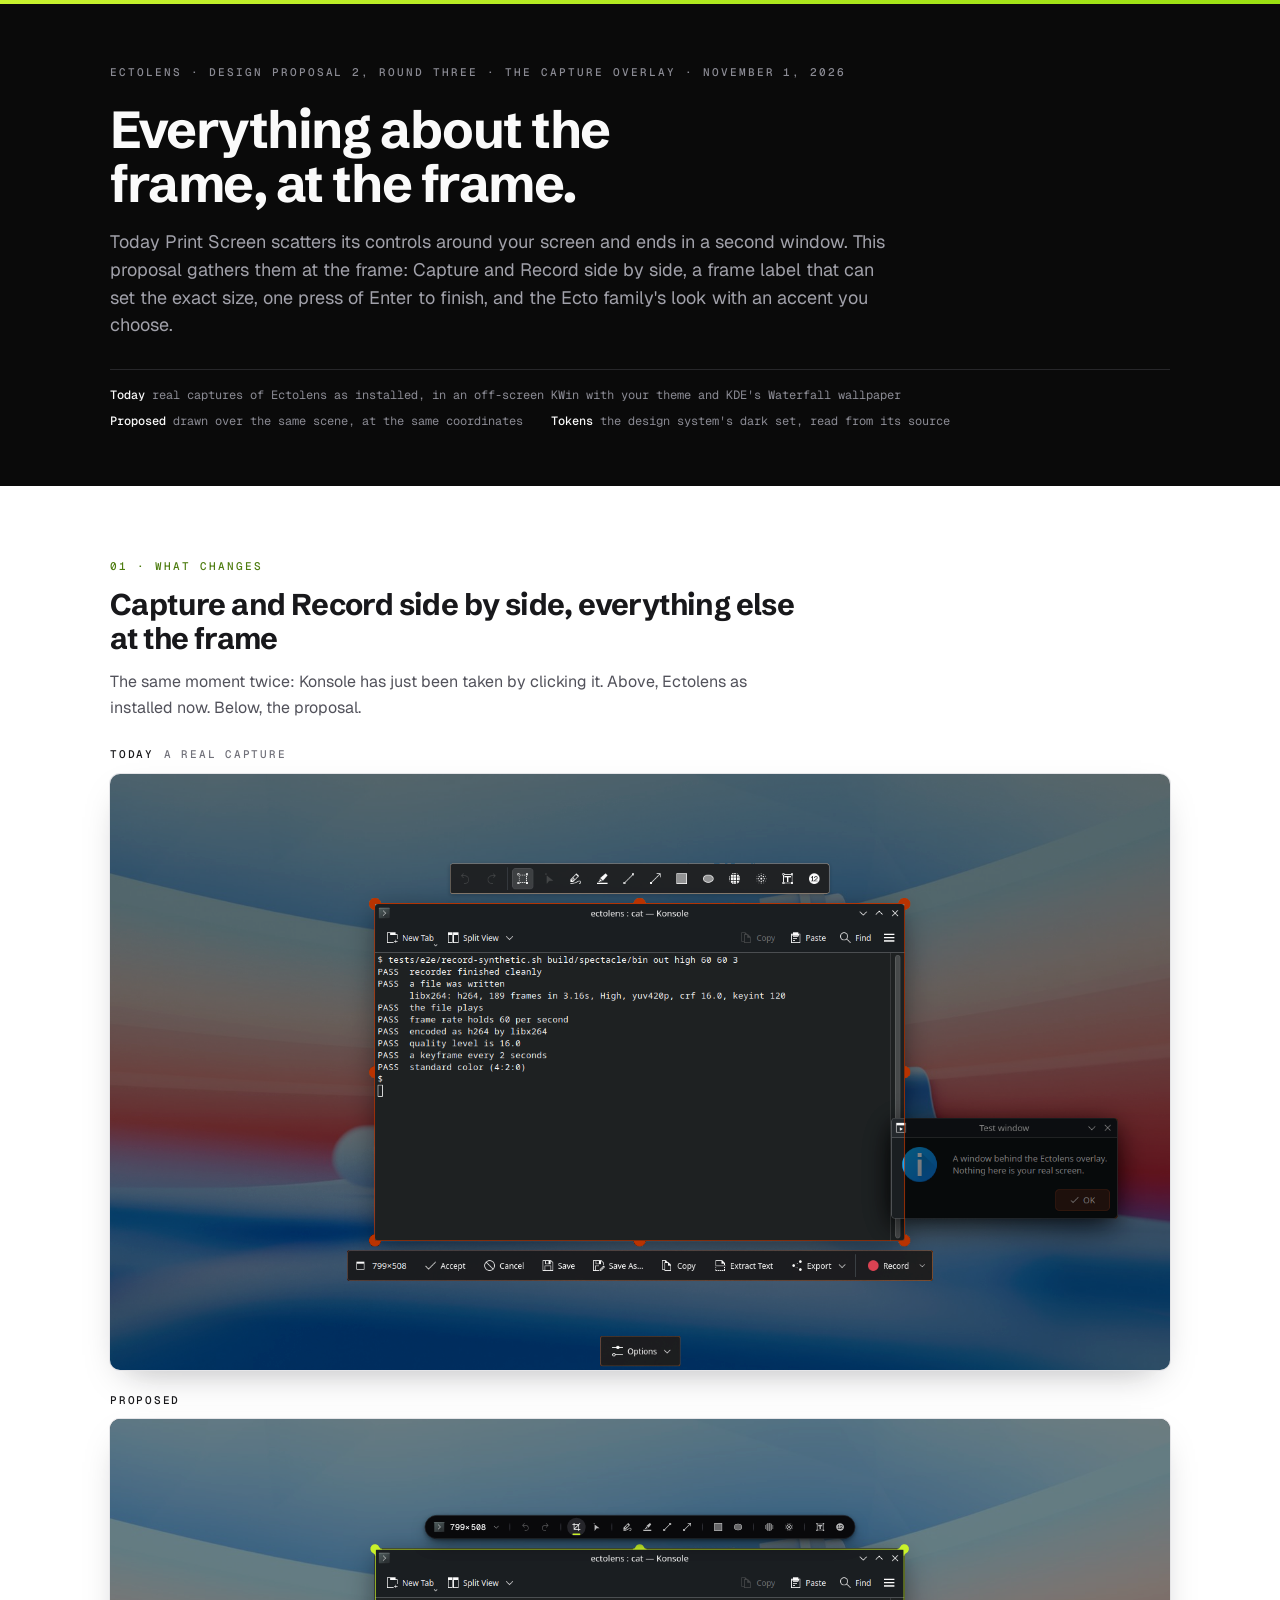
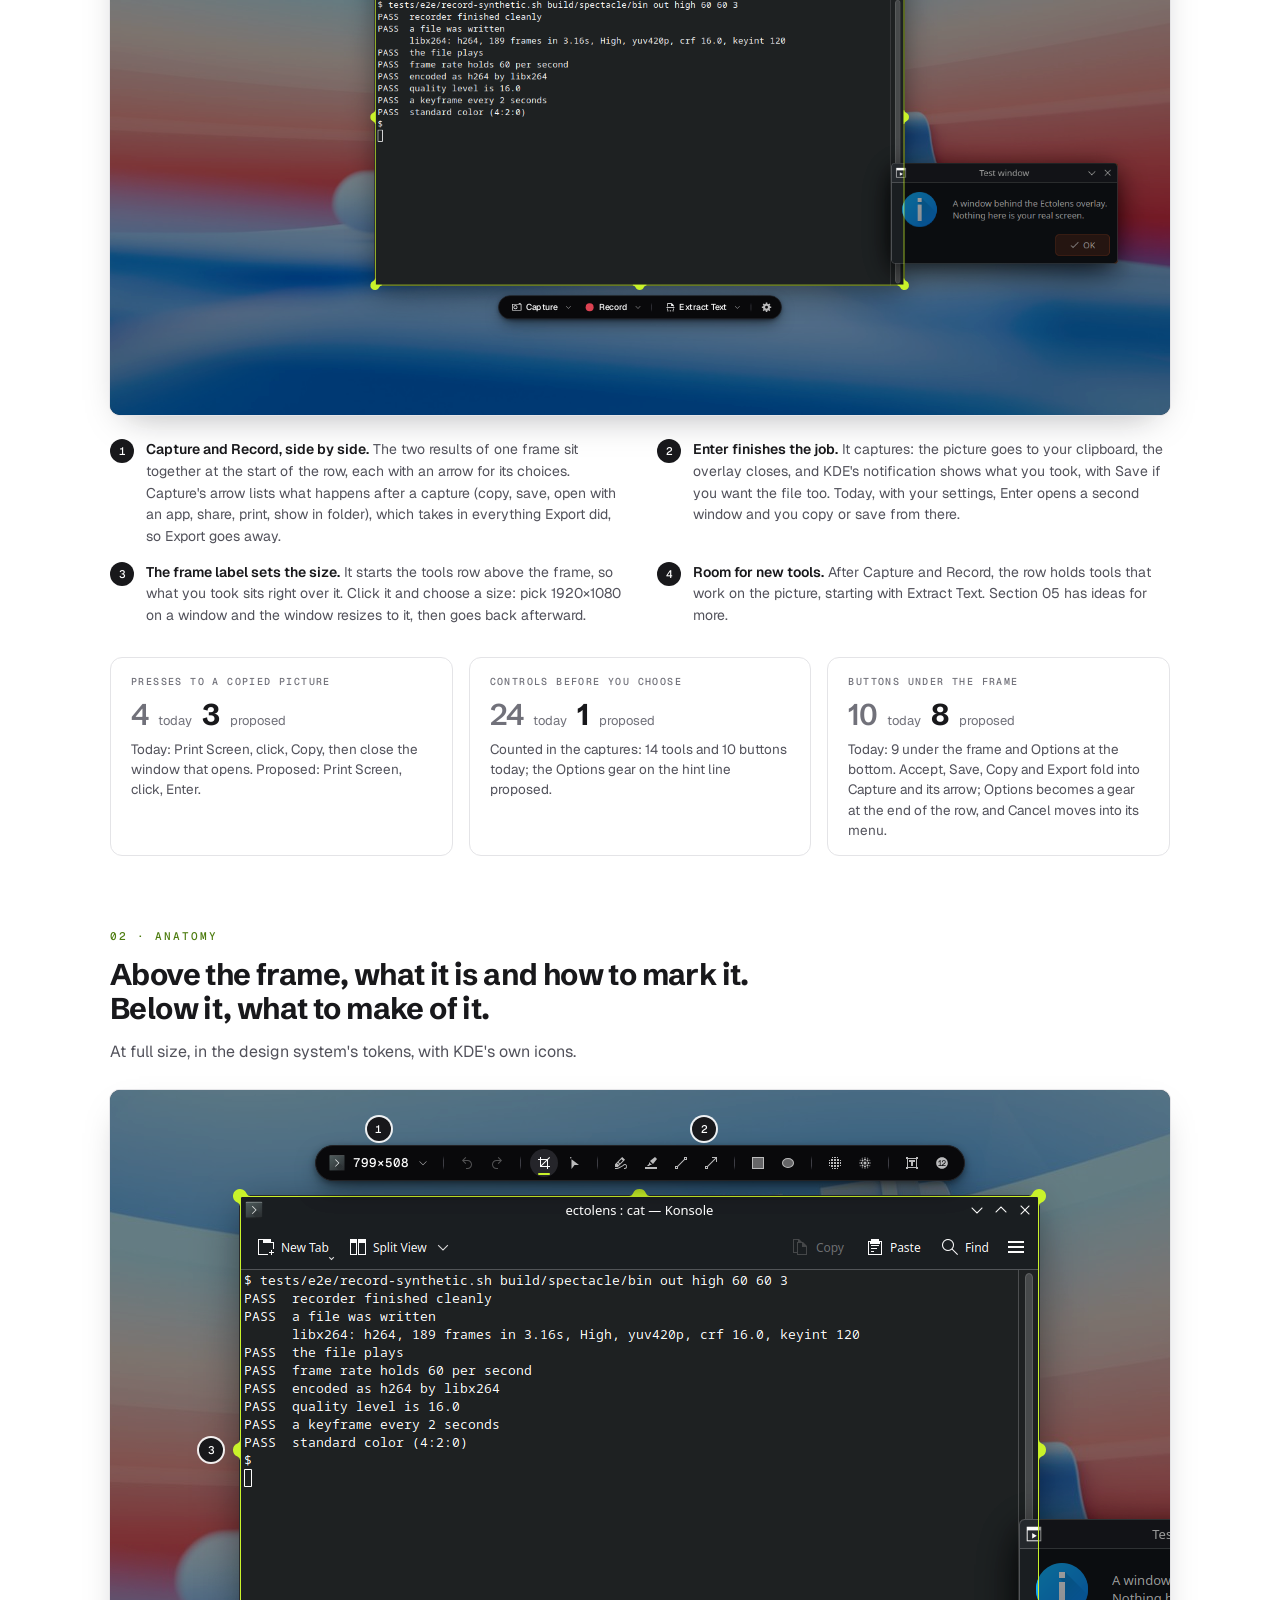
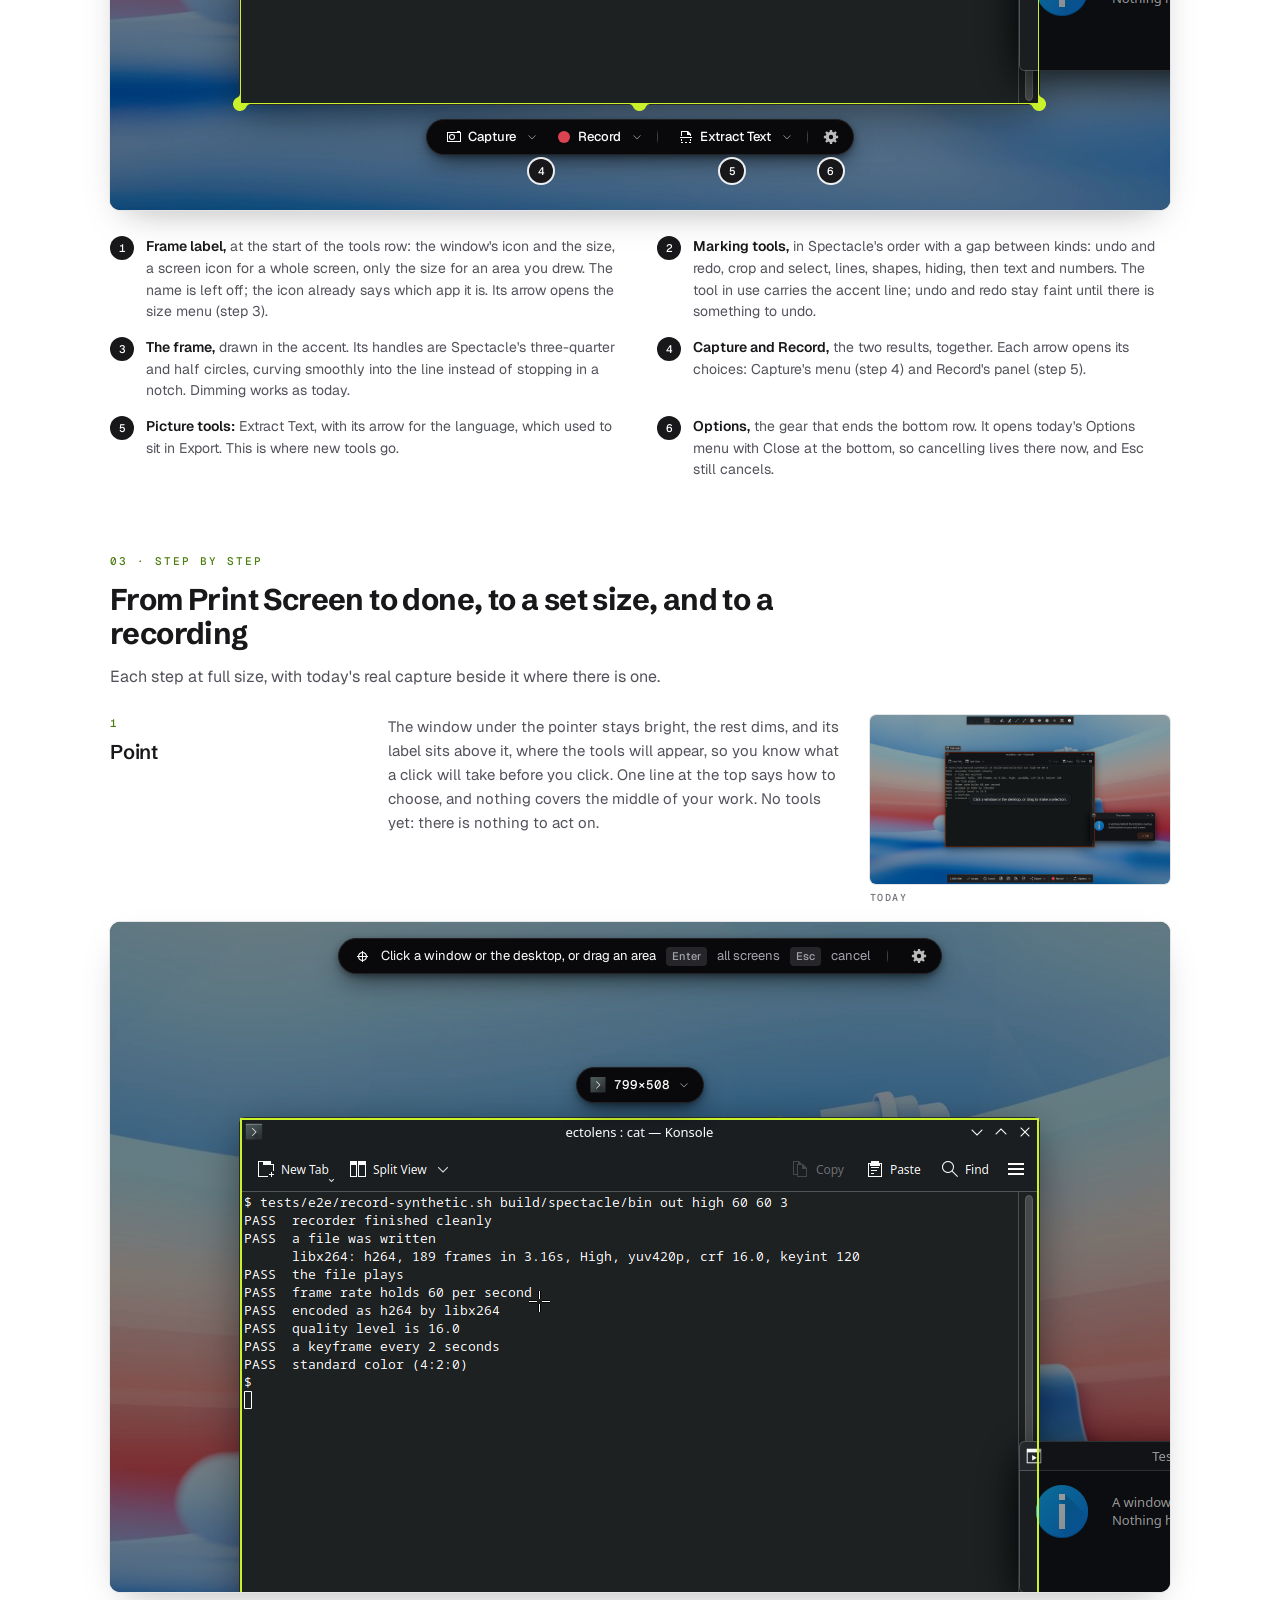
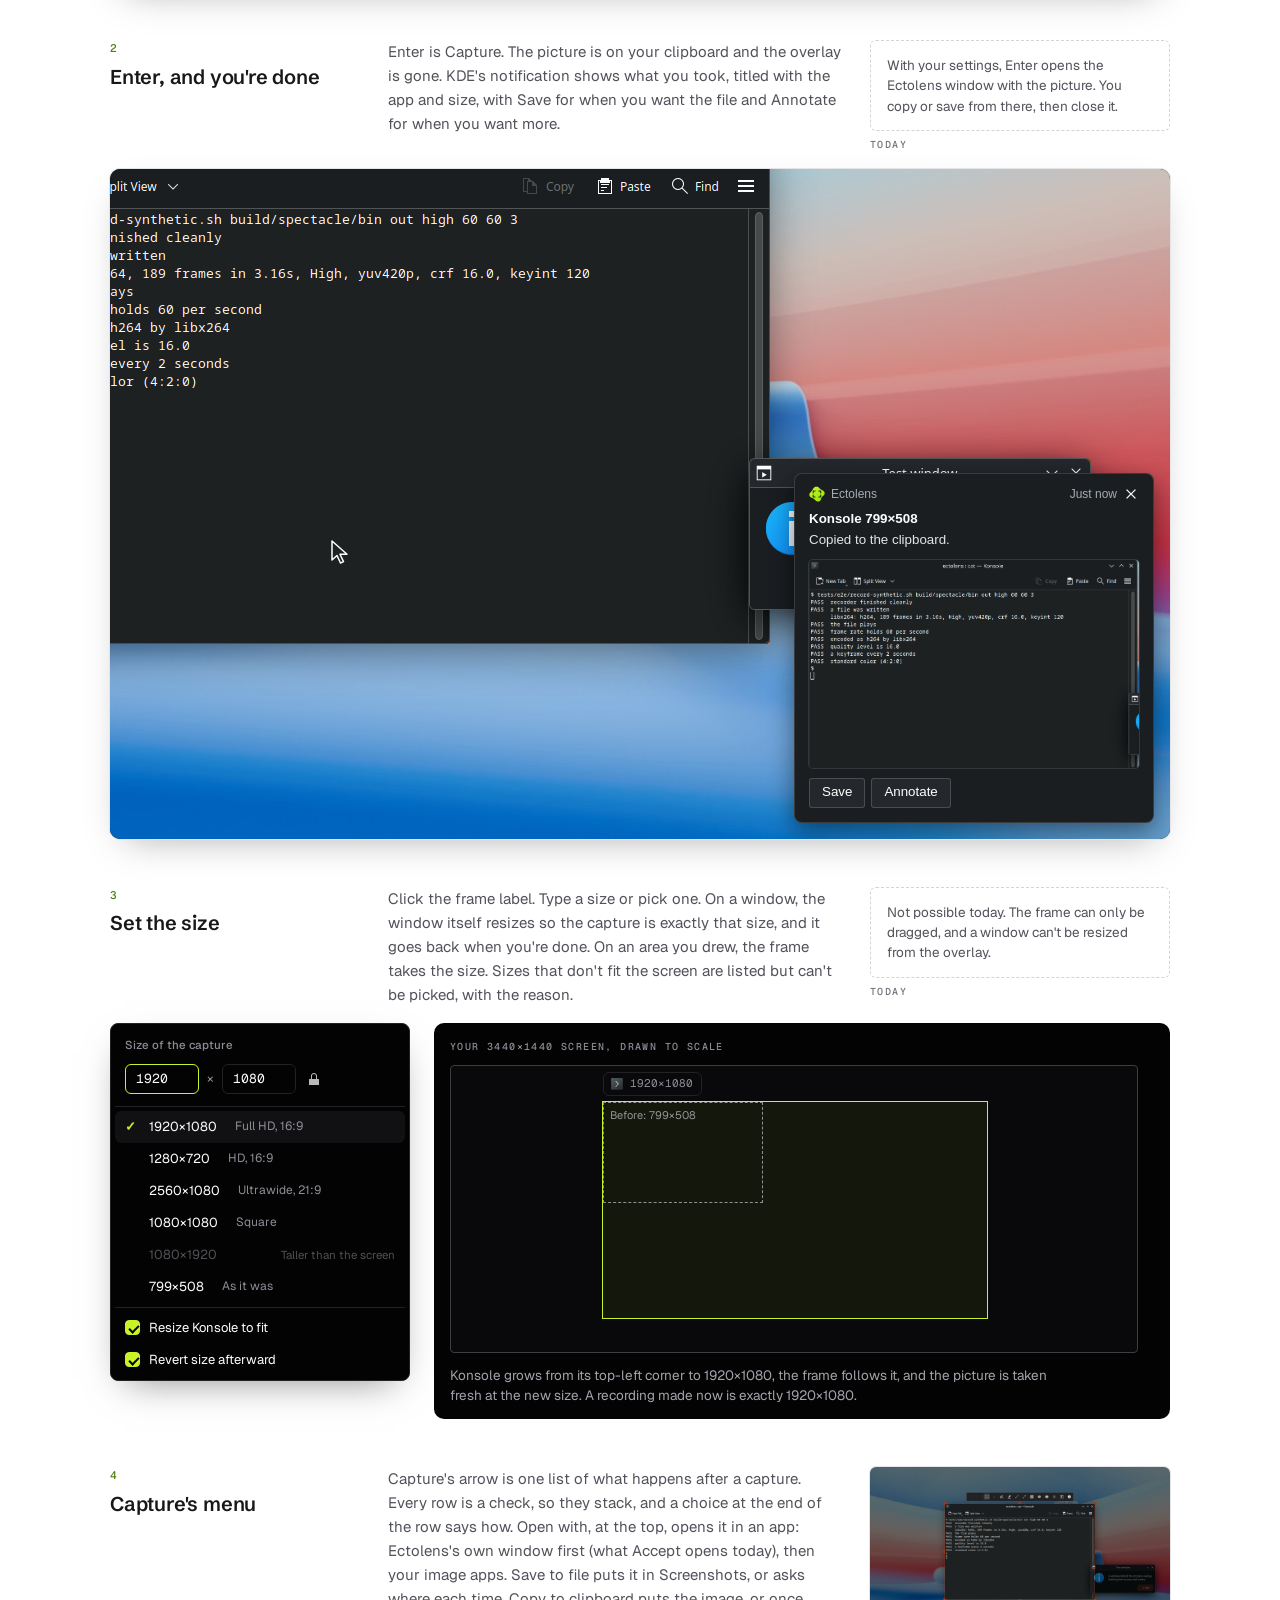
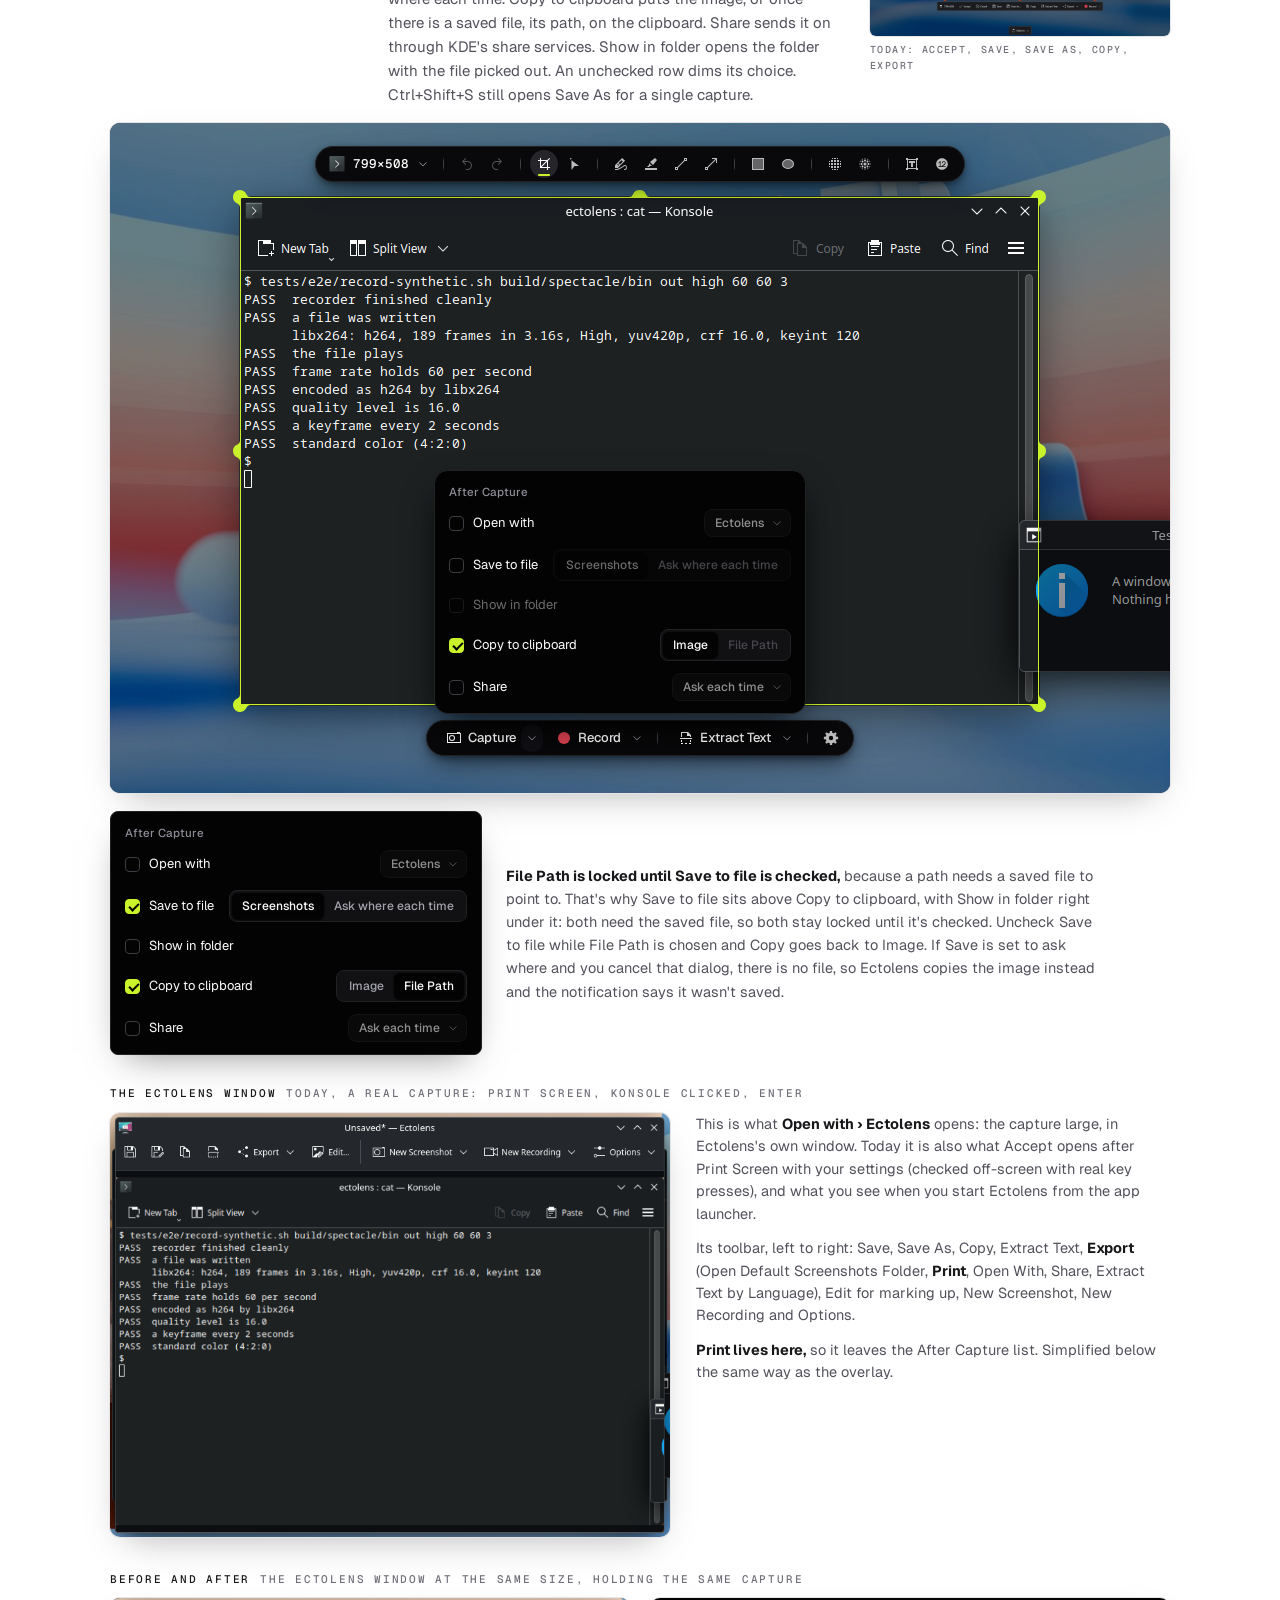
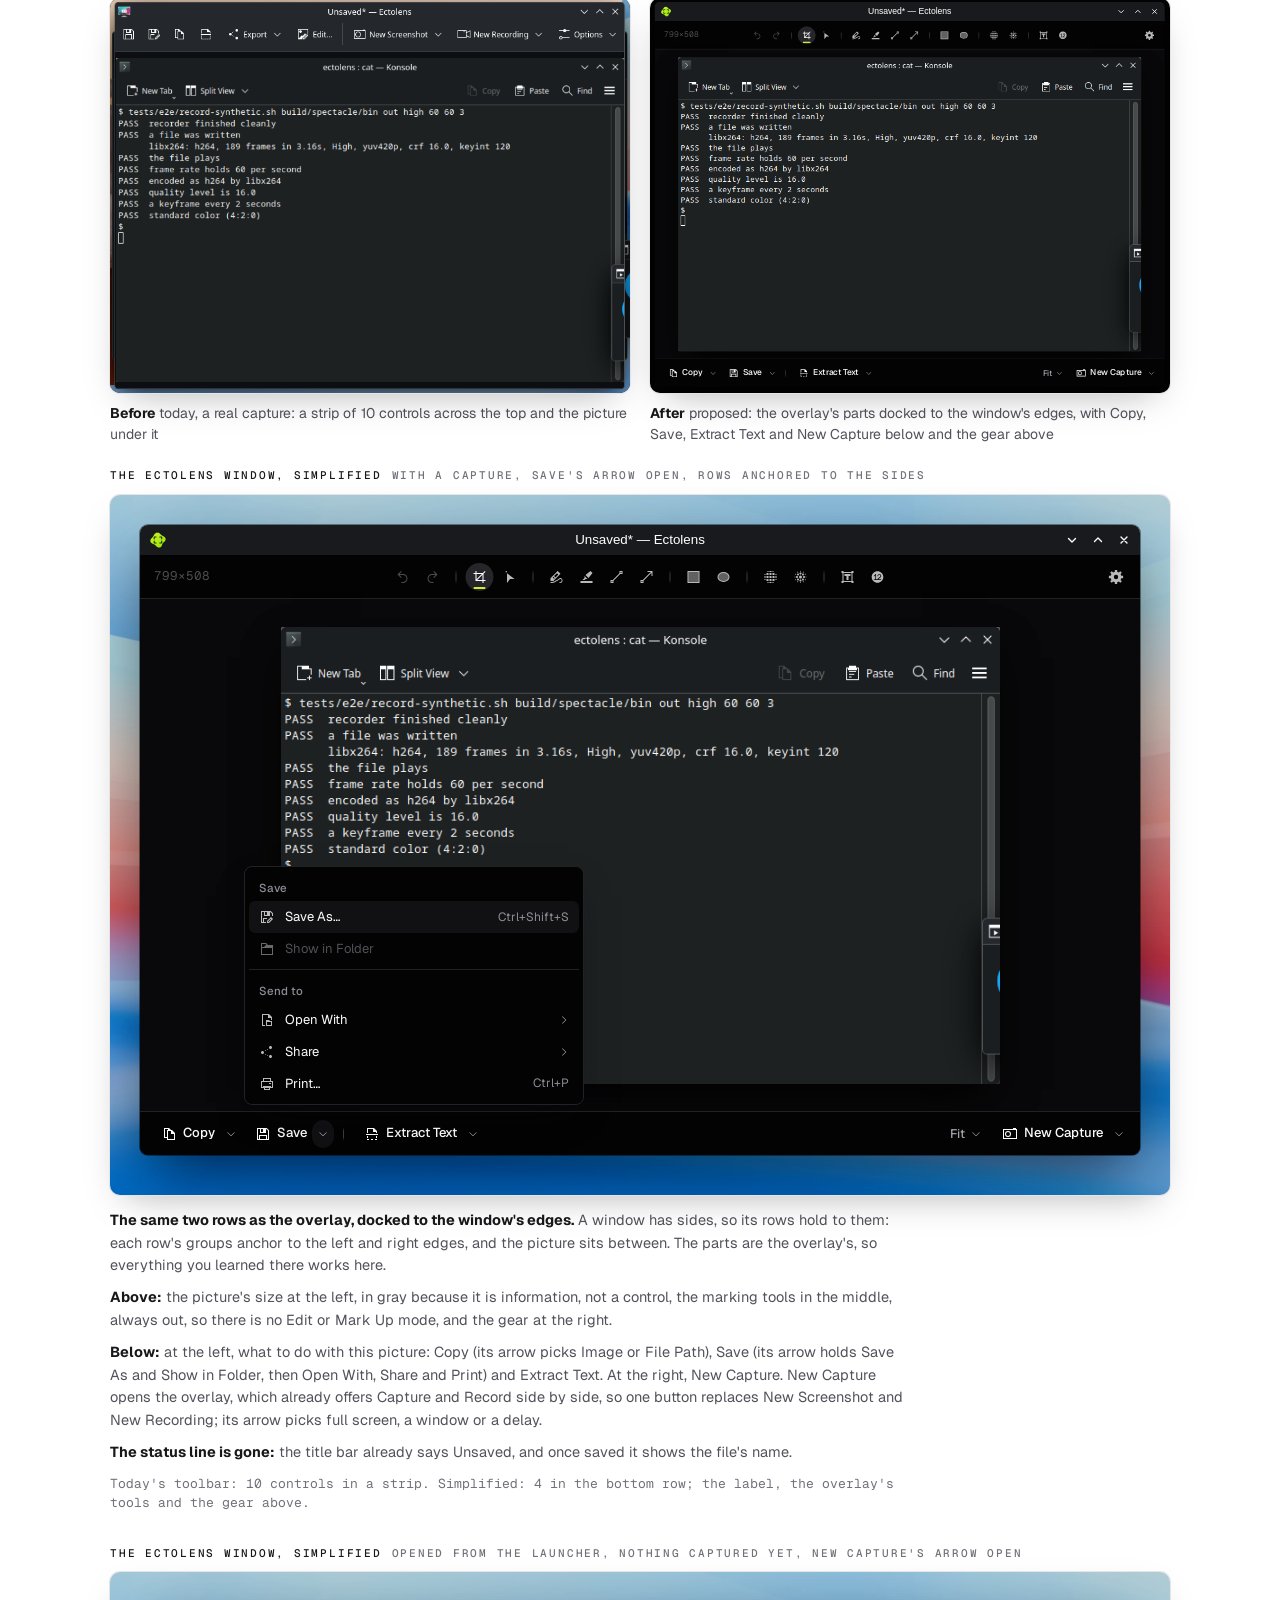
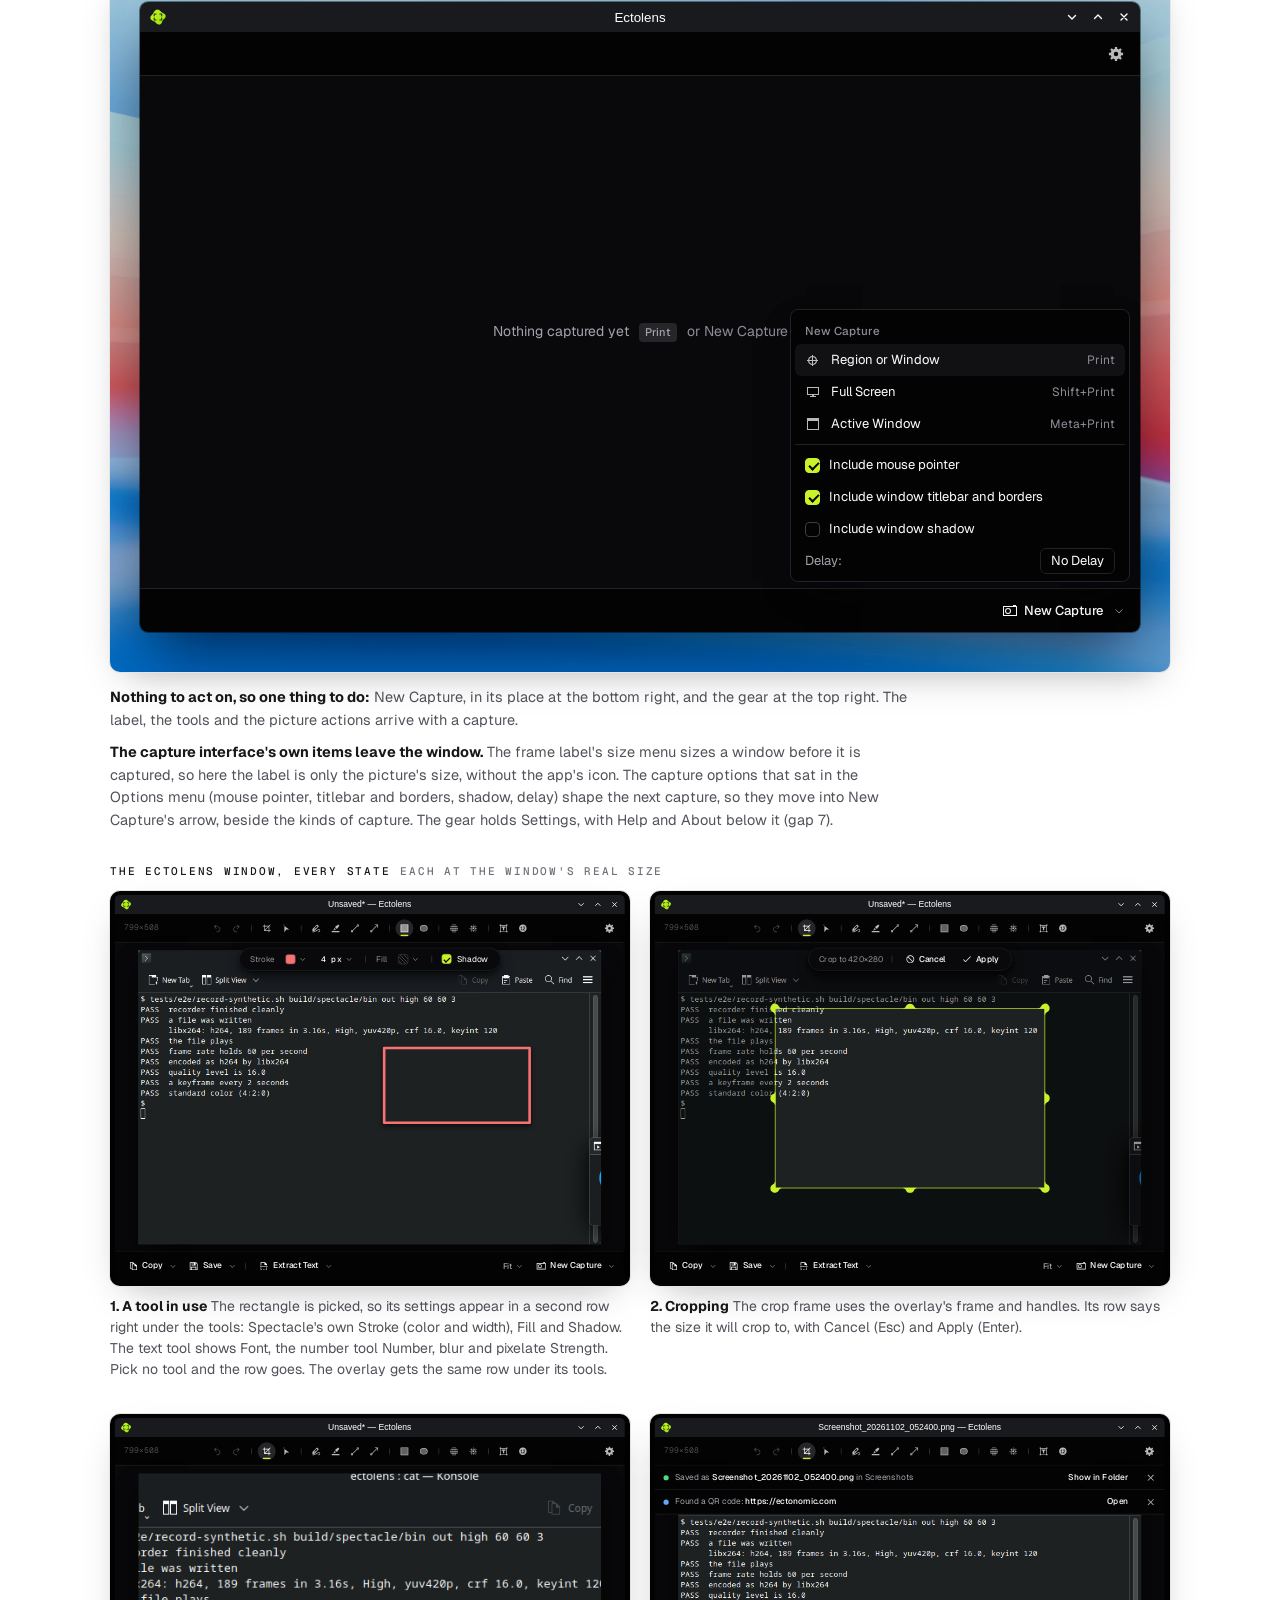
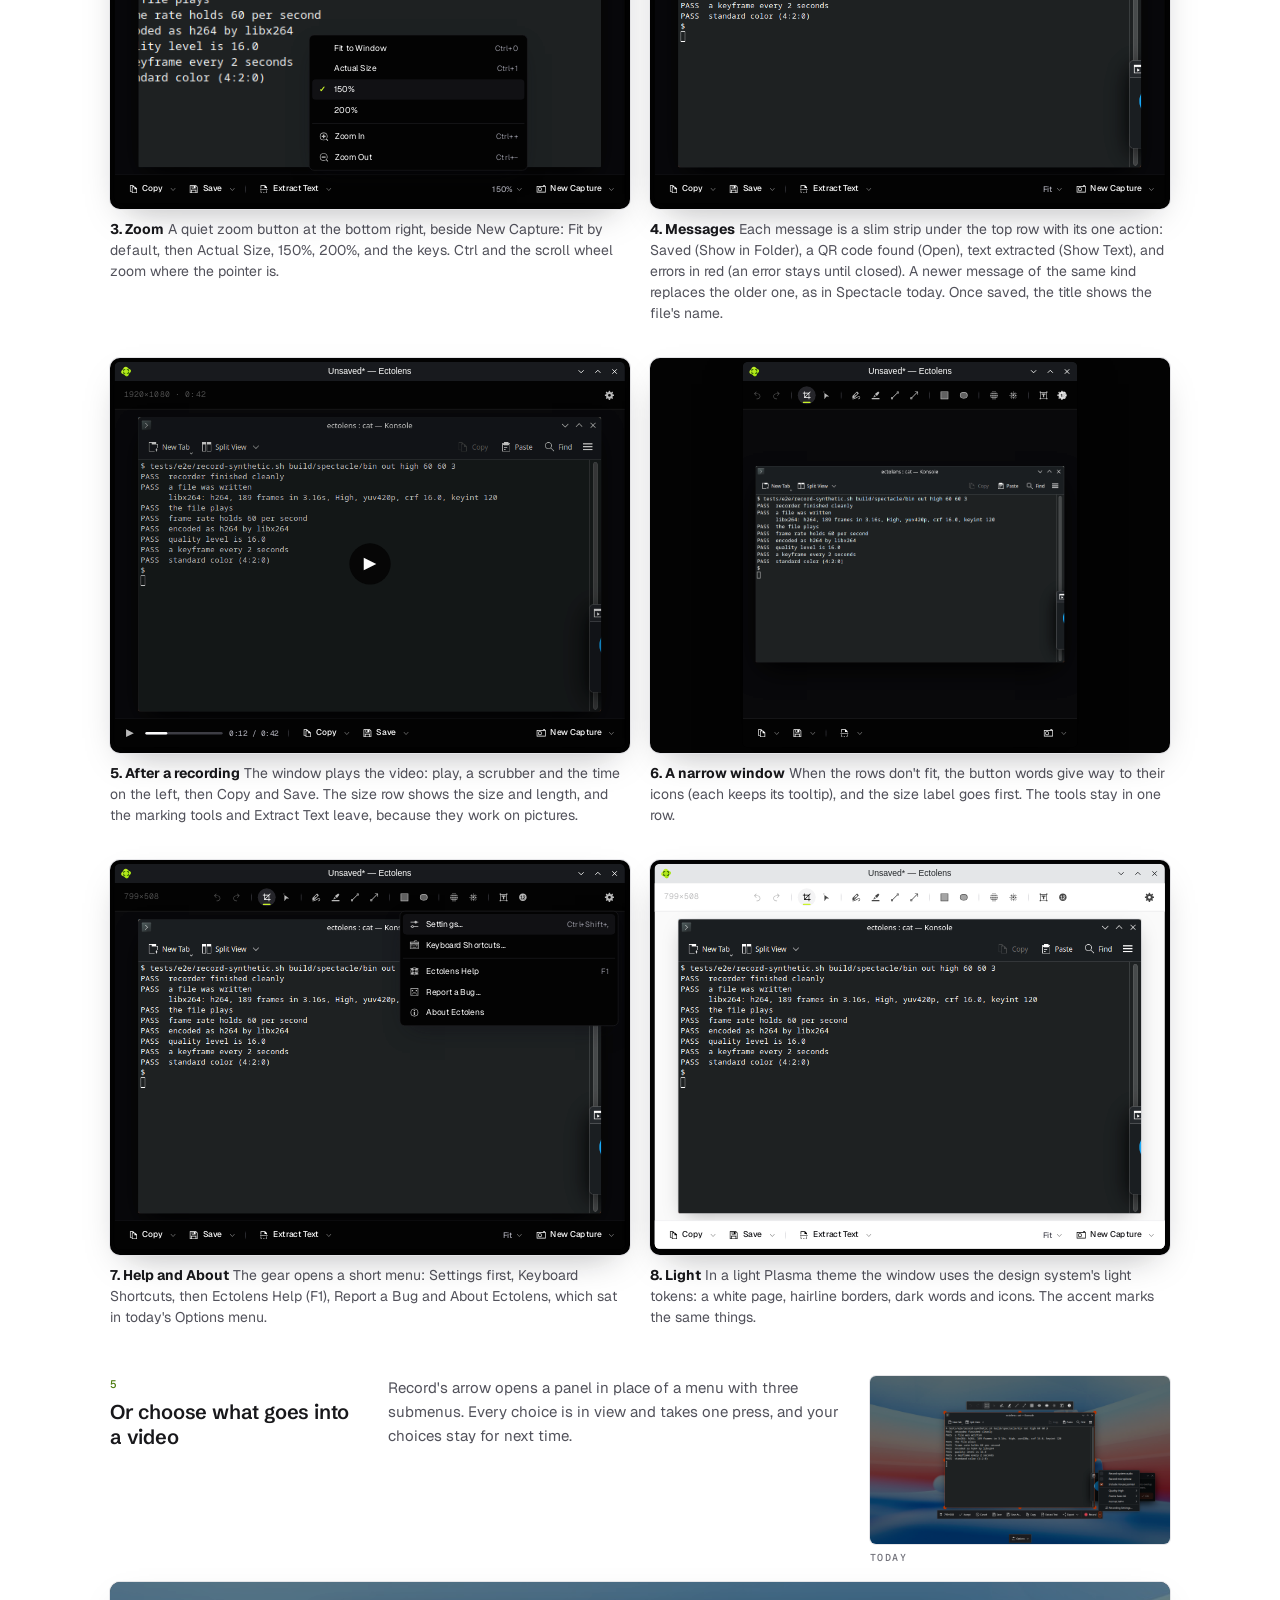
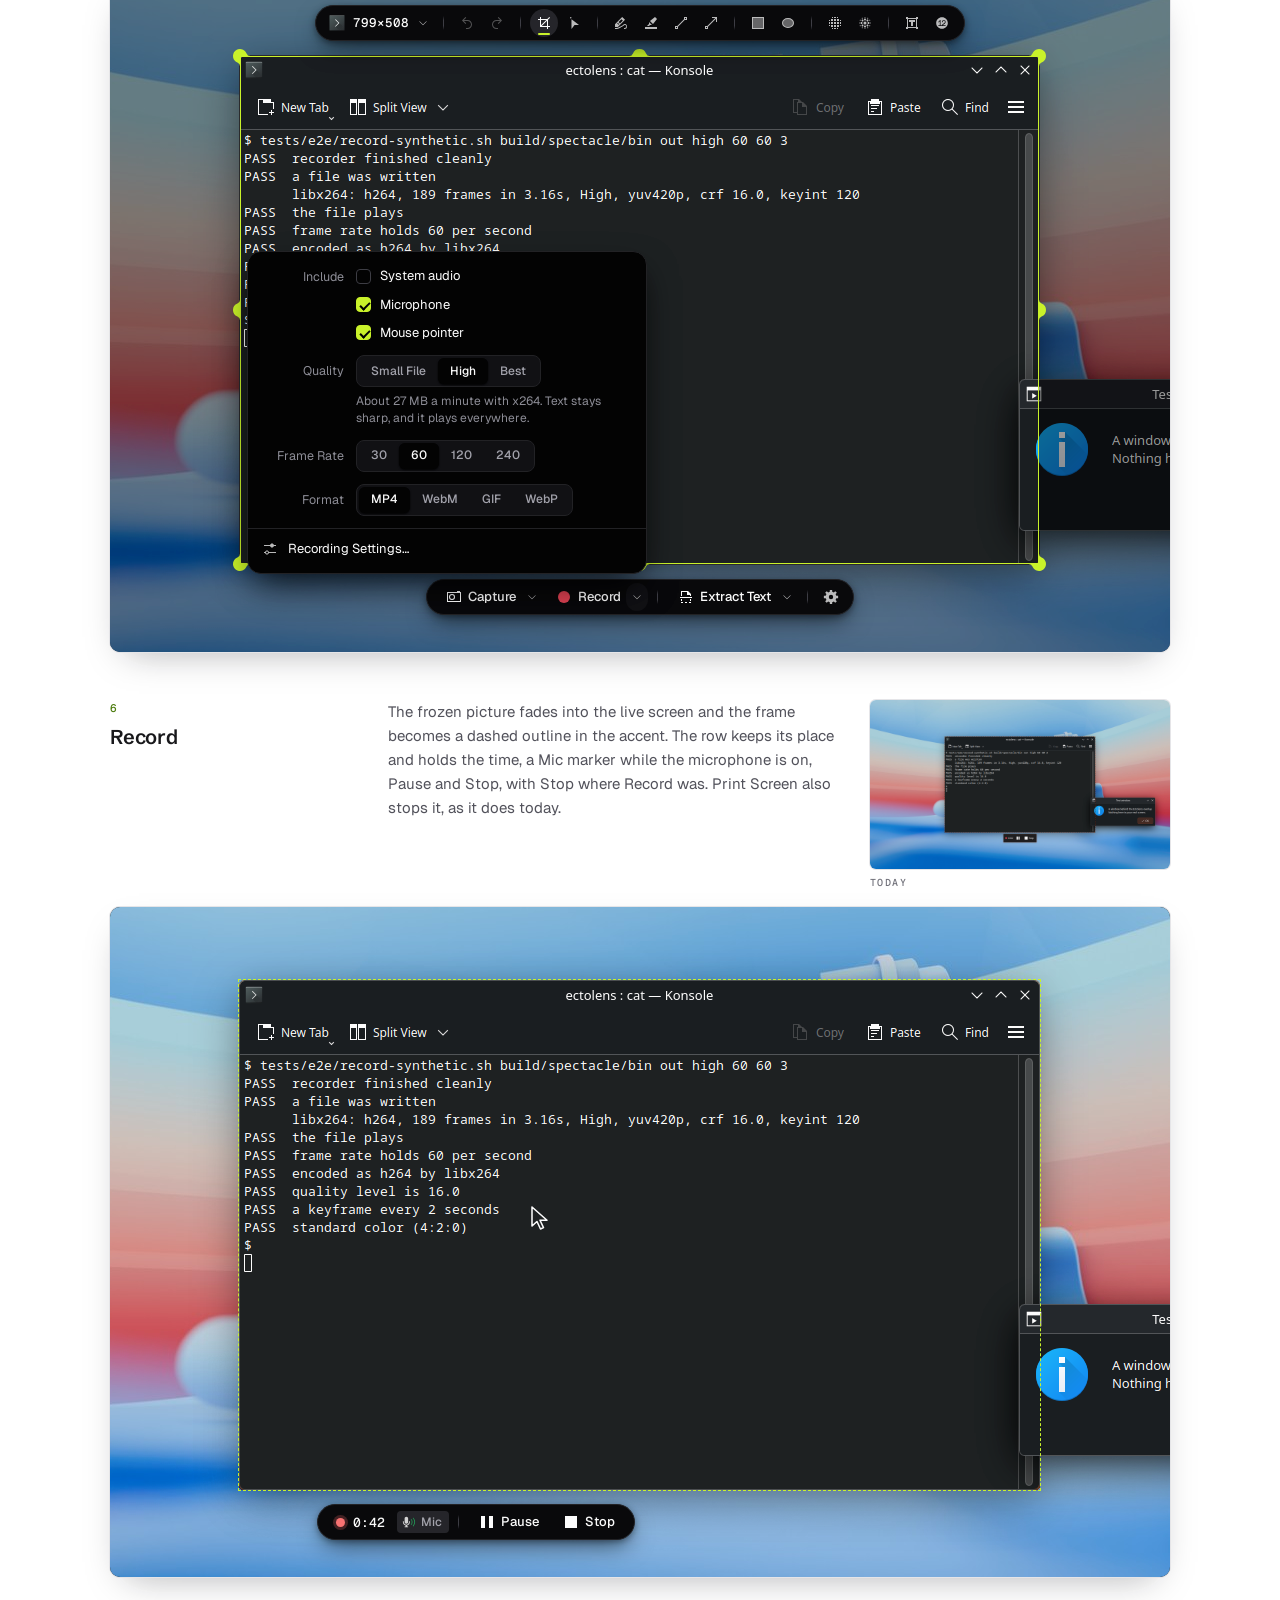
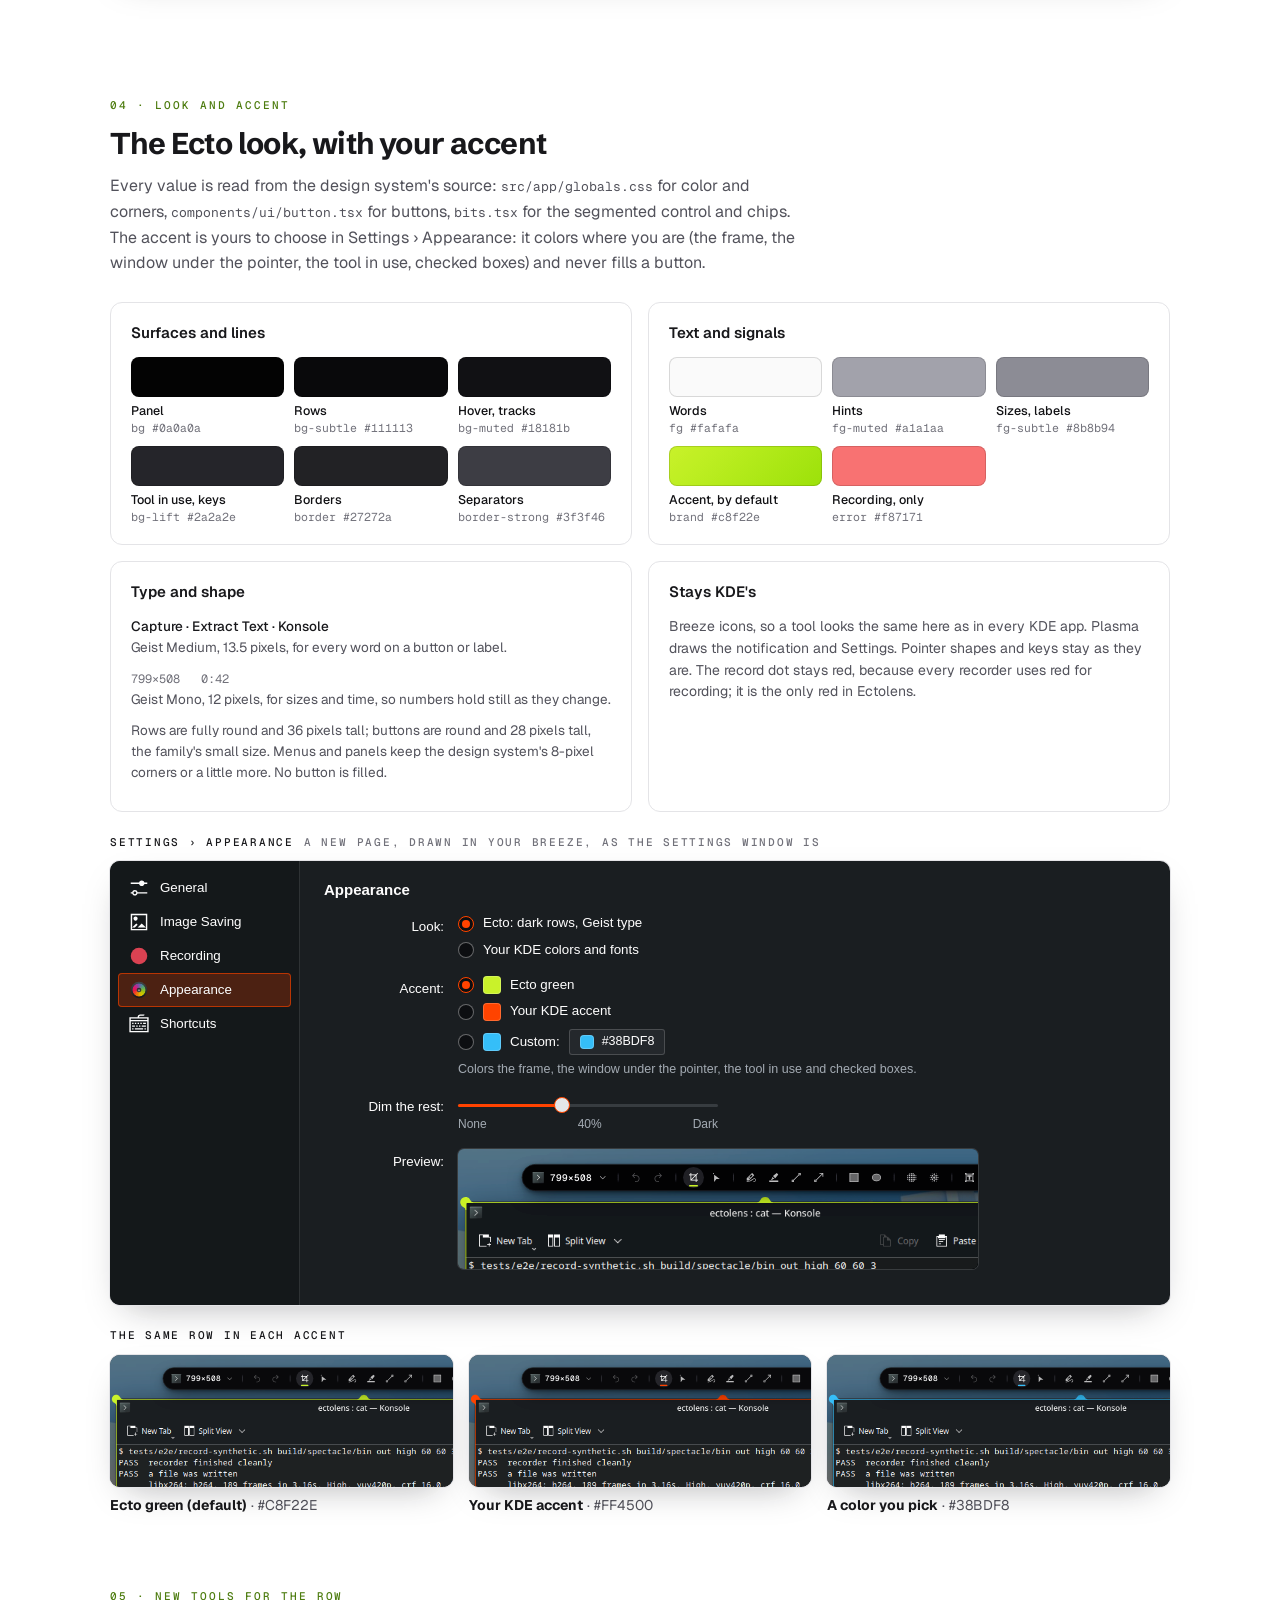
==== design/mock/ui-v2.html @ 292ea101 "Ectolens: a fork of KDE Spectacle Screenshots and screen recordings for KDE Plasma, built on Spectac" ====
<!doctype html>
<html lang="en">
<head>
<meta charset="utf-8">
<meta name="viewport" content="width=device-width, initial-scale=1">
<title>Ectolens · the capture overlay, redrawn · design proposal 2</title>
<link rel="stylesheet" href="https://fonts.googleapis.com/css2?family=Schibsted+Grotesk:wght@500;600;700&family=Geist:wght@400;500;600&family=Geist+Mono:wght@400;500&display=swap">
<style>
  /* ═══ THE DOCUMENT: the family's daylight (white page, hairlines, the design system's light tokens) ═══ */
  :root {
    --page: #ffffff; --well: #f4f4f5; --ink: #18181b; --ink-2: #52525b; --ink-3: #71717a; --hair: #e4e4e7; --hair-2: #d4d4d8;
    --accent-text: #4d7c0f; --brand: #c8f22e; --brand-end: #9be012;
    --doc-sans: "Geist", system-ui, sans-serif; --doc-display: "Schibsted Grotesk", "Geist", sans-serif; --doc-mono: "Geist Mono", ui-monospace, monospace;
  }
  * { box-sizing: border-box; }
  html { -webkit-font-smoothing: antialiased; }
  body { margin: 0; background: var(--page); color: var(--ink); font-family: var(--doc-sans); font-size: 15px; line-height: 1.6; }
  .wrap { max-width: 1140px; margin: 0 auto; padding: 0 40px; }
  .cover { background: #0a0a0a; color: #fafafa; padding: 0 0 56px; }
  .cover .rule { height: 4px; background: linear-gradient(90deg, var(--brand), var(--brand-end)); }
  .cover .wrap { padding-top: 60px; }
  .eyebrow { font: 500 11px/1.6 var(--doc-mono); letter-spacing: .18em; text-transform: uppercase; color: #8b8b94; margin: 0 0 20px; }
  .cover h1 { font-family: var(--doc-display); font-size: 52px; font-weight: 700; letter-spacing: -.028em; line-height: 1.04; margin: 0 0 18px; max-width: 18ch; }
  .cover .deck { font-size: 18px; line-height: 1.55; color: #a1a1aa; max-width: 66ch; margin: 0 0 30px; }
  .cover .meta { display: flex; flex-wrap: wrap; gap: 8px 28px; font: 400 12px/1.5 var(--doc-mono); color: #8b8b94; border-top: 1px solid #27272a; padding-top: 16px; }
  .cover .meta b { color: #fafafa; font-weight: 500; }
  section { padding: 72px 0 0; }
  section:last-of-type { padding-bottom: 96px; }
  .sec-head { max-width: 70ch; margin: 0 0 26px; }
  .kicker { font: 500 11px/1.6 var(--doc-mono); letter-spacing: .18em; text-transform: uppercase; color: var(--accent-text); display: block; margin-bottom: 12px; }
  .sec-head h2 { font-family: var(--doc-display); font-size: 30px; font-weight: 700; letter-spacing: -.02em; line-height: 1.15; margin: 0 0 12px; }
  .sec-head p { margin: 0 0 10px; color: var(--ink-2); font-size: 16px; max-width: 66ch; }
  .label { display: flex; align-items: baseline; gap: 10px; font: 500 11px/1.6 var(--doc-mono); letter-spacing: .16em; text-transform: uppercase; color: var(--ink-3); margin: 0 0 10px; }
  .label b { color: var(--ink); font-weight: 500; }
  .artifact { border-radius: 10px; overflow: hidden; box-shadow: 0 0 0 1px var(--hair), 0 14px 36px -16px rgba(16,16,24,.35); }
  .gap { height: 22px; }
  .changes { margin: 24px 0 0; padding: 0; list-style: none; display: grid; grid-template-columns: 1fr 1fr; gap: 14px 34px; }
  .changes li { display: grid; grid-template-columns: 24px 1fr; gap: 12px; font-size: 14px; color: var(--ink-2); line-height: 1.55; }
  .changes li b { color: var(--ink); font-weight: 600; }
  .changes .n, .badge { width: 24px; height: 24px; border-radius: 999px; background: var(--ink); color: #fff; font: 500 11px/24px var(--doc-mono); text-align: center; }
  .numbers { display: grid; grid-template-columns: repeat(3, 1fr); gap: 16px; margin-top: 30px; }
  .num { border: 1px solid var(--hair); border-radius: 12px; padding: 16px 20px 15px; }
  .num .k { font: 500 10px/1.6 var(--doc-mono); letter-spacing: .14em; text-transform: uppercase; color: var(--ink-3); margin-bottom: 8px; }
  .num .v { display: flex; align-items: baseline; gap: 10px; font-family: var(--doc-display); font-size: 30px; font-weight: 700; letter-spacing: -.02em; line-height: 1.1; }
  .num .v small { font: 400 13px/1.4 var(--doc-sans); letter-spacing: 0; color: var(--ink-3); }
  .num .v .was { color: var(--ink-3); font-weight: 600; }
  .num p { margin: 8px 0 0; font-size: 13.5px; color: var(--ink-2); line-height: 1.5; }
  .anat { position: relative; }
  .badge { position: absolute; z-index: 3; box-shadow: 0 0 0 2px rgba(255,255,255,.9); }
  .step { margin-bottom: 48px; }
  .step-head { display: grid; grid-template-columns: 250px 1fr 300px; gap: 28px; margin-bottom: 16px; align-items: start; }
  .step-head .n { font: 500 11px/1.6 var(--doc-mono); letter-spacing: .18em; color: var(--accent-text); display: block; margin-bottom: 6px; }
  .step-head h3 { font-family: var(--doc-display); font-size: 20px; font-weight: 600; letter-spacing: -.01em; margin: 0; line-height: 1.25; }
  .step-head p { margin: 0; font-size: 15px; color: var(--ink-2); }
  .today { margin: 0; }
  .today img { display: block; width: 300px; border-radius: 6px; box-shadow: 0 0 0 1px var(--hair); }
  .today figcaption { font: 500 10px/1.6 var(--doc-mono); letter-spacing: .14em; text-transform: uppercase; color: var(--ink-3); margin-top: 6px; }
  .today .words { width: 300px; border: 1px dashed var(--hair-2); border-radius: 6px; padding: 14px 16px; font-size: 13.5px; line-height: 1.5; color: var(--ink-2); }
  .minis { display: grid; grid-template-columns: 1fr 1fr; gap: 30px 20px; }
  .minis figure { margin: 0; }
  .minis figcaption { margin-top: 10px; font-size: 14px; color: var(--ink-2); line-height: 1.5; max-width: 58ch; }
  .minis figcaption b { color: var(--ink); font-weight: 600; }
  table.data { width: 100%; border-collapse: separate; border-spacing: 0; border: 1px solid var(--hair); border-radius: 12px; overflow: hidden; }
  table.data th, table.data td { text-align: left; padding: 10px 16px; border-bottom: 1px solid var(--hair); font-size: 14px; vertical-align: top; }
  table.data th { font: 500 10px/1.6 var(--doc-mono); letter-spacing: .14em; text-transform: uppercase; color: var(--ink-3); background: #fafafa; }
  table.data tr:last-child td { border-bottom: 0; }
  .after-table { margin: 10px 0 0; font-size: 14px; color: var(--ink-2); max-width: 80ch; }
  .cards { display: grid; grid-template-columns: 1fr 1fr; gap: 16px; }
  .card { border: 1px solid var(--hair); border-radius: 12px; padding: 18px 20px; }
  .card h4 { margin: 0 0 6px; font-size: 15px; font-weight: 600; }
  .card p { margin: 0; font-size: 14px; color: var(--ink-2); line-height: 1.55; }
  ol.plan { margin: 0; padding-left: 22px; max-width: 80ch; }
  ol.plan li { margin-bottom: 10px; color: var(--ink-2); }
  ol.plan li b { color: var(--ink); }
  code { font: 400 13px/1 var(--doc-mono); }
  .refs { margin: 0; padding: 0; list-style: none; max-width: 84ch; }
  .refs li { font-size: 14px; color: var(--ink-2); padding: 9px 0; border-bottom: 1px solid var(--hair); }
  .refs li b { color: var(--ink); }
  .refs a { color: var(--accent-text); }

  /* the tokens section */
  .tok { display: grid; grid-template-columns: 1fr 1fr; gap: 16px; }
  .tok .card h4 { margin-bottom: 12px; }
  .sw { display: grid; grid-template-columns: repeat(3, 1fr); gap: 10px; }
  .sw div { font-size: 12.5px; color: var(--ink-2); line-height: 1.35; }
  .sw i { display: block; height: 40px; border-radius: 8px; box-shadow: inset 0 0 0 1px rgba(0,0,0,.14); margin-bottom: 6px; }
  .sw b { display: block; color: var(--ink); font-weight: 500; }
  .sw code { font-size: 11.5px; color: var(--ink-3); }
  .specimen { margin-top: 16px; border-radius: 10px; padding: 18px 20px; background: #0a0a0a; display: flex; flex-wrap: wrap; align-items: center; gap: 14px 18px; }
  .specimen .cap { width: 100%; font: 500 10px/1.6 var(--doc-mono); letter-spacing: .14em; text-transform: uppercase; color: #8b8b94; }
  .typeset p { margin: 0 0 10px; color: var(--ink-2); font-size: 13.5px; }
  .typeset .s1 { font: 500 13.5px/1.4 "Geist", sans-serif; color: var(--ink); }
  .typeset .s2 { font: 400 12px/1.4 "Geist Mono", monospace; color: var(--ink-3); }

  /* frames: the whole 1600x900 screen scaled down, a 1:1 crop, or a small thumbnail */
  .overview { width: 1060px; height: 596px; position: relative; }
  .overview > .screen, .overview > img { position: absolute; left: 0; top: 0; transform-origin: 0 0; transform: scale(.6625); }
  .overview > img { width: 1600px; height: 900px; }
  .detail { width: 1060px; height: 670px; position: relative; }
  .detail > .screen { position: absolute; }
  .detail.tall { height: 720px; }
  .mini { width: 520px; height: 292.5px; position: relative; border-radius: 8px; }
  .mini > .screen { position: absolute; left: 0; top: 0; transform-origin: 0 0; transform: scale(.325); }

  /* ═══ THE APP: Ectolens in the design system's dark tokens (src/app/globals.css, components/ui/button.tsx, bits.tsx) ═══ */
  .app { --bg: #0a0a0a; --bg-subtle: #111113; --bg-muted: #18181b; --bg-lift: #2a2a2e; --border: #27272a; --border-strong: #3f3f46;
         --fg: #fafafa; --fg-muted: #a1a1aa; --fg-subtle: #8b8b94; --brand: #c8f22e; --brand-end: #9be012; --error: #f87171;
         font: 400 13px/1.55 "Geist", sans-serif; color: var(--fg); }
  .screen { position: relative; width: 1600px; height: 900px; overflow: hidden; background: #000 url(img/v2/today-scene.png) 0 0 / 1600px 900px no-repeat; }
  .i { width: 16px; height: 16px; display: block; flex: none; }
  .i22 { width: 18px; height: 18px; display: block; flex: none; }
  /* the brand marks where you are: the window under the pointer, the frame, the current tool */
  .spot { position: absolute; box-shadow: 0 0 0 4000px rgba(0,0,0,.4); outline: 2px solid var(--brand); outline-offset: -2px; }
  .frame { position: absolute; box-shadow: 0 0 0 4000px rgba(0,0,0,.4); outline: 1px solid var(--brand); outline-offset: -1px; }
  /* handles: one smooth shape per corner and edge, curving into the frame line */
  .handles { position: absolute; left: -20px; top: -20px; overflow: visible; fill: var(--brand); pointer-events: none; }
  .dashed { position: absolute; }
  .dashed::after { content: ""; position: absolute; inset: -1px; border: 1px dashed var(--brand); }

  /* a row: the family's menu surface (border, 8 px corners), lifted one step for a floating bar */
  .ftb { position: absolute; display: inline-flex; align-items: center; gap: 2px; padding: 3px 8px; height: 36px;
         background: var(--bg-subtle); border: 1px solid var(--border); border-radius: 999px;
         box-shadow: 0 10px 24px -6px rgba(0,0,0,.6), 0 2px 6px rgba(0,0,0,.35); white-space: nowrap; }
  /* the family's button: medium weight, 6 px corners, 32 tall; ghost by default, the one main button is raised on the lift surface, marked by its key */
  .tbtn { height: 28px; min-width: 28px; display: inline-flex; align-items: center; justify-content: center; gap: 6px; padding: 0 11px; border-radius: 999px; font-weight: 500; font-size: 13px; color: var(--fg); }
  .tbtn.io { padding: 0; width: 28px; position: relative; }
  .tbtn.io img { opacity: .72; }
  .tbtn.io.off img { opacity: .28; }
  .tbtn.io.on { background: var(--bg-lift); }
  .tbtn.io.on img { opacity: 1; }
  .tbtn.io.on::after { content: ""; position: absolute; left: 8px; right: 8px; bottom: 2px; height: 2px; border-radius: 2px; background: var(--brand); }
  .tbtn.primary { background: var(--bg-lift); box-shadow: inset 0 0 0 1px var(--border-strong); color: var(--fg); padding: 0 8px 0 12px; }
  .tbtn.primary .key { font-size: 10.5px; font-weight: 500; line-height: 17px; padding: 0 5px; border-radius: 4px; background: var(--bg); color: var(--fg-muted); }
  .tbtn .dd { width: 10px; height: 10px; opacity: .7; }
  .tsep { width: 1px; height: 14px; margin: 0 7px; flex: none; background: linear-gradient(to bottom, transparent, var(--border-strong) 30%, var(--border-strong) 70%, transparent); } /* a faded hairline between groups */
  .split { display: inline-flex; }
  .split .arrow { width: 22px; min-width: 22px; padding: 0; margin-left: -6px; }
  .split .arrow img { width: 10px; height: 10px; opacity: .7; }
  .split .arrow.down { background: var(--bg-muted); }
  .who { display: inline-flex; align-items: center; gap: 7px; padding: 0 8px 0 6px; height: 28px; border-radius: 999px; }
  .who .name { font-weight: 600; font-size: 13px; letter-spacing: -.01em; }
  .who .dim { font: 500 12.5px/1 "Geist Mono", monospace; color: var(--fg); } .who.info .dim { color: var(--fg); opacity: .28; font-weight: 400; }  /* the same gray as the faded undo and redo beside it */ /* the window's size: information, not a control */ /* the size is the label's only words now */
  .hint { gap: 10px; padding: 3px 8px 3px 16px; color: var(--fg-muted); }
  .kbd { display: inline-flex; align-items: center; height: 19px; padding: 0 6px; border-radius: 4px; background: var(--bg-lift); color: var(--fg-muted); font-size: 11px; font-weight: 500; }
  .hint .say { color: var(--fg); }
  .timer { height: 28px; display: inline-flex; align-items: center; gap: 8px; padding: 0 10px 0 10px; font: 500 13px/1 "Geist Mono", monospace; }
  .timer .dot { width: 9px; height: 9px; border-radius: 999px; background: var(--error); box-shadow: 0 0 0 3px rgba(248,113,113,.22); }
  .chipk { display: inline-flex; align-items: center; gap: 5px; height: 22px; padding: 0 7px 0 5px; border-radius: 4px; background: var(--bg-lift); color: var(--fg-muted); font-size: 12px; font-weight: 500; }
  .chipk img { width: 14px; height: 14px; opacity: .8; }
  .cursor { position: absolute; pointer-events: none; }

  /* the Record panel: the family's menu (bg, border, 8 px corners), with its segmented control and checkboxes */
  .pop { position: absolute; width: 400px; background: var(--bg); border: 1px solid var(--border); border-radius: 14px; box-shadow: 0 16px 36px -8px rgba(0,0,0,.7); padding: 14px 14px 4px; }
  .pop .row { display: grid; grid-template-columns: 82px 1fr; gap: 12px; align-items: center; margin-bottom: 12px; }
  .pop .row.top { align-items: start; }
  .pop .row > .k { color: var(--fg-subtle); font-size: 12.5px; text-align: right; }
  .pop .row.top > .k { padding-top: 1px; }
  .pop .note { grid-column: 2; color: var(--fg-subtle); font-size: 12px; margin-top: -6px; line-height: 1.45; }
  .checks { display: grid; gap: 8px; }
  .chk { display: inline-flex; align-items: center; gap: 9px; }
  .chk .box { width: 15px; height: 15px; border-radius: 4px; border: 1px solid var(--border-strong); background: var(--bg); flex: none; position: relative; }
  .chk.on .box { background: var(--brand); border-color: var(--brand); }
  .chk.on .box::after { content: ""; position: absolute; left: 4.5px; top: 1.5px; width: 4px; height: 8px; border: solid #0a0a0a; border-width: 0 2px 2px 0; transform: rotate(45deg); }
  .seg { display: inline-flex; justify-self: start; padding: 2px; border: 1px solid var(--border); border-radius: 8px; background: var(--bg-muted); }
  .seg span { white-space: nowrap; height: 26px; display: inline-flex; align-items: center; padding: 0 12px; border-radius: 6px; font-size: 12px; font-weight: 500; color: var(--fg-muted); }
  .seg span.on { background: var(--bg); color: var(--fg); box-shadow: 0 1px 2px rgba(0,0,0,.6); }
  .pop .foot { border-top: 1px solid var(--border); margin: 2px -14px 0; padding: 4px; }
  .pop .foot span { display: flex; align-items: center; gap: 10px; height: 32px; padding: 0 10px; border-radius: 6px; }
  .pop .foot img { opacity: .72; }

  .menu-art .mrow { display: flex; align-items: center; gap: 10px; padding: 4px 10px 8px; }
  .menu-art .mrow .mk { color: var(--fg-muted); font-size: 13px; }
  .menu-art .mrow .seg { margin-left: auto; } .pickx { margin-left: auto; display: inline-flex; align-items: center; gap: 8px; height: 28px; padding: 0 8px 0 10px; border: 1px solid var(--border); border-radius: 8px; background: var(--bg-muted); font-size: 12px; font-weight: 500; } .pickx.dim { opacity: .55; } .pickx { white-space: nowrap; } .pickx .dd { width: 10px; height: 10px; opacity: .7; } .menu-art .mrow { min-height: 36px; } .seg.dim { opacity: .4; } .seg span.locked { opacity: .35; } .menu-art .mrow.locked { opacity: .4; } .menu-art .mrow .chk { flex: none; } .menu-art .mrow.held .chk .box { opacity: .75; } .menu-art .mnote { padding: 0 10px 8px; font-size: 11.5px; color: var(--fg-subtle); line-height: 1.4; } .menu-art .mrow .mk { min-width: 58px; } .menu-art .mrow .seg span { padding: 0 10px; }
  .menu-art .mi.held .chk .box { opacity: .8; }
  .afterrow { display: grid; grid-template-columns: 372px 1fr; gap: 24px; align-items: center; margin-top: 18px; }
  .afterrow .menu-art { width: 372px; }
  .afterrow p { margin: 0; color: var(--ink-2); font-size: 14.5px; max-width: 60ch; }
  .afterrow p b { color: var(--ink); }
  .mainwin { margin-top: 30px; }
  .mw-row { display: grid; grid-template-columns: 560px 1fr; gap: 26px; align-items: start; }
  .mw-shot img { display: block; width: 560px; }
  .mw-notes p { margin: 0 0 12px; font-size: 14.5px; color: var(--ink-2); line-height: 1.55; }
  .mw-notes b { color: var(--ink); }
  .mw-proposed { margin-top: 34px; }
  .mw-stage { position: relative; width: 1060px; height: 700px; background: url(img/wallpaper-1600.jpg) center / cover; }
  .mw { position: absolute; left: 30px; top: 30px; width: 1000px; border-radius: 8px; overflow: hidden; box-shadow: 0 24px 60px -10px rgba(0,0,0,.6), 0 0 0 1px rgba(0,0,0,.4); }
  .mw-title { height: 30px; display: flex; align-items: center; gap: 8px; padding: 0 10px; background: #1e2023; color: #fcfcfc; font: 400 13.333px/1 "Noto Sans", sans-serif; position: relative; }
  .mw-title .t { position: absolute; left: 0; right: 0; text-align: center; pointer-events: none; }
  .mw-title .ctl { margin-left: auto; display: inline-flex; gap: 14px; }
  .mw-canvas { position: relative; height: 600px; background: var(--bg-subtle); display: flex; align-items: center; justify-content: center; }
  .mw-dock { position: absolute; left: 0; right: 0; height: 44px; display: flex; align-items: center; justify-content: space-between; gap: 12px; padding: 0 10px; background: var(--bg); white-space: nowrap; }
  .mw-dock.top { top: 0; border-bottom: 1px solid var(--border); } .mw-dock.bottom { bottom: 0; border-top: 1px solid var(--border); }
  .mw-dock .grp { display: inline-flex; align-items: center; gap: 2px; } .mw-dock .grp.mid { position: absolute; left: 50%; transform: translateX(-50%); }
  .mw-empty { display: flex; align-items: center; gap: 10px; color: var(--fg-subtle); font-size: 14px; } .mw-empty span:first-child { color: var(--fg-muted); }
  .mw-why .tally { font: 400 13px/1.5 var(--doc-mono); color: var(--ink-3); }
  .mw-img { width: 719px; height: 457px; background: url(img/v2/today-scene.png) -360px -176.4px / 1440px 810px no-repeat; box-shadow: 0 18px 44px -12px rgba(0,0,0,.7); border-radius: 2px; }
  .mw-why { margin-top: 14px; max-width: 80ch; }
  .ba { display: grid; grid-template-columns: 1fr 1fr; gap: 20px; }
  .ba figure { margin: 0; } .ba figcaption { margin-top: 10px; font-size: 14px; color: var(--ink-2); line-height: 1.5; } .ba figcaption b { color: var(--ink); }
  .ba.gaps { gap: 34px 20px; }
  .mw-opts { position: absolute; top: 52px; left: 50%; transform: translateX(-50%); z-index: 1; } .mw-opts .ftb { position: static; }
  .optk { color: var(--fg-subtle); font-size: 12.5px; padding: 0 4px 0 8px; } .tbtn.mono { font: 500 12.5px/1 "Geist Mono", monospace; }
  .swatch { width: 16px; height: 16px; border-radius: 4px; border: 1px solid var(--border-strong); background: repeating-linear-gradient(45deg, transparent 0 3px, var(--border-strong) 3px 4px); }
  .mw-opts .chk { padding: 0 10px 0 6px; font-size: 13px; }
  .mw-msg { position: absolute; left: 0; right: 0; height: 38px; display: flex; align-items: center; gap: 10px; padding: 0 8px 0 14px; background: var(--bg); border-bottom: 1px solid var(--border); z-index: 1; font-size: 13px; color: var(--fg-muted); }
  .mw-msg .mtext { flex: 1; overflow: hidden; text-overflow: ellipsis; white-space: nowrap; } .mw-msg b { color: var(--fg); font-weight: 500; }
  .mw-msg .mdot { width: 8px; height: 8px; border-radius: 99px; flex: none; } .mw-msg.done .mdot { background: #4ade80; } .mw-msg.progress .mdot { background: #60a5fa; } .mw-msg.error .mdot { background: var(--error); }
  .mw-msg.error { background: rgba(248,113,113,.08); }
  .tbtn.quiet { color: var(--fg-muted); font-size: 12.5px; padding: 0 8px; }
  .mw-img.zoomed { background-size: 2160px 1215px; background-position: -650px -280px; }
  .mw-img { position: relative; overflow: hidden; }
  .mw-img .drawn { position: absolute; left: 380px; top: 150px; width: 230px; height: 120px; border: 4px solid #f87171; border-radius: 2px; box-shadow: 0 3px 8px rgba(0,0,0,.5); }
  .mw-img.video::after { content: ""; position: absolute; inset: 0; background: rgba(0,0,0,.25); }
  .playbig { position: absolute; left: 50%; top: 50%; width: 64px; height: 64px; margin: -32px 0 0 -32px; border-radius: 99px; background: rgba(10,10,10,.75); display: flex; align-items: center; justify-content: center; z-index: 1; }
  .playbig img { width: 26px; height: 26px; }
  .scrub { width: 120px; height: 4px; border-radius: 2px; background: var(--border-strong); margin: 0 8px; position: relative; } .scrub i { position: absolute; left: 0; top: 0; bottom: 0; border-radius: 2px; background: var(--fg); }
  .time { font: 500 12px/1 "Geist Mono", monospace; color: var(--fg-muted); padding-right: 6px; }
  .mw.real.narrow { width: 520px; left: 144px; } .mw.narrow .mw-canvas { height: 568px; }
  .mw.narrow .mw-img { width: 480px; height: 305px; background-size: 960px 540px; background-position: -240px -117.6px; }
  .mw.narrow .mw-dock .tbtn > span:not(.swatch) { display: none; } .mw.narrow .mw-dock .tbtn.quiet { display: none; }
  .mw.lightapp { --bg: #ffffff; --bg-subtle: #fafafa; --bg-muted: #f4f4f5; --bg-lift: #f4f4f5; --border: #e4e4e7; --border-strong: #d4d4d8; --fg: #18181b; --fg-muted: #52525b; --fg-subtle: #71717a; --error: #b91c1c; }
  .mw.lightapp .mw-title { background: #e3e5e7; color: #232629; } .mw.lightapp .mw-title svg path { stroke: #232629; }
  .mw.lightapp .mw-dock img, .mw.lightapp .mw-menu img { filter: invert(1) brightness(.35); }
  .mw.lightapp .mw-img { box-shadow: 0 10px 30px -10px rgba(0,0,0,.35), 0 0 0 1px var(--border); }
  .ba-frame { width: 520px; height: 395px; position: relative; background: #0a0a0a; }
  .ba-frame > img { display: block; width: 520px; height: 395px; }
  .ba-scale { position: absolute; left: 0; top: 0; width: 808px; height: 612px; transform: scale(.6436); transform-origin: 0 0; }
  .mw.real { left: 7px; top: 6px; width: 793px; } .mw.real .mw-canvas { height: 568px; }
  .mw-menu { position: absolute; width: 280px; z-index: 2; box-shadow: 0 16px 36px -8px rgba(0,0,0,.7); border-radius: 12px; }
  .mw-menu .mi.hot { background: var(--bg-muted); }
  .mw-why p { margin: 0 0 10px; font-size: 14.5px; color: var(--ink-2); line-height: 1.55; }
  .mw-why b { color: var(--ink); }
  /* the Options menu in the family's menu drawing */
  .optrow { display: grid; grid-template-columns: 340px 1fr; gap: 32px; align-items: start; }
  .menu-art { width: 340px; background: var(--bg); border: 1px solid var(--border); border-radius: 8px; padding: 4px; box-shadow: 0 14px 36px -16px rgba(16,16,24,.5); }
  .menu-art .mh { padding: 8px 10px 4px; font-size: 11.5px; font-weight: 500; color: var(--fg-subtle); }
  .menu-art .mi { display: flex; align-items: center; gap: 10px; height: 32px; padding: 0 10px; border-radius: 6px; font-size: 13px; }
  .menu-art .mi:first-of-type { background: var(--bg-muted); }
  .menu-art .mi img { opacity: .72; }
  .menu-art .mk { color: var(--fg-muted); }
  .menu-art .spin { margin-left: auto; height: 26px; display: inline-flex; align-items: center; padding: 0 10px; border: 1px solid var(--border); border-radius: 6px; color: var(--fg); }
  .menu-art .ms { height: 1px; background: var(--border); margin: 4px 0; }
  .optnotes { margin: 0; padding: 0; list-style: none; }
  .optnotes li { font-size: 14px; color: var(--ink-2); padding: 0 0 12px; line-height: 1.55; }
  .optnotes li b { color: var(--ink); font-weight: 600; }
  /* Plasma's own notification, in your Breeze Dark (Plasma draws it; Ectolens gives the words and the picture) */
  .note-plasma { position: absolute; right: 16px; bottom: 16px; width: 360px; padding: 12px 14px 14px; background: #202326; border: 1px solid rgba(252,252,252,.12); border-radius: 8px; box-shadow: 0 8px 24px rgba(0,0,0,.45); font: 400 13.333px/1.4 "Noto Sans", sans-serif; color: #fcfcfc; }
  .note-plasma .head { display: flex; align-items: center; gap: 6px; font-size: 12px; color: #a1a9b1; margin-bottom: 8px; }
  .note-plasma .head .sp { flex: 1; }
  .note-plasma .t { font-weight: 700; margin-bottom: 2px; }
  .note-plasma .b { color: #dfe2e5; margin-bottom: 10px; }
  .note-plasma .thumb { height: 208px; border-radius: 4px; background: url(img/v2/today-scene.png) -164.2px -80.5px / 656.8px 369.5px no-repeat; box-shadow: 0 0 0 1px rgba(252,252,252,.1); margin-bottom: 10px; }
  .note-plasma .acts { display: flex; gap: 6px; }
  .note-plasma .acts span { height: 30px; display: inline-flex; align-items: center; padding: 0 12px; border-radius: 3px; background: #292c30; border: 1px solid rgba(252,252,252,.16); }
  /* round three */
  .rowwrap { position: absolute; display: flex; gap: 8px; }
  .rowwrap > .ftb { position: static; }
  .who.menu { padding: 0 6px 0 4px; }
  .who.menu .dd { width: 10px; height: 10px; opacity: .7; margin-left: 2px; }
  .menu-art .mi .sc { margin-left: auto; color: var(--fg-subtle); font-size: 12px; }
  .menu-art .mi .sub { margin-left: auto; opacity: .6; transform: rotate(-90deg); width: 10px; height: 10px; }
  .menu-art .mi.dis { color: var(--fg-subtle); opacity: .55; }
  .menu-art .mi .why { margin-left: auto; font-size: 11.5px; color: var(--fg-subtle); }
  .menu-art .mi .tick { width: 14px; flex: none; color: var(--brand); font-weight: 600; }
  .menu-art .mi .note2 { color: var(--fg-subtle); font-size: 12px; margin-left: 8px; }
  .menu-art .mi:first-of-type { background: none; }
  .menu-art .mi.hot { background: var(--bg-muted); }
  .menu-art .fields { display: flex; align-items: center; gap: 8px; padding: 6px 10px 8px; color: var(--fg-subtle); }
  .menu-art .fields .in { width: 74px; height: 30px; display: inline-flex; align-items: center; padding: 0 10px; border: 1px solid var(--border); border-radius: 6px; color: var(--fg); font: 400 13px/1 "Geist Mono", monospace; background: var(--bg); }
  .menu-art .fields .in.focus { border-color: var(--brand); }
  .menu-art .fields img { opacity: .72; margin-left: 2px; }
  .menu-art.pos { position: absolute; width: 372px; border-radius: 14px; box-shadow: 0 16px 36px -8px rgba(0,0,0,.7); }
  .sizerow { display: grid; grid-template-columns: 300px 1fr; gap: 24px; align-items: start; }
  .sizerow .menu-art { width: 300px; }
  .schem { --k: .2; background: #0a0a0a; border-radius: 10px; padding: 16px 16px 14px; color: #a1a1aa; }
  .schem .cap { font: 500 10px/1.6 "Geist Mono", monospace; letter-spacing: .14em; text-transform: uppercase; color: #8b8b94; margin-bottom: 10px; }
  .schem .desk { position: relative; width: calc(3440px*var(--k)); height: calc(1440px*var(--k)); border: 1px solid #3f3f46; border-radius: 4px; background: #111113; }
  .schem .was { position: absolute; border: 1px dashed #8b8b94; }
  .schem .was span { position: absolute; left: 6px; top: 4px; font-size: 11px; color: #8b8b94; }
  .schem .now { position: absolute; outline: 1px solid var(--brand); background: rgba(200,242,46,.05); }
  .schem .now .pill { position: absolute; left: 0; top: -30px; display: inline-flex; align-items: center; gap: 6px; height: 24px; padding: 0 8px 0 6px; border-radius: 6px; background: #111113; border: 1px solid #27272a; color: #fafafa; font-size: 12px; }
  .schem .now .pill i { font: 400 11px/1 "Geist Mono", monospace; color: #8b8b94; font-style: normal; }
  .schem .now .pill img { width: 14px; height: 14px; }
  .schem p { margin: 12px 0 0; font-size: 13.5px; line-height: 1.5; color: #a1a1aa; max-width: 70ch; }
  .cards.one { grid-template-columns: 1fr; }
  /* Settings > Appearance in Breeze Dark */
  .appear { display: grid; grid-template-columns: 190px 1fr; background: #202326; border-radius: 10px; overflow: hidden; box-shadow: 0 0 0 1px var(--hair), 0 14px 36px -16px rgba(16,16,24,.35); font: 400 13.333px/1.4 "Noto Sans", sans-serif; color: #fcfcfc; }
  .appear .side { background: #1b1e20; padding: 10px 8px; border-right: 1px solid rgba(252,252,252,.1); }
  .appear .side div { display: flex; align-items: center; gap: 10px; height: 34px; padding: 0 10px; border-radius: 4px; }
  .appear .side div.on { background: rgba(255,69,0,.22); box-shadow: inset 0 0 0 1px rgba(255,69,0,.6); }
  .appear .side img { width: 22px; height: 22px; }
  .appear .page { padding: 18px 24px 20px; }
  .appear .page h5 { margin: 0 0 14px; font-size: 15px; font-weight: 600; }
  .appear .f { display: grid; grid-template-columns: 120px 1fr; gap: 14px; align-items: start; margin-bottom: 16px; }
  .appear .f > .k { text-align: right; color: #fcfcfc; padding-top: 4px; }
  .appear .f .hint2 { color: #a1a9b1; font-size: 12.5px; margin-top: 6px; }
  .appear .radios { display: flex; flex-direction: column; gap: 8px; }
  .appear .r { display: flex; align-items: center; gap: 9px; }
  .appear .r .dot { width: 16px; height: 16px; border-radius: 999px; border: 1px solid rgba(252,252,252,.35); background: #141618; position: relative; flex: none; }
  .appear .r.on .dot { border-color: #FF4500; }
  .appear .r.on .dot::after { content: ""; position: absolute; inset: 3px; border-radius: 999px; background: #FF4500; }
  .appear .r .chip { width: 18px; height: 18px; border-radius: 4px; box-shadow: inset 0 0 0 1px rgba(255,255,255,.2); }
  .appear .r .pick { height: 26px; display: inline-flex; align-items: center; gap: 8px; padding: 0 10px; border-radius: 3px; background: #292c30; border: 1px solid rgba(252,252,252,.16); font-size: 12.5px; }
  .appear .slider { position: relative; width: 260px; height: 22px; }
  .appear .slider::before { content: ""; position: absolute; left: 0; right: 0; top: 10px; height: 3px; border-radius: 2px; background: #3a3e42; }
  .appear .slider .fill { position: absolute; left: 0; top: 10px; height: 3px; border-radius: 2px; background: #FF4500; }
  .appear .slider .knob { position: absolute; top: 3px; width: 16px; height: 16px; border-radius: 999px; background: #e3e5e7; border: 1px solid #FF4500; }
  .appear .ends { display: flex; justify-content: space-between; width: 260px; color: #a1a9b1; font-size: 12px; }
  .appear .preview { border-radius: 6px; overflow: hidden; width: 520px; height: 120px; position: relative; box-shadow: 0 0 0 1px rgba(252,252,252,.12); }
  .appear .preview .screen { position: absolute; left: -390px; top: -125px; transform: scale(.75); transform-origin: 390px 125px; }
  .accents { display: grid; grid-template-columns: repeat(3, 1fr); gap: 16px; }
  .accents figure { margin: 0; }
  .accents .strip { height: 132px; border-radius: 10px; overflow: hidden; position: relative; }
  .accents .strip .screen { position: absolute; left: -390px; top: -125px; transform: scale(.62); transform-origin: 390px 125px; }
  .accents figcaption { margin-top: 8px; font-size: 14px; color: var(--ink-2); }
  .accents figcaption b { color: var(--ink); }
  .ideas { display: grid; grid-template-columns: 1fr 1fr; gap: 16px; }
  .idea { border: 1px solid var(--hair); border-radius: 12px; padding: 16px 18px; }
  .idea .btnrow { background: #111113; border-radius: 8px; padding: 6px; display: inline-flex; gap: 4px; margin-bottom: 12px; }
  .idea h4 { margin: 0 0 4px; font-size: 15px; font-weight: 600; }
  .idea h4 small { font: 500 10px/1 var(--doc-mono); letter-spacing: .12em; text-transform: uppercase; color: var(--accent-text); margin-left: 8px; }
  .idea p { margin: 0; font-size: 14px; color: var(--ink-2); line-height: 1.55; }
</style>
</head>
<body>
<script src="app-match.js"></script>

<header class="cover">
  <div class="rule"></div>
  <div class="wrap">
    <p class="eyebrow">Ectolens · Design proposal 2, round three · the capture overlay · November 1, 2026</p>
    <h1>Everything about the frame, at the frame.</h1>
    <p class="deck">Today Print Screen scatters its controls around your screen and ends in a second window. This proposal gathers them at the frame: Capture and Record side by side, a frame label that can set the exact size, one press of Enter to finish, and the Ecto family's look with an accent you choose.</p>
    <div class="meta">
      <span><b>Today</b> real captures of Ectolens as installed, in an off-screen KWin with your theme and KDE's Waterfall wallpaper</span>
      <span><b>Proposed</b> drawn over the same scene, at the same coordinates</span>
      <span><b>Tokens</b> the design system's dark set, read from its source</span>
    </div>
  </div>
</header>

<main class="wrap">

<section id="changes">
  <div class="sec-head">
    <span class="kicker">01 · What changes</span>
    <h2>Capture and Record side by side, everything else at the frame</h2>
    <p>The same moment twice: Konsole has just been taken by clicking it. Above, Ectolens as installed now. Below, the proposal.</p>
  </div>
  <p class="label"><b>Today</b> a real capture</p>
  <div class="app"><div class="overview artifact win"><img src="img/v2/today-framed.png" alt="Today: tools above the frame, a long bar under it, Options alone at the bottom"></div></div>
  <div class="gap"></div>
  <p class="label"><b>Proposed</b></p>
  <div class="app"><div class="overview artifact win"><div class="screen" data-scene="framed"></div></div></div>
  <ol class="changes">
    <li><span class="n">1</span><span><b>Capture and Record, side by side.</b> The two results of one frame sit together at the start of the row, each with an arrow for its choices. Capture's arrow lists what happens after a capture (copy, save, open with an app, share, print, show in folder), which takes in everything Export did, so Export goes away.</span></li>
    <li><span class="n">2</span><span><b>Enter finishes the job.</b> It captures: the picture goes to your clipboard, the overlay closes, and KDE's notification shows what you took, with Save if you want the file too. Today, with your settings, Enter opens a second window and you copy or save from there.</span></li>
    <li><span class="n">3</span><span><b>The frame label sets the size.</b> It starts the tools row above the frame, so what you took sits right over it. Click it and choose a size: pick 1920×1080 on a window and the window resizes to it, then goes back afterward.</span></li>
    <li><span class="n">4</span><span><b>Room for new tools.</b> After Capture and Record, the row holds tools that work on the picture, starting with Extract Text. Section 05 has ideas for more.</span></li>
  </ol>
  <div class="numbers">
    <div class="num"><div class="k">Presses to a copied picture</div><div class="v"><span class="was">4</span><small>today</small> 3 <small>proposed</small></div><p>Today: Print Screen, click, Copy, then close the window that opens. Proposed: Print Screen, click, Enter.</p></div>
    <div class="num"><div class="k">Controls before you choose</div><div class="v"><span class="was">24</span><small>today</small> 1 <small>proposed</small></div><p>Counted in the captures: 14 tools and 10 buttons today; the Options gear on the hint line proposed.</p></div>
    <div class="num"><div class="k">Buttons under the frame</div><div class="v"><span class="was">10</span><small>today</small> 8 <small>proposed</small></div><p>Today: 9 under the frame and Options at the bottom. Accept, Save, Copy and Export fold into Capture and its arrow; Options becomes a gear at the end of the row, and Cancel moves into its menu.</p></div>
  </div>
</section>

<section id="anatomy">
  <div class="sec-head">
    <span class="kicker">02 · Anatomy</span>
    <h2>Above the frame, what it is and how to mark it. Below it, what to make of it.</h2>
    <p>At full size, in the design system's tokens, with KDE's own icons.</p>
  </div>
  <div class="anat app" id="anat"><div class="detail tall artifact win"><div class="screen" data-scene="framed" data-crop="270,90"></div></div></div>
  <ol class="changes" style="margin-top:26px">
    <li><span class="n">1</span><span><b>Frame label,</b> at the start of the tools row: the window's icon and the size, a screen icon for a whole screen, only the size for an area you drew. The name is left off; the icon already says which app it is. Its arrow opens the size menu (step 3).</span></li>
    <li><span class="n">2</span><span><b>Marking tools,</b> in Spectacle's order with a gap between kinds: undo and redo, crop and select, lines, shapes, hiding, then text and numbers. The tool in use carries the accent line; undo and redo stay faint until there is something to undo.</span></li>
    <li><span class="n">3</span><span><b>The frame,</b> drawn in the accent. Its handles are Spectacle's three-quarter and half circles, curving smoothly into the line instead of stopping in a notch. Dimming works as today.</span></li>
    <li><span class="n">4</span><span><b>Capture and Record,</b> the two results, together. Each arrow opens its choices: Capture's menu (step 4) and Record's panel (step 5).</span></li>
    <li><span class="n">5</span><span><b>Picture tools:</b> Extract Text, with its arrow for the language, which used to sit in Export. This is where new tools go.</span></li>
    <li><span class="n">6</span><span><b>Options,</b> the gear that ends the bottom row. It opens today's Options menu with Close at the bottom, so cancelling lives there now, and Esc still cancels.</span></li>
  </ol>
</section>

<section id="moments">
  <div class="sec-head">
    <span class="kicker">03 · Step by step</span>
    <h2>From Print Screen to done, to a set size, and to a recording</h2>
    <p>Each step at full size, with today's real capture beside it where there is one.</p>
  </div>

  <div class="step">
    <div class="step-head"><div><span class="n">1</span><h3>Point</h3></div>
      <p>The window under the pointer stays bright, the rest dims, and its label sits above it, where the tools will appear, so you know what a click will take before you click. One line at the top says how to choose, and nothing covers the middle of your work. No tools yet: there is nothing to act on.</p>
      <figure class="today"><img class="app-match" src="img/v2/today-pointing.png" alt=""><figcaption>Today</figcaption></figure></div>
    <div class="app"><div class="detail artifact win"><div class="screen" data-scene="pointing" data-crop="270,0"></div></div></div>
  </div>

  <div class="step">
    <div class="step-head"><div><span class="n">2</span><h3>Enter, and you're done</h3></div>
      <p>Enter is Capture. The picture is on your clipboard and the overlay is gone. KDE's notification shows what you took, titled with the app and size, with Save for when you want the file and Annotate for when you want more.</p>
      <figure class="today"><div class="words">With your settings, Enter opens the Ectolens window with the picture. You copy or save from there, then close it.</div><figcaption>Today</figcaption></figure></div>
    <div class="app"><div class="detail artifact win"><div class="screen" data-scene="done" data-crop="540,230"></div></div></div>
  </div>

  <div class="step">
    <div class="step-head"><div><span class="n">3</span><h3>Set the size</h3></div>
      <p>Click the frame label. Type a size or pick one. On a window, the window itself resizes so the capture is exactly that size, and it goes back when you're done. On an area you drew, the frame takes the size. Sizes that don't fit the screen are listed but can't be picked, with the reason.</p>
      <figure class="today"><div class="words">Not possible today. The frame can only be dragged, and a window can't be resized from the overlay.</div><figcaption>Today</figcaption></figure></div>
    <div class="sizerow app">
      <div class="menu-art win" data-sizemenu></div>
      <div class="schem win">
        <div class="cap">Your 3440×1440 screen, drawn to scale</div>
        <div class="desk">
          <div class="was" style="left:calc(760px*var(--k));top:calc(180px*var(--k));width:calc(799px*var(--k));height:calc(508px*var(--k))"><span>Before: 799×508</span></div>
          <div class="now" style="left:calc(760px*var(--k));top:calc(180px*var(--k));width:calc(1920px*var(--k));height:calc(1080px*var(--k))"><span class="pill"><img src="icons/utilities-terminal.svg" alt=""><i>1920×1080</i></span></div>
        </div>
        <p>Konsole grows from its top-left corner to 1920×1080, the frame follows it, and the picture is taken fresh at the new size. A recording made now is exactly 1920×1080.</p>
      </div>
    </div>
  </div>

  <div class="step">
    <div class="step-head"><div><span class="n">4</span><h3>Capture's menu</h3></div>
      <p>Capture's arrow is one list of what happens after a capture. Every row is a check, so they stack, and a choice at the end of the row says how. Open with, at the top, opens it in an app: Ectolens's own window first (what Accept opens today), then your image apps. Save to file puts it in Screenshots, or asks where each time. Copy to clipboard puts the image, or once there is a saved file, its path, on the clipboard. Share sends it on through KDE's share services. Show in folder opens the folder with the file picked out. An unchecked row dims its choice. Ctrl+Shift+S still opens Save As for a single capture.</p>
      <figure class="today"><img class="app-match" src="img/v2/today-framed.png" alt=""><figcaption>Today: Accept, Save, Save As, Copy, Export</figcaption></figure></div>
    <div class="app"><div class="detail artifact win"><div class="screen" data-scene="capmenu" data-crop="270,122"></div></div></div>
    <div class="afterrow">
      <div class="app"><div class="menu-art win" data-after="path"></div></div>
      <p><b>File Path is locked until Save to file is checked,</b> because a path needs a saved file to point to. That's why Save to file sits above Copy to clipboard, with Show in folder right under it: both need the saved file, so both stay locked until it's checked. Uncheck Save to file while File Path is chosen and Copy goes back to Image. If Save is set to ask where and you cancel that dialog, there is no file, so Ectolens copies the image instead and the notification says it wasn't saved.</p>
    </div>
    <div class="mainwin">
      <p class="label"><b>The Ectolens window</b> today, a real capture: Print Screen, Konsole clicked, Enter</p>
      <div class="mw-row">
        <div class="artifact win mw-shot"><img src="img/v2/today-window.png" alt="The Ectolens window with the Konsole capture"></div>
        <div class="mw-notes">
          <p>This is what <b>Open with › Ectolens</b> opens: the capture large, in Ectolens's own window. Today it is also what Accept opens after Print Screen with your settings (checked off-screen with real key presses), and what you see when you start Ectolens from the app launcher.</p>
          <p>Its toolbar, left to right: Save, Save As, Copy, Extract Text, <b>Export</b> (Open Default Screenshots Folder, <b>Print</b>, Open With, Share, Extract Text by Language), Edit for marking up, New Screenshot, New Recording and Options.</p>
          <p><b>Print lives here,</b> so it leaves the After Capture list. Simplified below the same way as the overlay.</p>
        </div>
      </div>
    </div>
    <div class="mw-proposed">
      <p class="label"><b>Before and after</b> the Ectolens window at the same size, holding the same capture</p>
      <div class="ba">
        <figure><div class="ba-frame artifact win"><img src="img/v2/today-window.png" alt="Today's Ectolens window"></div><figcaption><b>Before</b> today, a real capture: a strip of 10 controls across the top and the picture under it</figcaption></figure>
        <figure><div class="ba-frame artifact win"><div class="ba-scale" data-mainwin="view" data-size="real"></div></div><figcaption><b>After</b> proposed: the overlay's parts docked to the window's edges, with Copy, Save, Extract Text and New Capture below and the gear above</figcaption></figure>
      </div>
      <div class="gap"></div>
      <p class="label"><b>The Ectolens window, simplified</b> with a capture, Save's arrow open, rows anchored to the sides</p>
      <div class="mw-stage artifact win" data-mainwin="view" data-menu="save"></div>
      <div class="mw-why">
        <p><b>The same two rows as the overlay, docked to the window's edges.</b> A window has sides, so its rows hold to them: each row's groups anchor to the left and right edges, and the picture sits between. The parts are the overlay's, so everything you learned there works here.</p>
        <p><b>Above:</b> the picture's size at the left, in gray because it is information, not a control, the marking tools in the middle, always out, so there is no Edit or Mark Up mode, and the gear at the right.</p>
        <p><b>Below:</b> at the left, what to do with this picture: Copy (its arrow picks Image or File Path), Save (its arrow holds Save As and Show in Folder, then Open With, Share and Print) and Extract Text. At the right, New Capture. New Capture opens the overlay, which already offers Capture and Record side by side, so one button replaces New Screenshot and New Recording; its arrow picks full screen, a window or a delay.</p>
        <p><b>The status line is gone:</b> the title bar already says Unsaved, and once saved it shows the file's name.</p>
        <p class="tally">Today's toolbar: 10 controls in a strip. Simplified: 4 in the bottom row; the label, the overlay's tools and the gear above.</p>
      </div>
      <div class="gap"></div>
      <p class="label"><b>The Ectolens window, simplified</b> opened from the launcher, nothing captured yet, New Capture's arrow open</p>
      <div class="mw-stage artifact win" data-mainwin="empty" data-menu="new"></div>
      <div class="mw-why"><p><b>Nothing to act on, so one thing to do:</b> New Capture, in its place at the bottom right, and the gear at the top right. The label, the tools and the picture actions arrive with a capture.</p>
        <p><b>The capture interface's own items leave the window.</b> The frame label's size menu sizes a window before it is captured, so here the label is only the picture's size, without the app's icon. The capture options that sat in the Options menu (mouse pointer, titlebar and borders, shadow, delay) shape the next capture, so they move into New Capture's arrow, beside the kinds of capture. The gear holds Settings, with Help and About below it (gap 7).</p></div>
      <div class="gap"></div>
      <p class="label"><b>The Ectolens window, every state</b> each at the window's real size</p>
      <div class="ba gaps">
        <figure><div class="ba-frame artifact win"><div class="ba-scale" data-size="real" data-mainwin="view" data-tool="rect"></div></div><figcaption><b>1. A tool in use</b> The rectangle is picked, so its settings appear in a second row right under the tools: Spectacle's own Stroke (color and width), Fill and Shadow. The text tool shows Font, the number tool Number, blur and pixelate Strength. Pick no tool and the row goes. The overlay gets the same row under its tools.</figcaption></figure>
        <figure><div class="ba-frame artifact win"><div class="ba-scale" data-size="real" data-mainwin="view" data-tool="crop"></div></div><figcaption><b>2. Cropping</b> The crop frame uses the overlay's frame and handles. Its row says the size it will crop to, with Cancel (Esc) and Apply (Enter).</figcaption></figure>
        <figure><div class="ba-frame artifact win"><div class="ba-scale" data-size="real" data-mainwin="view" data-menu="zoom" data-zoom="150%"></div></div><figcaption><b>3. Zoom</b> A quiet zoom button at the bottom right, beside New Capture: Fit by default, then Actual Size, 150%, 200%, and the keys. Ctrl and the scroll wheel zoom where the pointer is.</figcaption></figure>
        <figure><div class="ba-frame artifact win"><div class="ba-scale" data-size="real" data-mainwin="view" data-msg="saved,qr"></div></div><figcaption><b>4. Messages</b> Each message is a slim strip under the top row with its one action: Saved (Show in Folder), a QR code found (Open), text extracted (Show Text), and errors in red (an error stays until closed). A newer message of the same kind replaces the older one, as in Spectacle today. Once saved, the title shows the file's name.</figcaption></figure>
        <figure><div class="ba-frame artifact win"><div class="ba-scale" data-size="real" data-mainwin="video"></div></div><figcaption><b>5. After a recording</b> The window plays the video: play, a scrubber and the time on the left, then Copy and Save. The size row shows the size and length, and the marking tools and Extract Text leave, because they work on pictures.</figcaption></figure>
        <figure><div class="ba-frame artifact win"><div class="ba-scale" data-size="real" data-mainwin="view" data-narrow></div></div><figcaption><b>6. A narrow window</b> When the rows don't fit, the button words give way to their icons (each keeps its tooltip), and the size label goes first. The tools stay in one row.</figcaption></figure>
        <figure><div class="ba-frame artifact win"><div class="ba-scale" data-size="real" data-mainwin="view" data-menu="gear"></div></div><figcaption><b>7. Help and About</b> The gear opens a short menu: Settings first, Keyboard Shortcuts, then Ectolens Help (F1), Report a Bug and About Ectolens, which sat in today's Options menu.</figcaption></figure>
        <figure><div class="ba-frame artifact win"><div class="ba-scale" data-size="real" data-mainwin="view" data-light></div></div><figcaption><b>8. Light</b> In a light Plasma theme the window uses the design system's light tokens: a white page, hairline borders, dark words and icons. The accent marks the same things.</figcaption></figure>
      </div>
    </div>
  </div>

  <div class="step">
    <div class="step-head"><div><span class="n">5</span><h3>Or choose what goes into a video</h3></div>
      <p>Record's arrow opens a panel in place of a menu with three submenus. Every choice is in view and takes one press, and your choices stay for next time.</p>
      <figure class="today"><img class="app-match" src="img/v2/today-menu.png" alt=""><figcaption>Today</figcaption></figure></div>
    <div class="app"><div class="detail artifact win"><div class="screen" data-scene="popover" data-crop="270,122"></div></div></div>
  </div>

  <div class="step">
    <div class="step-head"><div><span class="n">6</span><h3>Record</h3></div>
      <p>The frozen picture fades into the live screen and the frame becomes a dashed outline in the accent. The row keeps its place and holds the time, a Mic marker while the microphone is on, Pause and Stop, with Stop where Record was. Print Screen also stops it, as it does today.</p>
      <figure class="today"><img class="app-match" src="img/v2/today-recording.png" alt=""><figcaption>Today</figcaption></figure></div>
    <div class="app"><div class="detail artifact win"><div class="screen" data-scene="recording" data-crop="270,122"></div></div></div>
  </div>
</section>

<section id="tokens">
  <div class="sec-head">
    <span class="kicker">04 · Look and accent</span>
    <h2>The Ecto look, with your accent</h2>
    <p>Every value is read from the design system's source: <code>src/app/globals.css</code> for color and corners, <code>components/ui/button.tsx</code> for buttons, <code>bits.tsx</code> for the segmented control and chips. The accent is yours to choose in Settings › Appearance: it colors where you are (the frame, the window under the pointer, the tool in use, checked boxes) and never fills a button.</p>
  </div>
  <div class="tok">
    <div class="card"><h4>Surfaces and lines</h4>
      <div class="sw app-match">
        <div><i style="background:#0a0a0a"></i><b>Panel</b><code>bg #0a0a0a</code></div>
        <div><i style="background:#111113"></i><b>Rows</b><code>bg-subtle #111113</code></div>
        <div><i style="background:#18181b"></i><b>Hover, tracks</b><code>bg-muted #18181b</code></div>
        <div><i style="background:#2a2a2e"></i><b>Tool in use, keys</b><code>bg-lift #2a2a2e</code></div>
        <div><i style="background:#27272a"></i><b>Borders</b><code>border #27272a</code></div>
        <div><i style="background:#3f3f46"></i><b>Separators</b><code>border-strong #3f3f46</code></div>
      </div></div>
    <div class="card"><h4>Text and signals</h4>
      <div class="sw app-match">
        <div><i style="background:#fafafa"></i><b>Words</b><code>fg #fafafa</code></div>
        <div><i style="background:#a1a1aa"></i><b>Hints</b><code>fg-muted #a1a1aa</code></div>
        <div><i style="background:#8b8b94"></i><b>Sizes, labels</b><code>fg-subtle #8b8b94</code></div>
        <div><i style="background:linear-gradient(135deg,#c8f22e,#9be012)"></i><b>Accent, by default</b><code>brand #c8f22e</code></div>
        <div><i style="background:#f87171"></i><b>Recording, only</b><code>error #f87171</code></div>
      </div></div>
    <div class="card typeset"><h4>Type and shape</h4>
      <p><span class="s1">Capture · Extract Text · Konsole</span><br>Geist Medium, 13.5 pixels, for every word on a button or label.</p>
      <p><span class="s2">799×508 &nbsp; 0:42</span><br>Geist Mono, 12 pixels, for sizes and time, so numbers hold still as they change.</p>
      <p>Rows are fully round and 36 pixels tall; buttons are round and 28 pixels tall, the family's small size. Menus and panels keep the design system's 8-pixel corners or a little more. No button is filled.</p></div>
    <div class="card"><h4>Stays KDE's</h4>
      <p>Breeze icons, so a tool looks the same here as in every KDE app. Plasma draws the notification and Settings. Pointer shapes and keys stay as they are. The record dot stays red, because every recorder uses red for recording; it is the only red in Ectolens.</p></div>
  </div>

  <div class="gap"></div>
  <p class="label"><b>Settings › Appearance</b> a new page, drawn in your Breeze, as the Settings window is</p>
  <div class="appear win" data-appearance></div>
  <div class="gap"></div>
  <p class="label"><b>The same row in each accent</b></p>
  <div class="accents app" data-accents></div>
</section>

<section id="ideas">
  <div class="sec-head">
    <span class="kicker">05 · New tools for the row</span>
    <h2>Ideas to cook up next to Extract Text</h2>
    <p>Each one works on the frozen picture or the frame, the way Extract Text does. They are ideas, not decided: pick the ones worth building and they join the row after Extract Text.</p>
  </div>
  <div class="ideas" data-ideas></div>
</section>

<section id="frames">
  <div class="sec-head">
    <span class="kicker">06 · Across frames</span>
    <h2>The same two rows on any frame</h2>
    <p>Two rules place them everywhere. Each row is centered on the frame and slides sideways only as far as it must to stay on screen. A row with no room on its side of the frame moves just inside that edge. The rows never swap sides, so the tools are always above and the actions always below.</p>
  </div>
  <div class="minis app">
    <figure><div class="mini artifact win"><div class="screen" data-scene="area"></div></div>
      <figcaption><b>A small area you drew.</b> The label shows only its size, 380×230. The rows are wider than the frame and stay centered on it.</figcaption></figure>
    <figure><div class="mini artifact win"><div class="screen" data-scene="bottom"></div></div>
      <figcaption><b>Against the bottom of the screen.</b> No room below, so the actions move just inside the frame's bottom edge. The tools stay above.</figcaption></figure>
    <figure><div class="mini artifact win"><div class="screen" data-scene="whole"></div></div>
      <figcaption><b>The whole screen, from a click on the desktop.</b> Both rows move inside. The label shows a screen icon and the size, and its menu switches screens.</figcaption></figure>
    <figure><div class="mini artifact win"><div class="screen" data-scene="right"></div></div>
      <figcaption><b>At the right side of the screen.</b> Both rows slide left until they fit the screen, and stay at their sides of the frame.</figcaption></figure>
  </div>
</section>

<section id="details">
  <div class="sec-head">
    <span class="kicker">07 · Details</span>
    <h2>Options, keys and touch</h2>
    <p>The gear at the end of the bottom row opens today's Options menu, word for word, minus its Recording Settings part, which moved into Record's panel, plus Close at the bottom.</p>
  </div>
  <div class="optrow">
    <div class="app"><div class="menu-art win" data-optionsmenu></div></div>
    <div class="cards one">
      <div class="card"><h4>Taking all screens</h4><p>While you point, Enter captures all screens. The line at the top says so, so no bar is needed for it.</p></div>
      <div class="card"><h4>Keys stay as they are</h4><p>Enter to capture, Esc to cancel, Ctrl+C to copy only, Ctrl+S to save only, Ctrl+Shift+S to save as, R to record. Print Screen stops a recording. Hovering a button shows its key.</p></div>
      <div class="card"><h4>Pointer shapes stay as they are</h4><p>A crosshair outside the frame to draw a new one, resize arrows on its handles, an open hand inside it that closes while you move it, and the plain arrow over the rows.</p></div>
      <div class="card"><h4>Touch</h4><p>Handles grow for a finger, as they do today. A finger cannot point first, so a tap takes the window under it and shows its label, the way a click does.</p></div>
    </div>
  </div>
</section>

<section id="build">
  <div class="sec-head">
    <span class="kicker">08 · Building it</span>
    <h2>What changes in the code</h2>
  </div>
  <ol class="plan">
    <li><b>The tokens</b> go in one QML file copied from the design system's <code>globals.css</code> and <code>button.tsx</code>, with the source named; every overlay part draws from it, and the accent is a setting. Geist and Geist Mono ship inside Ectolens under the SIL Open Font License 1.1; that is a new dependency and needs your yes.</li>
    <li><b>The overlay</b> (<code>CaptureOverlay.qml</code>): the frame label at the start of the tools row, the two rows placed by the rules in section 06, the top line while pointing, Capture and Record as split buttons, and Options as a gear at the end of the bottom row, with Close in its menu. The centered hint, the bar shown before choosing, Export and the separate Options button go.</li>
    <li><b>Capture:</b> the default becomes copy only (you mostly copy), with saving one check away, set from Capture's menu or Settings › General. After a capture from Print Screen the overlay closes instead of opening the Ectolens window (<code>SpectacleCore::showViewerIfGuiMode</code>). Export's items become checks in Capture's After Capture list (Open with, Share, Print, Show in folder), and Open in Ectolens becomes the first app under Open with; Extract Text by Language becomes Extract Text's arrow.</li>
    <li><b>Set the size:</b> a window is resized through KWin's scripting, which Ectolens can load over D-Bus as the off-screen tests already do (a window's <code>frameGeometry</code> can be set). The size counts what the capture includes, so with titlebar and borders on, 1920×1080 includes them. The overlay retakes the frozen picture after the resize, and the window's old size comes back after the capture or recording. A window that refuses a size says so in the menu.</li>
    <li><b>Settings › Appearance:</b> look (Ecto or your KDE colors), accent (Ecto green, your KDE accent, or a color you pick) and how dark the rest of the screen gets.</li>
    <li><b>The notification</b> takes the app's name and the size as its title and says “Copied to the clipboard.” Its Save button writes the picture to Screenshots (Ectolens keeps the picture until the notification closes), and then it says where the file went and offers Open. Annotate stays.</li>
    <li><b>The Record panel</b> is a popup drawn inside the overlay and replaces the Record menu.</li>
    <li><b>The off-screen tests</b> (tour, input, settings, launch) move to the new layout. New runs: Print Screen's own start, Enter leaving no window open, and a window resized to a set size and put back.</li>
  </ol>
  <div class="sec-head" style="margin-top:44px"><span class="kicker">Where the ideas came from</span></div>
  <ul class="refs">
    <li><b>Windows 11's Snipping Tool</b> copies every capture to the clipboard and keeps saving as its own setting; here copying is the default and saving is one click away on the notification. <a href="https://www.elevenforum.com/t/enable-or-disable-snipping-tool-auto-save-screenshots-in-windows-11.9418/">elevenforum.com</a></li>
    <li><b>macOS's Screenshot toolbar</b> keeps Record beside its picture choices and puts where captures are saved in a menu. <a href="https://support.apple.com/102618">Apple</a>, <a href="https://www.macworld.com/article/226469/how-to-take-screenshots-on-your-mac.html">Macworld</a></li>
    <li><b>KDE's own forum, “Redesign Spectacle”:</b> people found unlabeled icons hard to read and wanted actions as first-class buttons. So the actions keep their words. <a href="https://discuss.kde.org/t/redesign-spectacle/15127">discuss.kde.org/t/redesign-spectacle</a></li>
    <li><b>KWin's scripting API</b> for resizing a window: <a href="https://develop.kde.org/docs/plasma/kwin/api/">develop.kde.org/docs/plasma/kwin/api</a></li>
    <li><b>Ectonomic's design system</b>: the colors, corners, button drawing, segmented control, chips and the rule that the accent marks where you are.</li>
    <li><b>Review notes</b> on this mock: no Enter on the button, a menu on Capture, Capture and Record together, new tools like Extract Text, the label apart from the tools and setting the size, and accent choices.</li>
  </ul>
</section>
</main>

<script>
const SCREEN = {w: 1600, h: 900}, M = 8, GAP = 15; // GAP: the 9 px handle plus 6 px of air
const KONSOLE = {x: 400, y: 196, w: 799, h: 508};  // Konsole's frame in the captures
const fmt = n => n.toLocaleString('en-US');
const size = F => `${fmt(F.w)}×${fmt(F.h)}`;
const I = (n, cls = 'i') => `<img class="${cls}" src="icons/${n}.svg" alt="">`;
const dd = `<img class="dd" src="icons/arrow-down.svg" alt="">`;
const B = (icon, text, cls = '') => `<span class="tbtn ${cls}">${icon ? I(icon) : ''}${text ? `<span>${text}</span>` : ''}</span>`;
const IO = (icon, cls = '') => `<span class="tbtn io ${cls}">${I(icon)}</span>`;
const SEP = `<span class="tsep"></span>`;
const OPTIONS = `<span class="tbtn">${I('configure')}<span>Options</span>${dd}</span>`;
const CHECK = (on, label) => `<span class="chk ${on ? 'on' : ''}"><span class="box"></span>${label}</span>`;
const HANDLES = ['tl','t','tr','l','r','bl','b','br'].map(c => `<span class="h ${c}"></span>`).join('');
const SPLIT = (part, icon, text, down) => `<span class="split" data-part="${part}">${B(icon, text)}<span class="tbtn arrow ${down ? 'down' : ''}">${I('arrow-down')}</span></span>`;
const LABEL = (F, who = {}) => `<span class="who menu" data-part="label">${who.icon ? I(who.icon, 'i22') : ''}<span class="dim">${size(F)}</span>${dd}</span>`; // the window's icon and the size; no name
const GEAR = `<span class="tbtn io" data-part="gear">${I('gear')}</span>`;
const TOOLS = `<div class="ftb" data-part="tools">${IO('edit-undo', 'off')}${IO('edit-redo', 'off')}${SEP}${IO('transform-crop', 'on')}${IO('edit-select')}${SEP}${IO('draw-freehand')}${IO('draw-highlight')}${IO('draw-line')}${IO('draw-arrow')}${SEP}${IO('draw-rectangle')}${IO('draw-ellipse')}${SEP}${IO('pixelate')}${IO('blur')}${SEP}${IO('draw-text')}${IO('draw-number')}</div>`;
const TOP = (F, who) => `<div class="rowwrap" data-row="top">${TOOLS.replace('<div class="ftb" data-part="tools">', '<div class="ftb" data-part="tools">' + LABEL(F, who) + SEP)}</div>`;
const BAR = (F, who, open = '', hidden = false) => `<div class="ftb" data-row="bottom" ${hidden ? 'style="visibility:hidden"' : ''}>${SPLIT('capture', 'camera-photo', 'Capture', open === 'capture')}${SPLIT('record', 'media-record', 'Record', open === 'record')}${SEP}<span style="display:contents" data-part="extras">${SPLIT('extract', 'document-scan', 'Extract Text')}</span>${SEP}<span style="display:contents" data-part="end">${GEAR}</span></div>`;
// Handles: three-quarter circles at the corners and half circles on the edges that curve into the
// frame line instead of stopping in a notch (round handles). R handle, f join curve, T line.
const HR = 7, HF = 4, HT = 1, HXF = Math.sqrt((HR + HF) ** 2 - HF ** 2);
const onC = (x, y) => { const d = Math.hypot(x, y); return [x * HR / d, y * HR / d].map(v => v.toFixed(2)); };
const CORNER = (() => { const R = 7, F = 4, XF = Math.sqrt((R + F) ** 2 - F ** 2), on = (x, y) => { const d = Math.hypot(x, y); return [x * R / d, y * R / d].map(v => v.toFixed(2)); };
  const [a, b] = on(XF, -F), [c, d] = on(-F, XF), xf = XF.toFixed(2); // corners a little smaller than the edges
  return `M ${xf} 0 A ${F} ${F} 0 0 1 ${a} ${b} A ${R} ${R} 0 1 0 ${c} ${d} A ${F} ${F} 0 0 1 0 ${xf} L ${HT} ${xf} L ${HT} ${HT} L ${xf} ${HT} Z`; })();
const EDGE = (() => { const [a, b] = onC(-HXF, -HF), [c, d] = onC(HXF, -HF);
  return `M ${(-HXF).toFixed(2)} 0 A ${HF} ${HF} 0 0 0 ${a} ${b} A ${HR} ${HR} 0 0 1 ${c} ${d} A ${HF} ${HF} 0 0 0 ${HXF.toFixed(2)} 0 L ${HXF.toFixed(2)} ${HT} L ${(-HXF).toFixed(2)} ${HT} Z`; })();
const HANDLE_SVG = F => { const W = F.w, H = F.h, at = (x, y, r, d) => `<path transform="translate(${x} ${y}) rotate(${r})" d="${d}"/>`;
  return `<svg class="handles" width="${W + 40}" height="${H + 40}" viewBox="-20 -20 ${W + 40} ${H + 40}">${at(0, 0, 0, CORNER)}${at(W, 0, 90, CORNER)}${at(W, H, 180, CORNER)}${at(0, H, 270, CORNER)}${at(W / 2, 0, 0, EDGE)}${at(W, H / 2, 90, EDGE)}${at(W / 2, H, 180, EDGE)}${at(0, H / 2, 270, EDGE)}</svg>`; };
const FRAME = F => `<div class="frame" style="left:${F.x}px;top:${F.y}px;width:${F.w}px;height:${F.h}px">${HANDLE_SVG(F)}</div>`;
const CROSS = `<svg class="cursor" width="23" height="23" viewBox="0 0 23 23"><path d="M11.5 1v8M11.5 14v8M1 11.5h8M14 11.5h8" stroke="#000" stroke-width="3"/><path d="M11.5 1v8M11.5 14v8M1 11.5h8M14 11.5h8" stroke="#fff" stroke-width="1"/></svg>`;
const ARROW = `<svg class="cursor" width="20" height="26" viewBox="0 0 20 26"><path d="M2 2 L2 21 L7 16.5 L10.5 24 L13.5 22.6 L10 15.2 L17 15.2 Z" fill="#232627" stroke="#fcfcfc" stroke-width="1.5" stroke-linejoin="round"/></svg>`;
const KONSOLE_WHO = {icon: 'utilities-terminal', name: 'Konsole'};
const framed = (F, who, open = '') => `${FRAME(F)}${TOP(F, who)}${BAR(F, who, open)}`;
const MI = (inner, cls = '') => `<div class="mi ${cls}">${inner}</div>`;
const MH = t => `<div class="mh">${t}</div>`, MS = `<div class="ms"></div>`;
const SUB = `<img class="sub" src="icons/arrow-down.svg" alt="">`;
// After Capture: each feature is a check that stacks; how it works is the choice at the end of its row.
// Save to file comes before Copy because a file path needs the saved file: File Path is locked until Save to file is checked.
const SEG = (keys, names, on, dim = false, locked = []) => `<span class="seg${dim ? ' dim' : ''}">${keys.map(k => `<span class="${k === on ? 'on' : ''}${locked.includes(k) ? ' locked' : ''}">${names[k]}</span>`).join('')}</span>`;
const AFTER = (copy, clip, save, where) => MH('After Capture')
  + `<div class="mrow">${CHECK(false, 'Open with')}${PICK('Ectolens', true)}</div>`
  + `<div class="mrow">${CHECK(save, 'Save to file')}${SEG(['shots', 'ask'], {shots: 'Screenshots', ask: 'Ask where each time'}, where, !save)}</div>`
  + `<div class="mrow${save ? '' : ' locked'}">${CHECK(false, 'Show in folder')}</div>`
  + `<div class="mrow">${CHECK(copy, 'Copy to clipboard')}${SEG(['picture', 'path'], {picture: 'Image', path: 'File Path'}, clip, !copy, save ? [] : ['path'])}</div>`
  + `<div class="mrow">${CHECK(false, 'Share')}${PICK('Ask each time', true)}</div>`

// a dropdown at the end of a row: the chosen app or service, with its arrow
const PICK = (v, dim) => `<span class="pickx${dim ? ' dim' : ''}">${v}${dd}</span>`;
const CAPTURE_MENU = AFTER(true, 'picture', false, 'shots');
// The Ectolens window, redrawn in the overlay's parts (Breeze title bar stays: KWin draws it).
const CHEV = d => `<svg width="12" height="12" viewBox="0 0 12 12"><path d="${d}" fill="none" stroke="#fcfcfc" stroke-width="1.3" stroke-linecap="round" stroke-linejoin="round"/></svg>`;
// The window's rows dock to its edges, their groups anchored to the sides.
// One drawing for every window state; each stage says which with data- attributes:
// data-mainwin (view | empty | video), data-menu (save | new | gear | zoom), data-tool (rect | crop),
// data-msg (saved,qr), data-size (real), data-narrow, data-light, data-zoom.
const TOOLSET = TOOLS.replace('<div class="ftb" data-part="tools">', '').replace(/<\/div>$/, '');
const toolOn = (set, name) => set.replace('<span class="tbtn io on">', '<span class="tbtn io ">').replace(`<span class="tbtn io "><img class="i" src="icons/${name}.svg"`, `<span class="tbtn io on"><img class="i" src="icons/${name}.svg"`);
const W_LABEL = (text) => `<span class="who menu info" data-part="label"><span class="dim">${text}</span></span>`;  // information, not a control
const W_TOP = (o) => `<div class="mw-dock top"><span class="grp">${o.state === 'empty' || o.narrow ? '' : W_LABEL(o.state === 'video' ? '1920×1080 · 0:42' : '799×508')}</span>`
  + `<span class="grp mid">${o.state === 'view' ? toolOn(TOOLSET, o.tool === 'rect' ? 'draw-rectangle' : 'transform-crop') : ''}</span><span class="grp">${GEAR}</span></div>`;
const ZOOM = (o) => `<span class="tbtn quiet" data-part="w-zoom">${o.zoom || 'Fit'}${dd}</span>`;
const W_BOTTOM = (o) => {
  if (o.state === 'empty') return `<div class="mw-dock bottom"><span class="grp"></span><span class="grp">${SPLIT('w-new', 'camera-photo', 'New Capture')}</span></div>`;
  const left = o.state === 'video'
    ? `<span class="tbtn io">${I('media-playback-start')}</span><span class="scrub"><i style="width:28%"></i></span><span class="time">0:12 / 0:42</span>${SEP}${SPLIT('w-copy', 'edit-copy', 'Copy')}${SPLIT('w-save', 'document-save', 'Save', o.menu === 'save')}`
    : `${SPLIT('w-copy', 'edit-copy', 'Copy')}${SPLIT('w-save', 'document-save', 'Save', o.menu === 'save')}${SEP}${SPLIT('w-ocr', 'document-scan', 'Extract Text')}`;
  return `<div class="mw-dock bottom"><span class="grp">${left}</span><span class="grp">${o.state === 'video' ? '' : ZOOM(o)}${SPLIT('w-new', 'camera-photo', 'New Capture')}</span></div>`;
};
// Under the tools while a tool is in use: that tool's settings (Spectacle's own: Stroke, Fill, Shadow; Font, Number, Strength for others).
const SWATCH = c => `<span class="swatch" style="${c ? `background:${c}` : ''}"></span>`;
const W_OPTS = (o) => o.tool === 'rect'
  ? `<div class="mw-opts"><div class="ftb"><span class="optk">Stroke</span><span class="tbtn">${SWATCH('#f87171')}${dd}</span><span class="tbtn mono">4 px${dd}</span>${SEP}<span class="optk">Fill</span><span class="tbtn">${SWATCH('')}${dd}</span>${SEP}${CHECK(true, 'Shadow')}</div></div>`
  : o.tool === 'crop'
  ? `<div class="mw-opts"><div class="ftb"><span class="optk">Crop to 420×280</span>${SEP}<span class="tbtn">${I('dialog-cancel')}<span>Cancel</span></span><span class="tbtn">${I('dialog-ok-apply')}<span>Apply</span></span></div></div>` : '';
// Messages: one strip per kind under the top row, newest on top, each with its one action (Spectacle's kinds: Saved, Copied, Scanned, Error).
const MSG = {
  saved: ['done', 'Saved as <b>Screenshot_20261102_052400.png</b> in Screenshots', 'Show in Folder'],
  qr: ['progress', 'Found a QR code: <b>https://ectonomic.com</b>', 'Open'],
  text: ['done', 'Copied the text: <b>9 lines</b>', 'Show Text'],
  error: ['error', 'Couldn\'t save to <b>/mnt/backup</b>: the folder is read-only', 'Save As…'],
};
const W_MSGS = (o) => (o.msg || '').split(',').filter(Boolean).map((k, i) => { const [tone, text, act] = MSG[k];
  return `<div class="mw-msg ${tone}" style="top:${44 + i * 38}px"><span class="mdot"></span><span class="mtext">${text}</span><span class="tbtn">${act}</span><span class="tbtn io">${I('window-close')}</span></div>`; }).join('');
const MENUS = {
  save: ['w-save', MH('Save') + MI(`${I('document-save-as')}Save As…<span class="sc">Ctrl+Shift+S</span>`, 'hot') + MI(`${I('document-open-folder')}Show in Folder`, 'dis')
    + MS + MH('Send to') + MI(`${I('document-open')}Open With${SUB}`) + MI(`${I('document-share')}Share${SUB}`) + MI(`${I('document-print')}Print…<span class="sc">Ctrl+P</span>`)],
  new: ['w-new', MH('New Capture') + MI(`${I('crosshairs')}Region or Window<span class="sc">Print</span>`, 'hot') + MI(`${I('monitor')}Full Screen<span class="sc">Shift+Print</span>`)
    + MI(`${I('window')}Active Window<span class="sc">Meta+Print</span>`) + MS
    + MI(CHECK(true, 'Include mouse pointer')) + MI(CHECK(true, 'Include window titlebar and borders')) + MI(CHECK(false, 'Include window shadow'))
    + MI(`<span class="mk">Delay:</span><span class="spin">No Delay</span>`)],
  gear: ['gear', MI(`${I('configure')}Settings…<span class="sc">Ctrl+Shift+,</span>`, 'hot') + MI(`${I('configure-shortcuts')}Keyboard Shortcuts…`) + MS
    + MI(`${I('help-contents')}Ectolens Help<span class="sc">F1</span>`) + MI(`${I('tools-report-bug')}Report a Bug…`) + MI(`${I('help-about')}About Ectolens`)],
  zoom: ['w-zoom', MI(`<span class="tick"></span>Fit to Window<span class="sc">Ctrl+0</span>`) + MI(`<span class="tick"></span>Actual Size<span class="sc">Ctrl+1</span>`)
    + MI(`<span class="tick">✓</span>150%`, 'hot') + MI(`<span class="tick"></span>200%`) + MS
    + MI(`${I('zoom-in')}Zoom In<span class="sc">Ctrl++</span>`) + MI(`${I('zoom-out')}Zoom Out<span class="sc">Ctrl+−</span>`)],
};
const TITLE = o => o.state === 'empty' ? 'Ectolens' : o.msg && o.msg.includes('saved') ? 'Screenshot_20261102_052400.png — Ectolens' : o.state === 'video' ? 'Unsaved* — Ectolens' : 'Unsaved* — Ectolens';
const MAINWIN = (o) => `<div class="mw app${o.real ? ' real' : ''}${o.narrow ? ' narrow' : ''}${o.light ? ' lightapp' : ''}">
  <div class="mw-title">${I('ectolens')}<span class="t">${TITLE(o)}</span><span class="ctl">${CHEV('M2.5 4.5 6 8l3.5-3.5')}${CHEV('M2.5 7.5 6 4l3.5 3.5')}${CHEV('M3 3l6 6M9 3 3 9')}</span></div>
  <div class="mw-canvas">
    ${W_TOP(o)}${W_MSGS(o)}${W_OPTS(o)}
    ${o.state === 'empty' ? `<div class="mw-empty"><span>Nothing captured yet</span><span class="kbd">Print</span><span>or New Capture</span></div>`
      : `<div class="mw-img${o.zoom ? ' zoomed' : ''}${o.state === 'video' ? ' video' : ''}">${o.tool === 'crop' ? FRAME({x: 150, y: 90, w: 420, h: 280}) : ''}${o.tool === 'rect' ? '<span class="drawn"></span>' : ''}${o.state === 'video' ? `<span class="playbig">${I('media-playback-start')}</span>` : ''}</div>`}
    ${W_BOTTOM(o)}
    ${o.menu ? `<div class="menu-art mw-menu" data-wmenu="${MENUS[o.menu][0]}">${MENUS[o.menu][1]}</div>` : ''}
  </div>
</div>`;
document.querySelectorAll('[data-mainwin]').forEach(el => {
  const d = el.dataset;
  el.innerHTML = MAINWIN({state: d.mainwin, menu: d.menu, real: d.size === 'real', tool: d.tool, msg: d.msg, narrow: 'narrow' in d, light: 'light' in d, zoom: d.zoom});
  const m = el.querySelector('[data-wmenu]');
  if (m) { const place = () => {
      const cv = el.querySelector('.mw-canvas'), c = cv.getBoundingClientRect(), k = c.width / cv.offsetWidth;
      const a = el.querySelector(`[data-part=${m.dataset.wmenu}]`).getBoundingClientRect();
      const right = (a.left + a.width / 2 - c.left) / k > cv.offsetWidth / 2, inTop = (a.top - c.top) / k < 60;
      m.style.left = (right ? (a.right - c.left) / k - m.offsetWidth : (a.left - c.left) / k) + 'px';
      m.style.top = (inTop ? (a.bottom - c.top) / k + 8 : (el.querySelector('.mw-dock.bottom').getBoundingClientRect().top - c.top) / k - 6 - m.offsetHeight) + 'px'; };
    place(); if (document.fonts) document.fonts.ready.then(place); window.addEventListener('load', place); }
});
const SIZE_MENU = MH('Size of the capture') + `<div class="fields"><span class="in focus">1920</span>×<span class="in">1080</span>${I('object-locked')}</div>` + MS
  + MI(`<span class="tick">✓</span>1920×1080<span class="note2">Full HD, 16:9</span>`, 'hot') + MI(`<span class="tick"></span>1280×720<span class="note2">HD, 16:9</span>`)
  + MI(`<span class="tick"></span>2560×1080<span class="note2">Ultrawide, 21:9</span>`) + MI(`<span class="tick"></span>1080×1080<span class="note2">Square</span>`)
  + MI(`<span class="tick"></span>1080×1920<span class="why">Taller than the screen</span>`, 'dis') + MI(`<span class="tick"></span>799×508<span class="note2">As it was</span>`) + MS
  + MI(CHECK(true, 'Resize Konsole to fit')) + MI(CHECK(true, 'Revert size afterward'));
const OPTIONS_MENU = MH('Screenshot Settings') + MI(CHECK(true, 'Include mouse pointer')) + MI(CHECK(true, 'Include window titlebar and borders'))
  + MI(CHECK(false, 'Include window shadow')) + MI(CHECK(false, 'Quit after manual Save or Copy'))
  + MI(`<span class="mk">Delay:</span><span class="spin">No Delay</span>`) + MS + MI(`${I('configure')}Configure Ectolens…`) + MS + MI(`${I('window-close')}Close<span class="sc">Esc</span>`);

const SCENES = {
  pointing: () => ({F: KONSOLE, html: `<div class="spot" style="left:${KONSOLE.x}px;top:${KONSOLE.y}px;width:${KONSOLE.w}px;height:${KONSOLE.h}px"></div>
    <div class="ftb" data-row="top">${LABEL(KONSOLE, KONSOLE_WHO)}</div>
    <div class="ftb hint" style="left:800px;top:16px;transform:translateX(-50%)">${I('crosshairs')}<span class="say">Click a window or the desktop, or drag an area</span>
      <span class="kbd">Enter</span><span>all screens</span><span class="kbd">Esc</span><span>cancel</span>${SEP}${GEAR}</div>
    <div style="position:absolute;left:688px;top:368px">${CROSS}</div>`}),
  framed: () => ({F: KONSOLE, html: framed(KONSOLE, KONSOLE_WHO)}),
  done: () => ({F: null, html: `<div class="note-plasma">
      <div class="head">${I('ectolens')}<span>Ectolens</span><span class="sp"></span><span>Just now</span>${I('window-close')}</div>
      <div class="t">Konsole 799×508</div>
      <div class="b">Copied to the clipboard.</div>
      <div class="thumb"></div>
      <div class="acts"><span>Save</span><span>Annotate</span></div>
    </div>
    <div style="position:absolute;left:760px;top:600px">${ARROW}</div>`}),
  capmenu: () => ({F: KONSOLE, html: framed(KONSOLE, KONSOLE_WHO, 'capture') + `<div class="menu-art pos app" data-capmenu>${CAPTURE_MENU}</div>`}),
  popover: () => ({F: KONSOLE, html: framed(KONSOLE, KONSOLE_WHO, 'record') + `
    <div class="pop app" data-pop>
      <div class="row top"><span class="k">Include</span><span class="checks">${CHECK(false, 'System audio')}${CHECK(true, 'Microphone')}${CHECK(true, 'Mouse pointer')}</span></div>
      <div class="row"><span class="k">Quality</span><span class="seg"><span>Small File</span><span class="on">High</span><span>Best</span></span><span class="note">About 27 MB a minute with x264. Text stays sharp, and it plays everywhere.</span></div>
      <div class="row"><span class="k">Frame Rate</span><span class="seg"><span>30</span><span class="on">60</span><span>120</span><span>240</span></span></div>
      <div class="row"><span class="k">Format</span><span class="seg"><span class="on">MP4</span><span>WebM</span><span>GIF</span><span>WebP</span></span></div>
      <div class="foot"><span>${I('configure')}Recording Settings…</span></div>
    </div>`}),
  recording: () => ({F: KONSOLE, html: `<div class="dashed" style="left:${KONSOLE.x - 1}px;top:${KONSOLE.y - 1}px;width:${KONSOLE.w + 2}px;height:${KONSOLE.h + 2}px"></div>
    ${BAR(KONSOLE, KONSOLE_WHO, '', true)}
    <div class="ftb" data-recbar><span class="timer"><span class="dot"></span>0:42</span><span class="chipk">${I('mic-on')}Mic</span>${SEP}${B('media-playback-pause', 'Pause')}${B('media-playback-stop', 'Stop')}</div>
    <div style="position:absolute;left:690px;top:420px">${ARROW}</div>`}),
  area: () => { const F = {x: 610, y: 330, w: 380, h: 230}; return {F, html: framed(F, {})}; },
  bottom: () => { const F = {x: 240, y: 520, w: 760, h: 370}; return {F, html: framed(F, {})}; },
  whole: () => { const F = {x: 0, y: 0, w: 1600, h: 900}; return {F, html: framed(F, {icon: 'monitor', name: 'Screen'})}; },
  right: () => { const F = {x: 1300, y: 170, w: 280, h: 190}; return {F, html: framed(F, {})}; },
};

// Settings > Appearance, the accent strips and the ideas
const ACCENTS = [['Ecto green (default)', '#c8f22e'], ['Your KDE accent', '#FF4500'], ['A color you pick', '#38bdf8']];
document.querySelector('[data-appearance]').innerHTML = `<div class="side">
    <div>${I('configure', 'i22')}General</div><div>${I('folder-pictures', 'i22')}Image Saving</div><div>${I('media-record', 'i22')}Recording</div>
    <div class="on">${I('preferences-desktop-color', 'i22')}Appearance</div><div>${I('input-keyboard', 'i22')}Shortcuts</div></div>
  <div class="page"><h5>Appearance</h5>
    <div class="f"><span class="k">Look:</span><div><div class="radios"><span class="r on"><span class="dot"></span>Ecto: dark rows, Geist type</span><span class="r"><span class="dot"></span>Your KDE colors and fonts</span></div></div></div>
    <div class="f"><span class="k">Accent:</span><div><div class="radios">
      <span class="r on"><span class="dot"></span><span class="chip" style="background:#c8f22e"></span>Ecto green</span>
      <span class="r"><span class="dot"></span><span class="chip" style="background:#FF4500"></span>Your KDE accent</span>
      <span class="r"><span class="dot"></span><span class="chip" style="background:#38bdf8"></span>Custom: <span class="pick"><span class="chip" style="background:#38bdf8;width:14px;height:14px"></span>#38BDF8</span></span></div>
      <div class="hint2">Colors the frame, the window under the pointer, the tool in use and checked boxes.</div></div></div>
    <div class="f"><span class="k">Dim the rest:</span><div><div class="slider"><span class="fill" style="width:40%"></span><span class="knob" style="left:calc(40% - 8px)"></span></div><div class="ends"><span>None</span><span>40%</span><span>Dark</span></div></div></div>
    <div class="f"><span class="k">Preview:</span><div class="preview app win"><div class="screen" data-scene="framed"></div></div></div>
  </div>`;
document.querySelector('[data-accents]').innerHTML = ACCENTS.map(([name, c]) =>
  `<figure><div class="strip artifact win" style="--brand:${c}"><div class="screen" data-scene="framed"></div></div><figcaption><b>${name}</b> · ${c.toUpperCase()}</figcaption></figure>`).join('');
const IDEAS = [
  ['document-scan', 'Extract Text', 'there today', 'Reads the words in the frame and copies them. Its arrow picks the language.'],
  ['view-hidden', 'Hide Private Info', 'recommended', 'Finds email addresses, keys, tokens and home-folder paths with the same text reader and blurs them in one press, before the picture leaves your screen.'],
  ['window-pin', 'Pin', 'recommended', 'Keeps the capture floating above your windows as a reference while you work. Drag it anywhere; Esc closes it.'],
  ['view-barcode-qr', 'Open QR Code', 'appears when found', 'Ectolens already reads QR codes in every capture and only shows a message. When the frame holds one, this button appears and opens or copies what it says.'],
  ['color-picker', 'Pick Color', 'idea', 'Click any pixel in the frame to copy its hex color.'],
  ['measure', 'Measure', 'idea', 'Drag between two points to see the distance in pixels, for checking layouts.'],
];
document.querySelector('[data-ideas]').innerHTML = IDEAS.map(([icon, name, tag, text]) =>
  `<div class="idea"><div class="btnrow app">${B(icon, name)}</div><h4>${name}<small>${tag}</small></h4><p>${text}</p></div>`).join('');
document.querySelector('[data-sizemenu]').innerHTML = SIZE_MENU;
document.querySelector('[data-after=path]').innerHTML = AFTER(true, 'path', true, 'shots');
document.querySelector('[data-optionsmenu]').innerHTML = OPTIONS_MENU;

const built = [];
document.querySelectorAll('[data-scene]').forEach(el => {
  const s = SCENES[el.dataset.scene]();
  el.innerHTML = s.html;
  if (el.dataset.crop) { const [x, y] = el.dataset.crop.split(',').map(Number); el.style.left = -x + 'px'; el.style.top = -y + 'px'; }
  built.push({el, F: s.F});
});

function placeRow(row, F, side) {
  const w = row.offsetWidth, h = row.offsetHeight;
  const x = Math.max(M, Math.min(F.x + F.w / 2 - w / 2, SCREEN.w - M - w)); // centered on the frame, kept on screen
  let y = side === 'top' ? F.y - GAP - h : F.y + F.h + GAP;
  if (side === 'top' && y < M) y = F.y + GAP;
  if (side === 'bottom' && y + h > SCREEN.h - M) y = F.y + F.h - GAP - h;
  row.style.left = x + 'px'; row.style.top = y + 'px';
}
const offsetIn = (el, sc) => { let x = 0, y = 0; for (let n = el; n && n !== sc; n = n.offsetParent) { x += n.offsetLeft; y += n.offsetTop; } return {x, y}; };

function place() {
  for (const {el: sc, F} of built) {
    if (!F) continue;
    const top = sc.querySelector('[data-row=top]'), bar = sc.querySelector('[data-row=bottom]');
    if (top) placeRow(top, F, 'top');
    if (bar) placeRow(bar, F, 'bottom');
    const pop = sc.querySelector('[data-pop]');
    if (pop && bar) {
      const rec = sc.querySelector('[data-part=record]'), r = offsetIn(rec, sc);
      pop.style.left = Math.max(M, r.x + rec.offsetWidth - pop.offsetWidth) + 'px';
      pop.style.top = (bar.offsetTop - 6 - pop.offsetHeight) + 'px';
    }
    const cm = sc.querySelector('[data-capmenu]');
    if (cm && bar) {
      const cap = sc.querySelector('[data-part=capture]'), r = offsetIn(cap, sc);
      cm.style.left = r.x + 'px';
      cm.style.top = (bar.offsetTop - 6 - cm.offsetHeight) + 'px';
    }
    const recbar = sc.querySelector('[data-recbar]');
    if (recbar && bar) {
      const rec = sc.querySelector('[data-part=record] > .tbtn'), r = offsetIn(rec, sc);
      const stop = recbar.querySelector(':scope > .tbtn:last-child');
      recbar.style.left = (r.x + rec.offsetWidth / 2 - (stop.offsetLeft + stop.offsetWidth / 2)) + 'px';
      recbar.style.top = bar.style.top;
    }
  }
  const an = document.getElementById('anat');
  an.querySelectorAll('.badge').forEach(n => n.remove());
  const a = an.getBoundingClientRect(), sc = an.querySelector('.screen');
  const span = els => { const rs = [...els].map(e => e.getBoundingClientRect()); const l = Math.min(...rs.map(r => r.left)), r = Math.max(...rs.map(r => r.right)); return {left: l, width: r - l, top: Math.min(...rs.map(r => r.top)), bottom: Math.max(...rs.map(r => r.bottom))}; };
  const badge = (n, x, y) => an.insertAdjacentHTML('beforeend', `<span class="badge" style="left:${x - a.left - 12}px;top:${y - a.top}px">${n}</span>`);
  const over = (n, r) => badge(n, r.left + r.width / 2, r.top - 8 - 24);
  const under = (n, r) => badge(n, r.left + r.width / 2, r.bottom + 8);
  over(1, span(sc.querySelectorAll('[data-row=top] [data-part=label]')));
  over(2, span(sc.querySelectorAll('[data-part=tools] .tbtn')));
  const fr = sc.querySelector('.frame').getBoundingClientRect();
  badge(3, fr.left - 9 - 8 - 12, fr.top + fr.height / 2 - 12);
  under(4, span(sc.querySelectorAll('[data-part=capture], [data-part=record]')));
  under(5, span(sc.querySelectorAll('[data-part=extract]')));
  under(6, span(sc.querySelectorAll('[data-part=end] .tbtn')));
}
place();
if (document.fonts && document.fonts.ready) document.fonts.ready.then(place);
window.addEventListener('load', place);
</script>
</body>
</html>
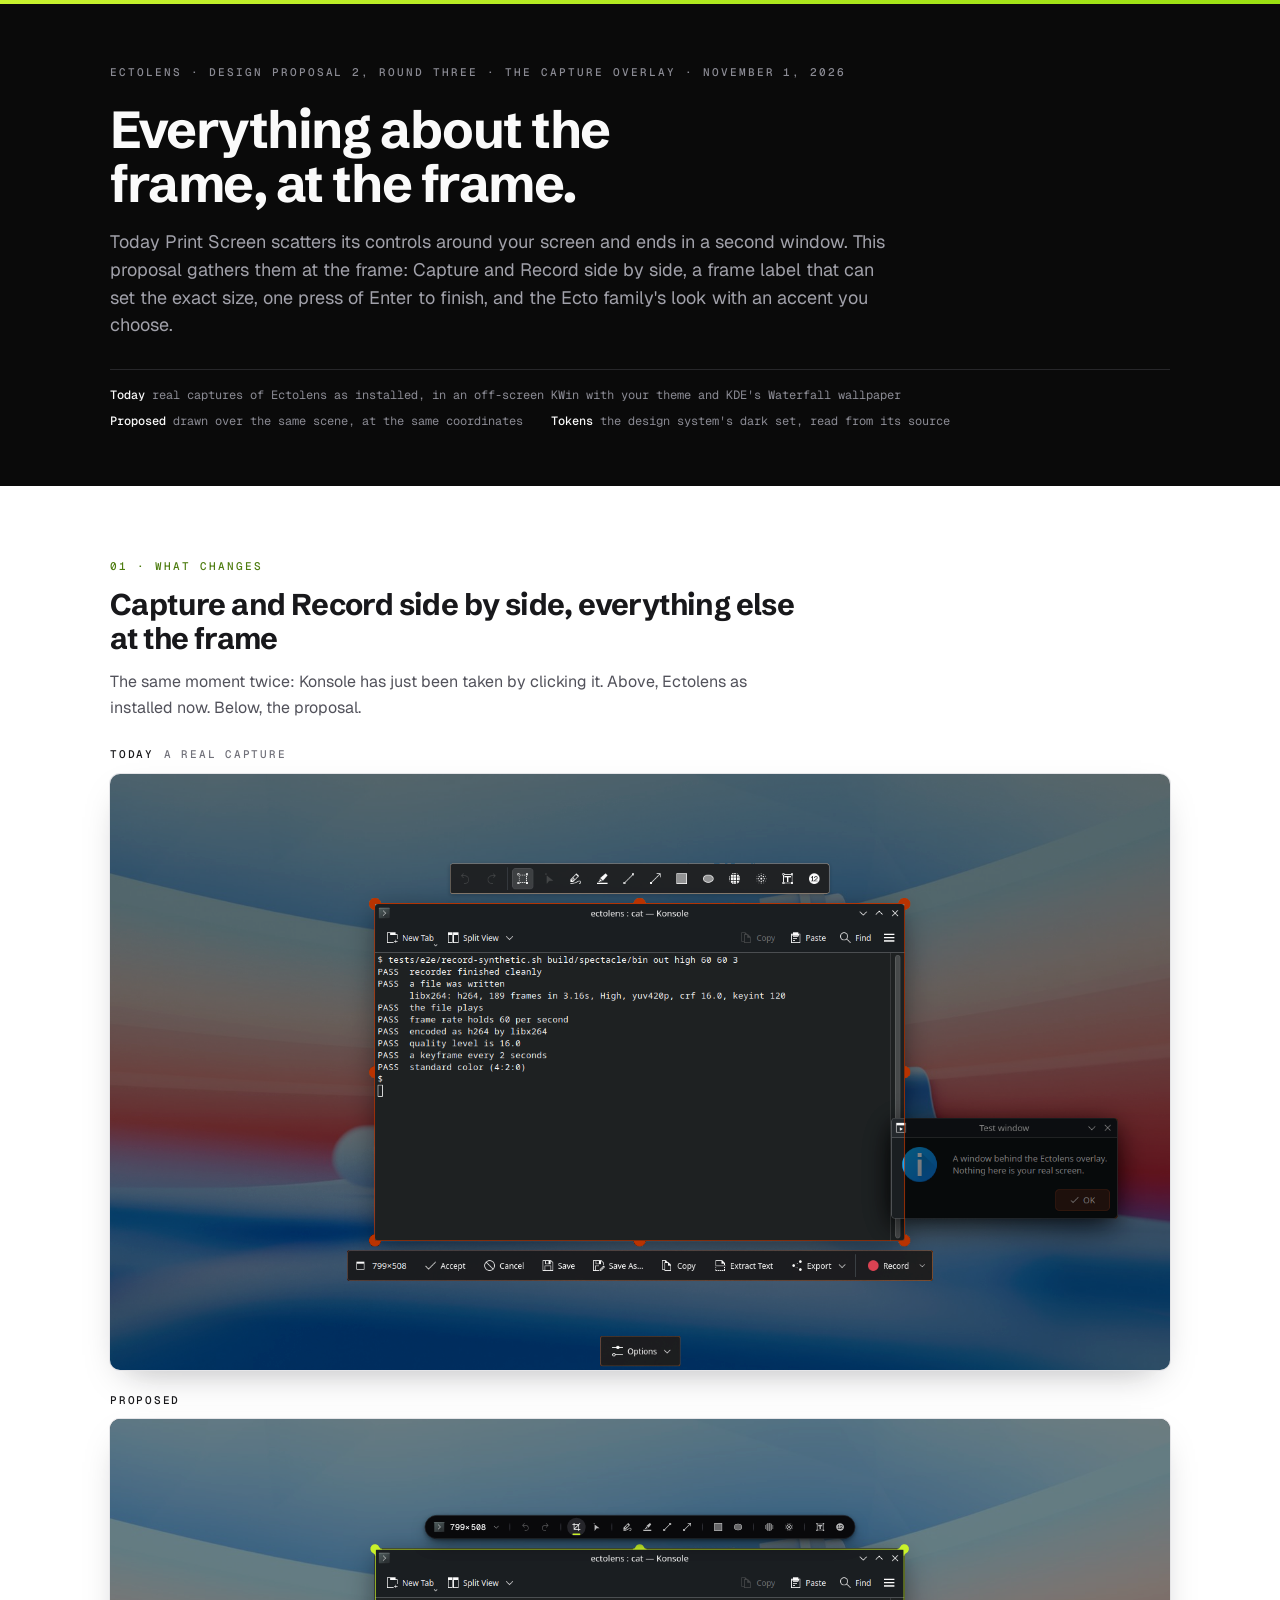
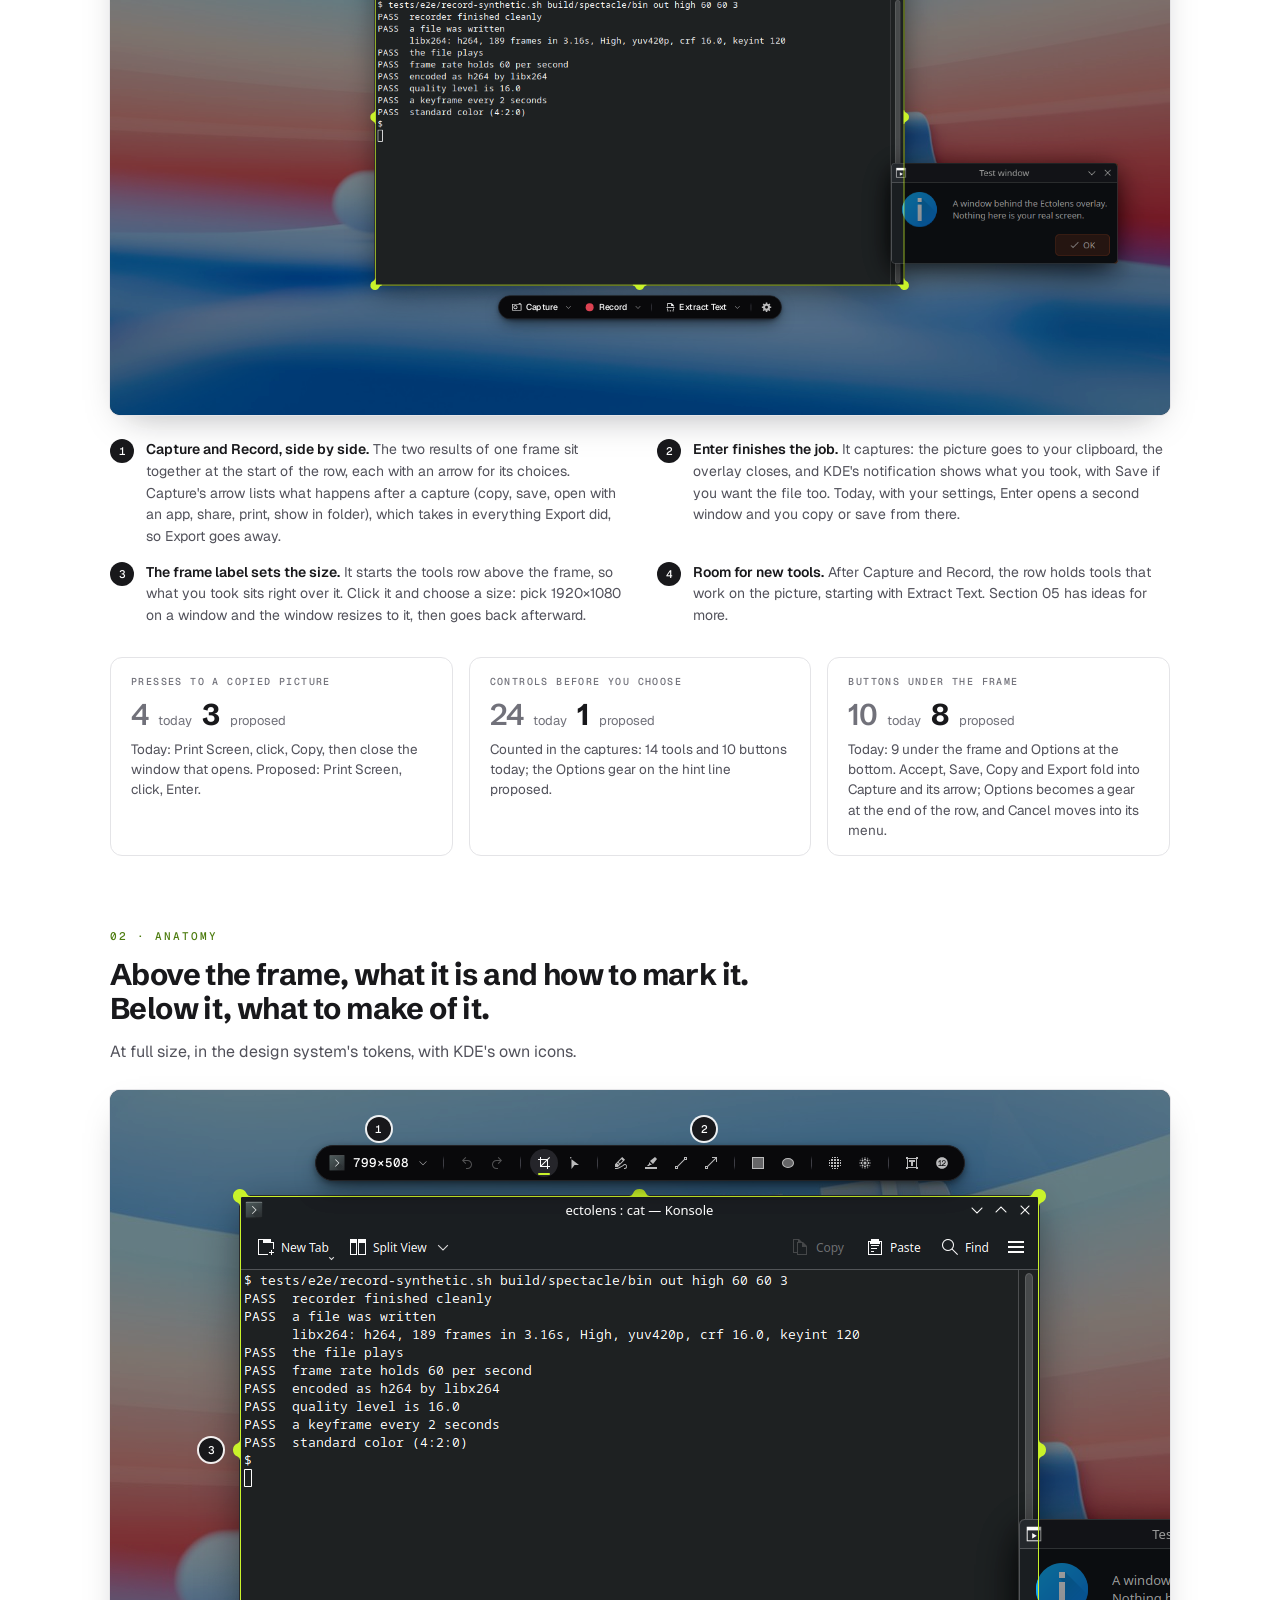
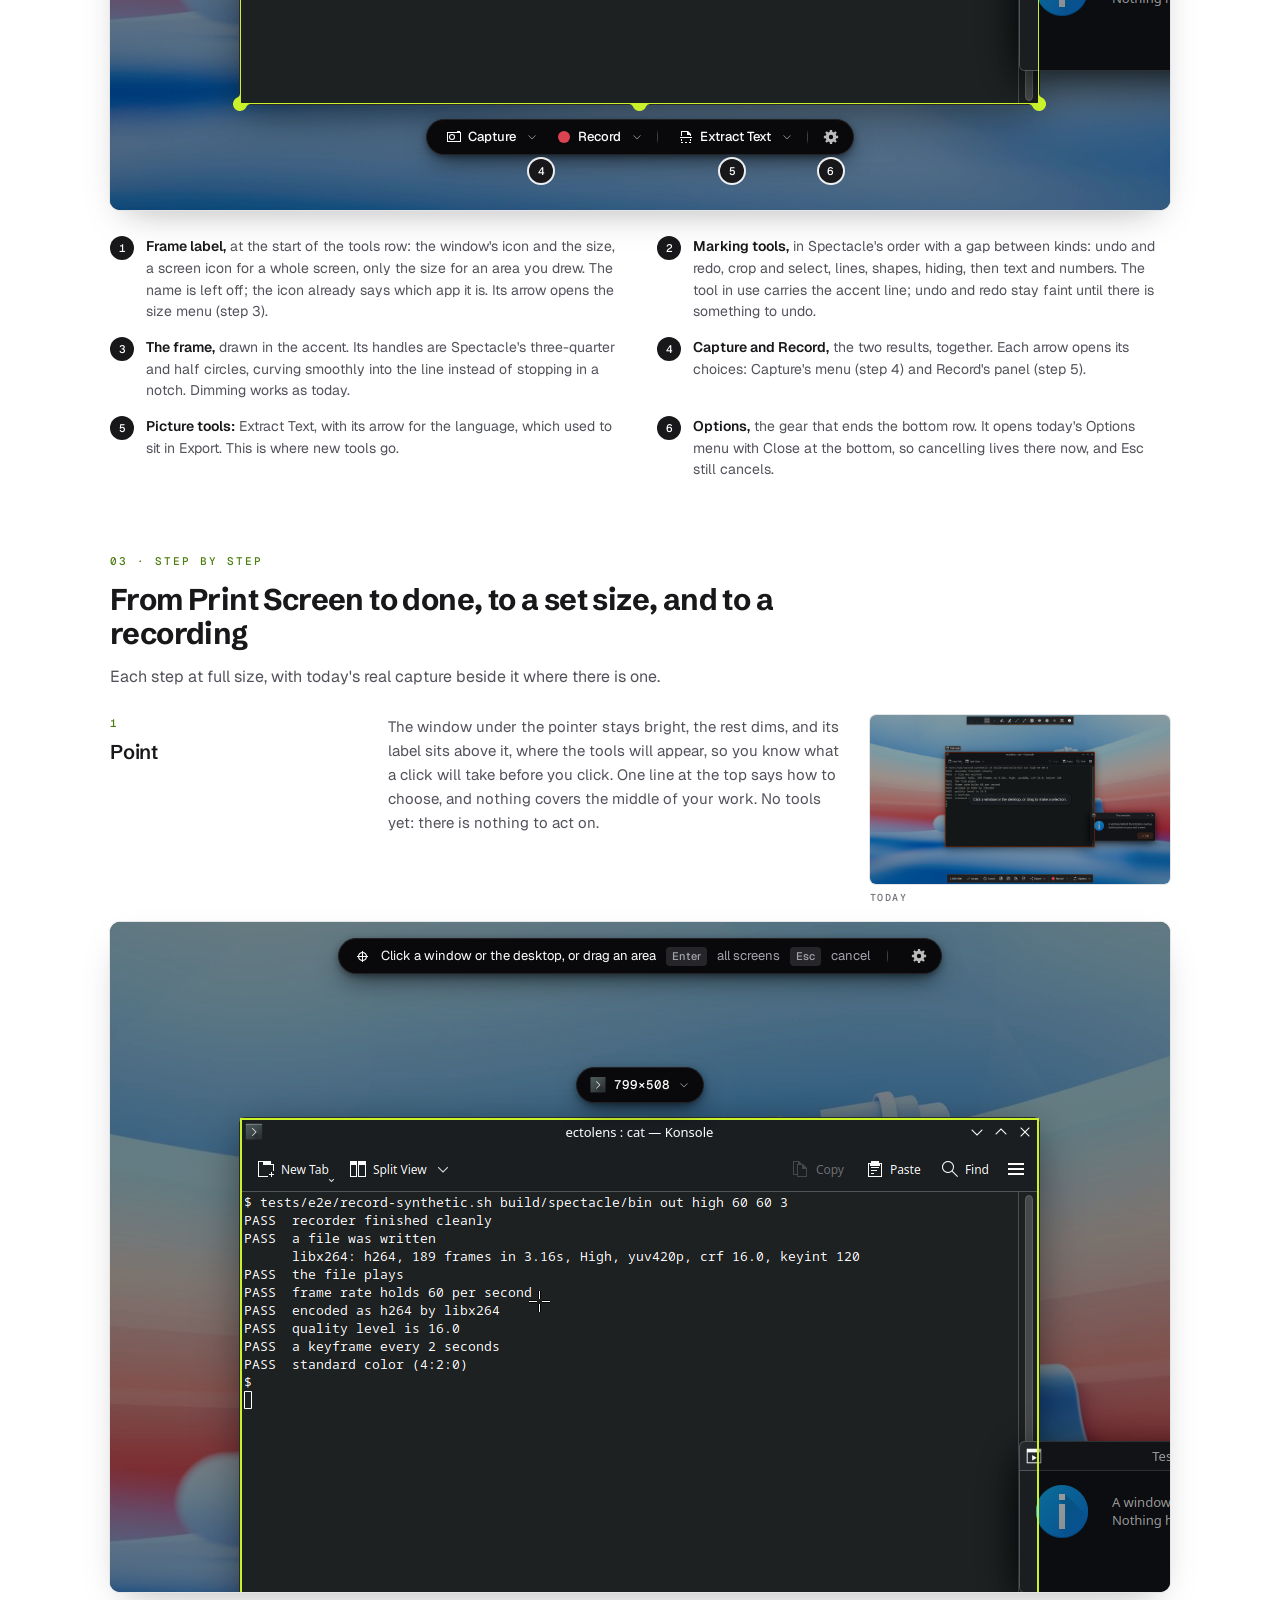
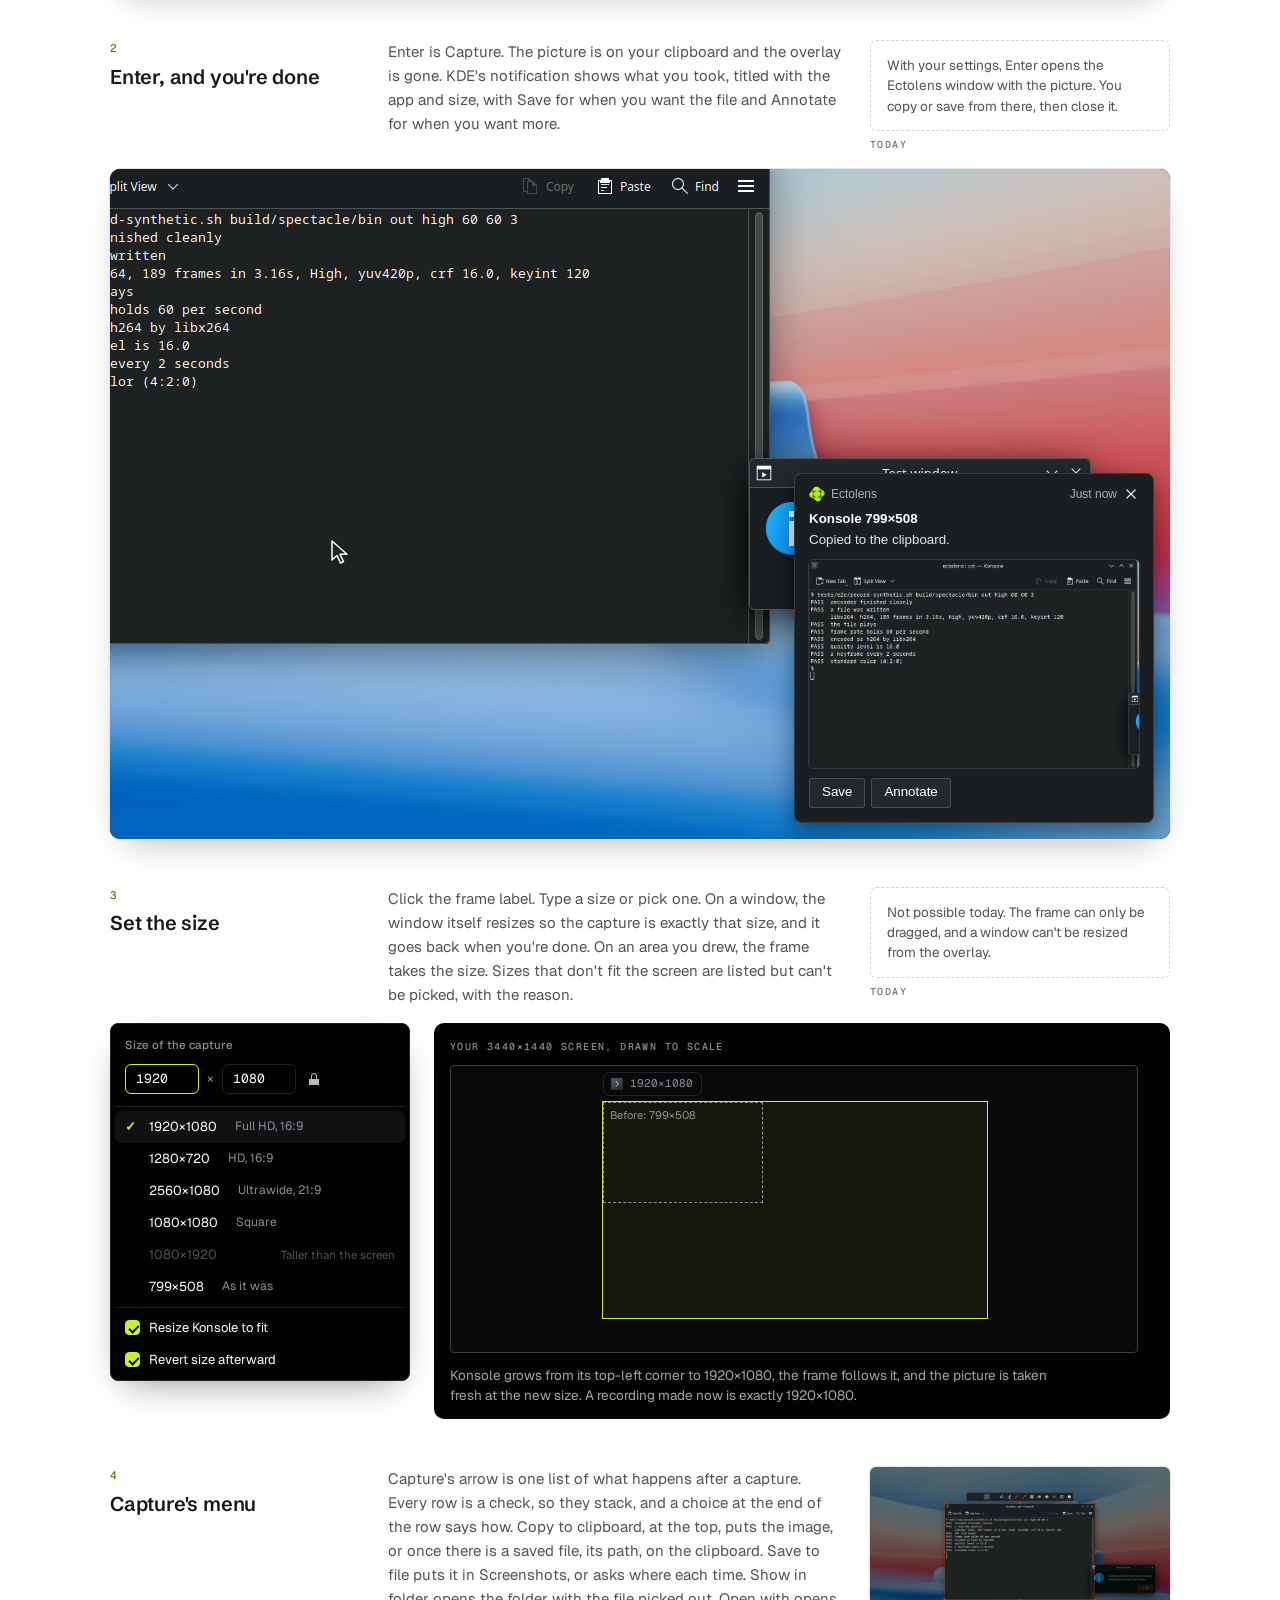
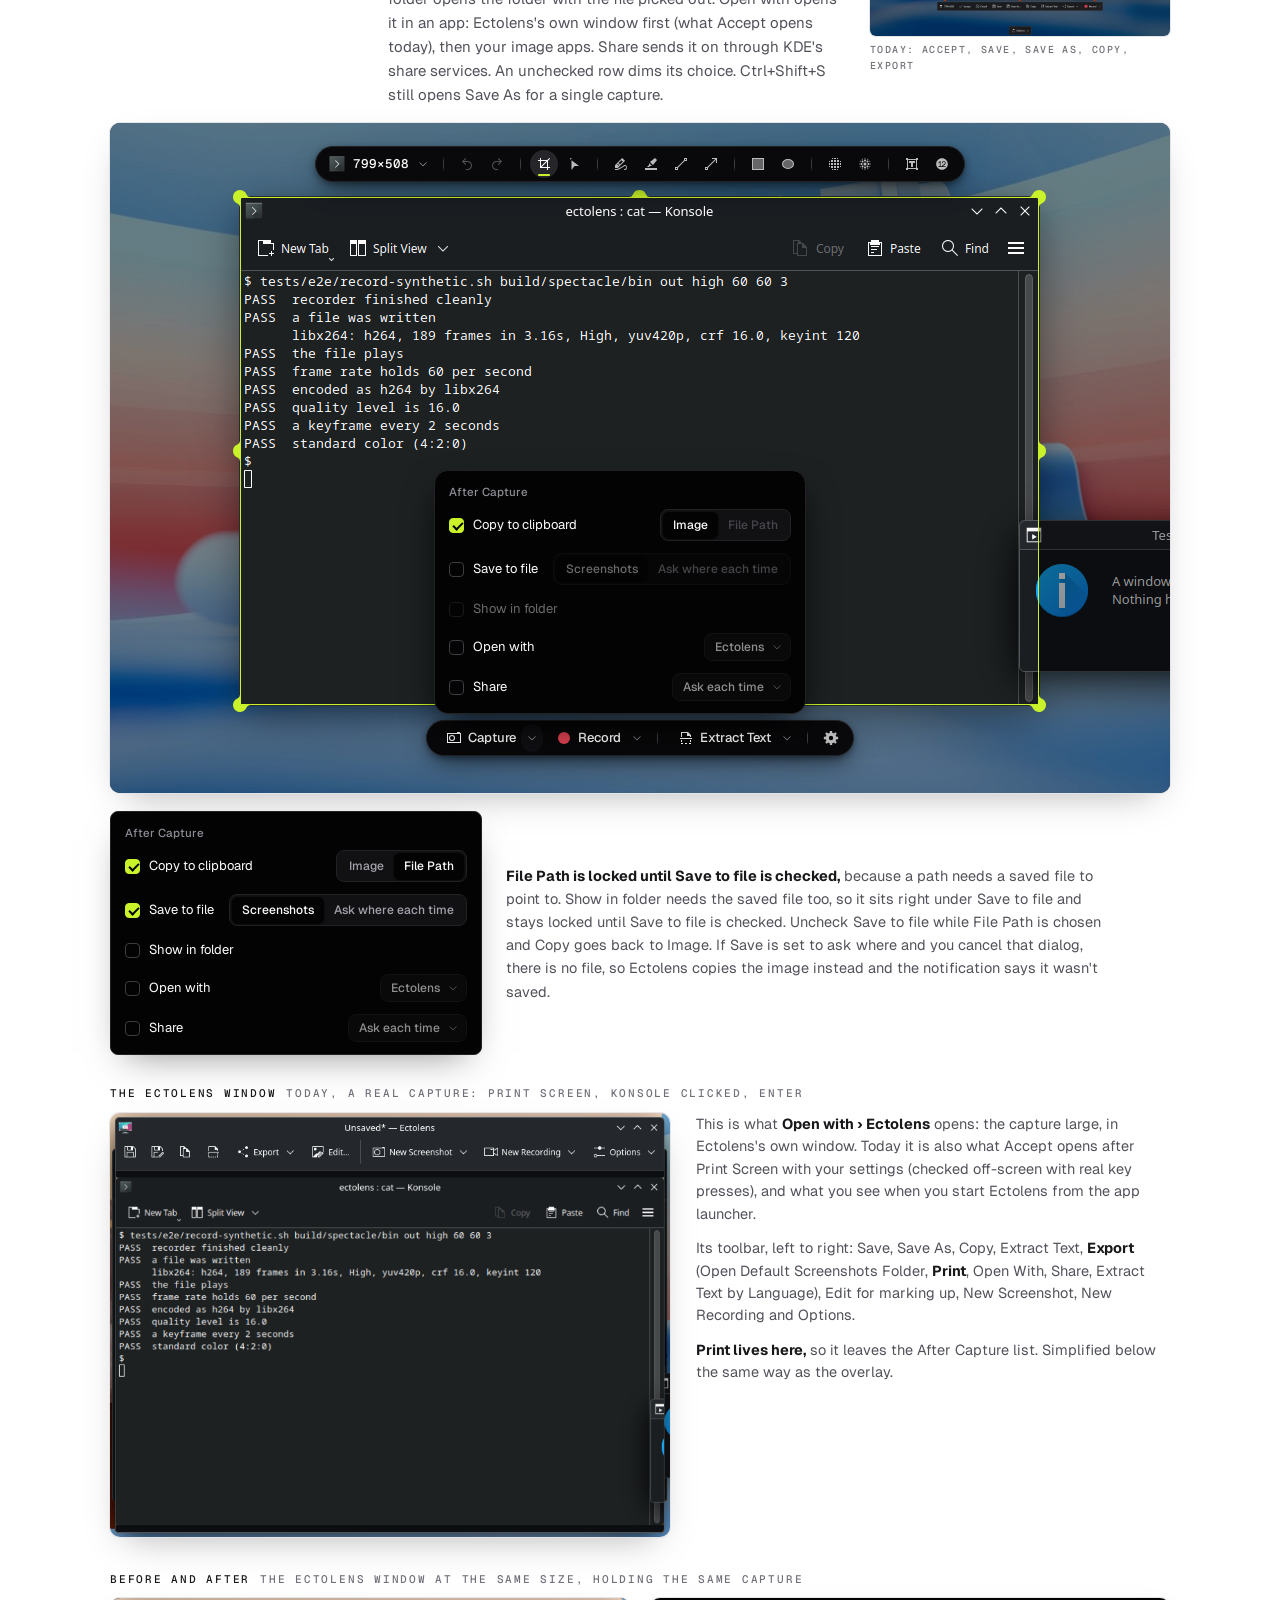
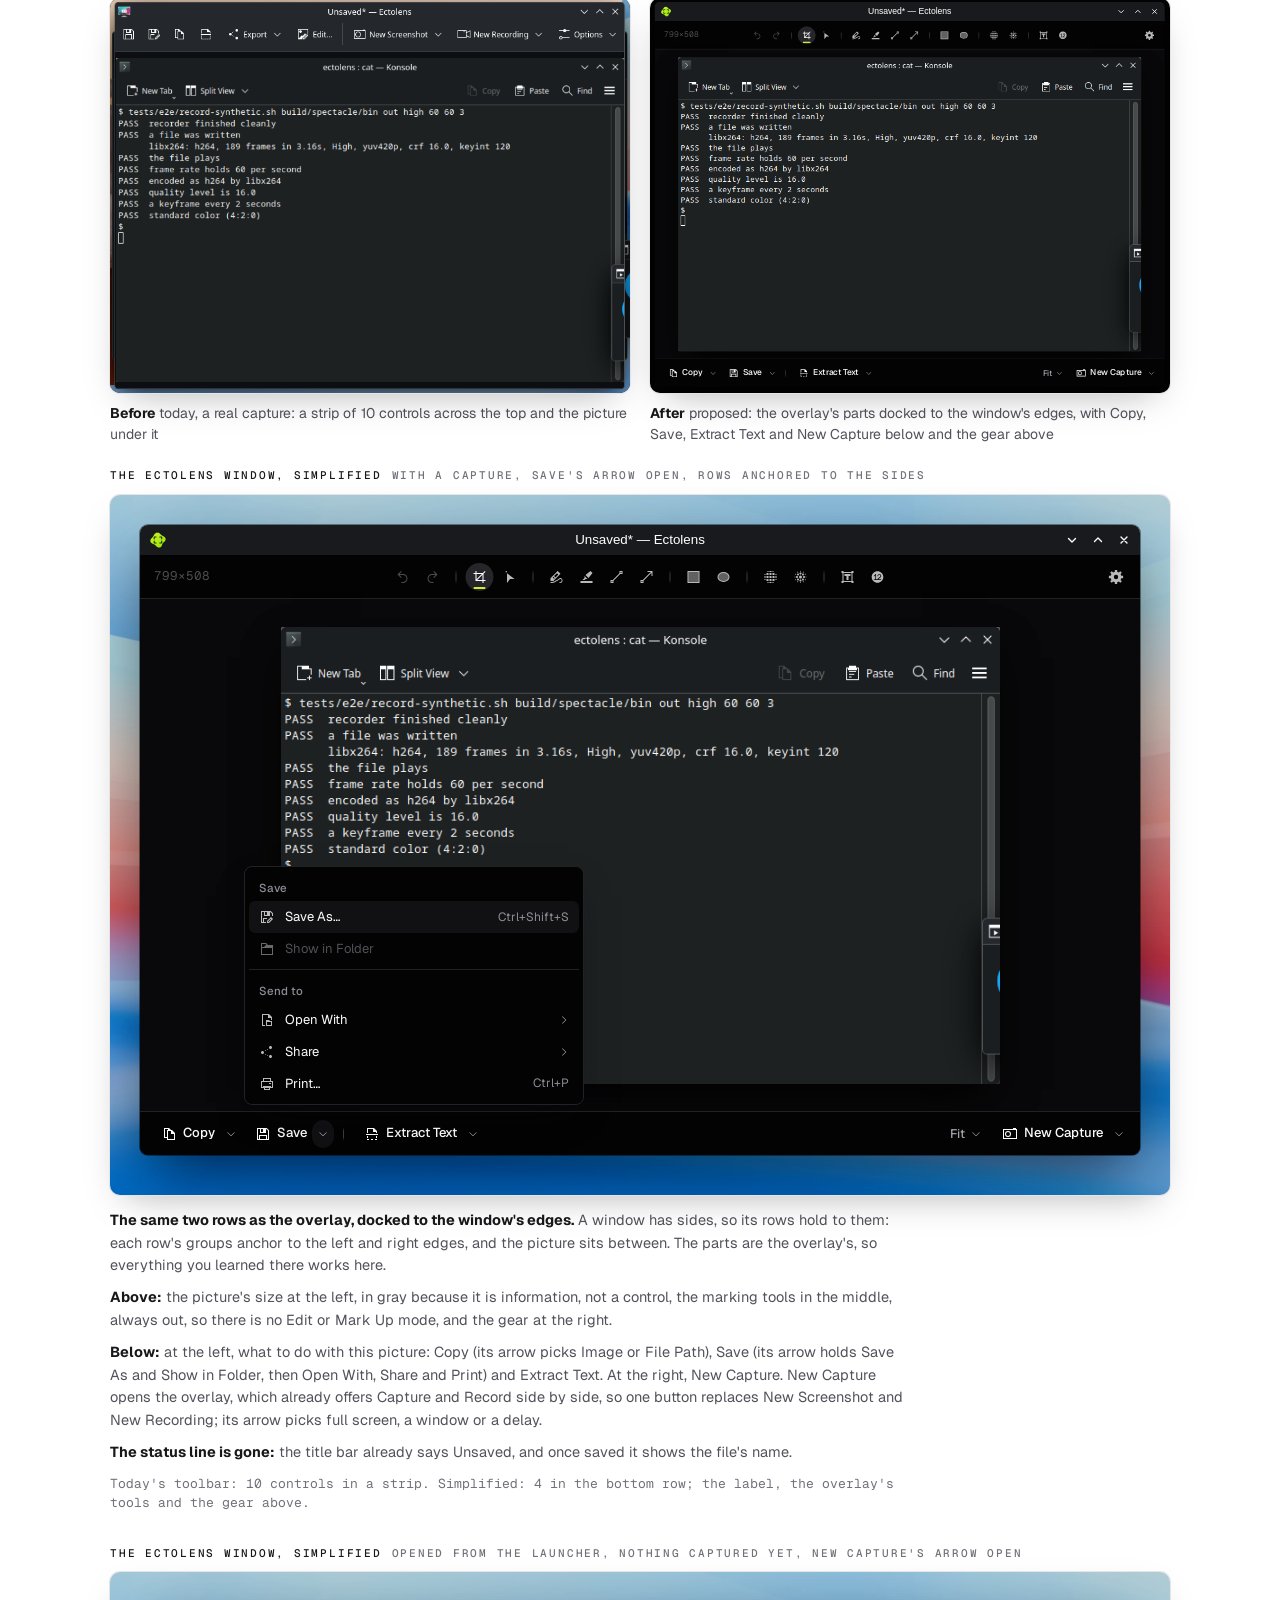
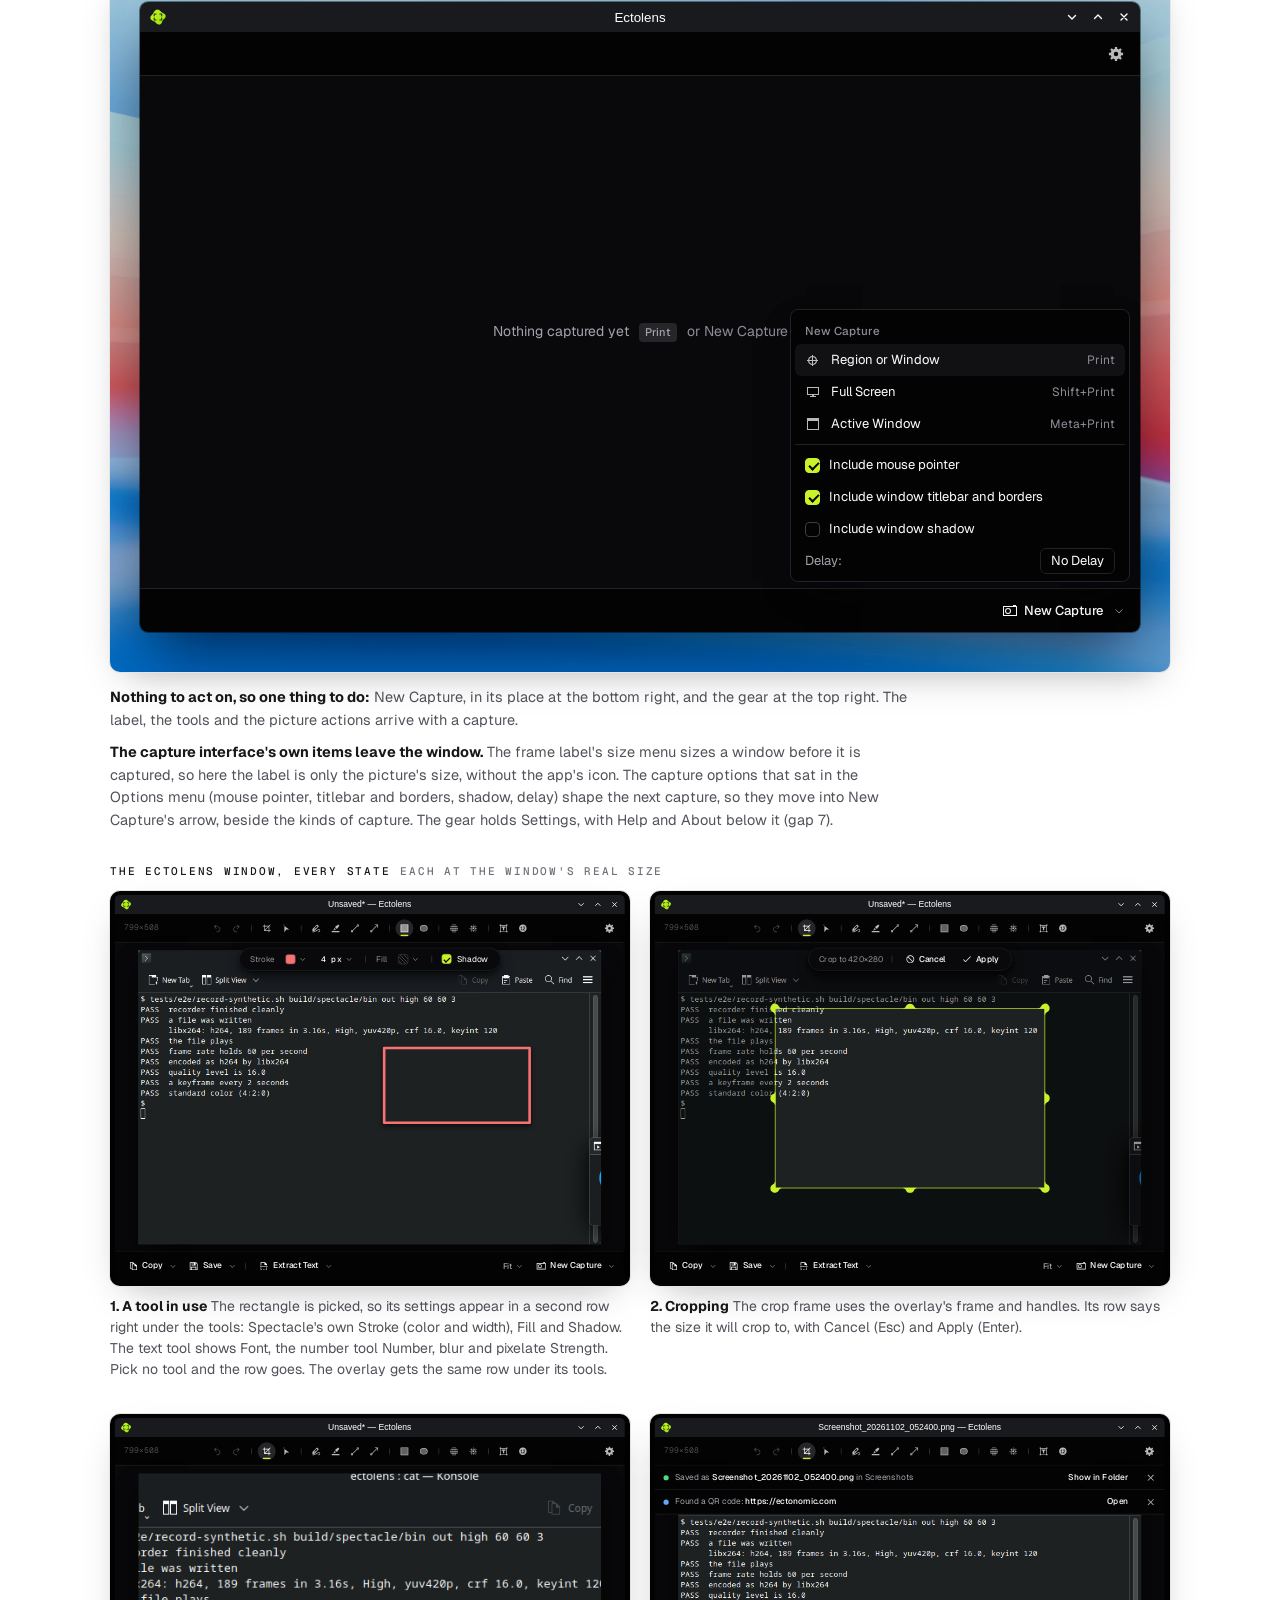
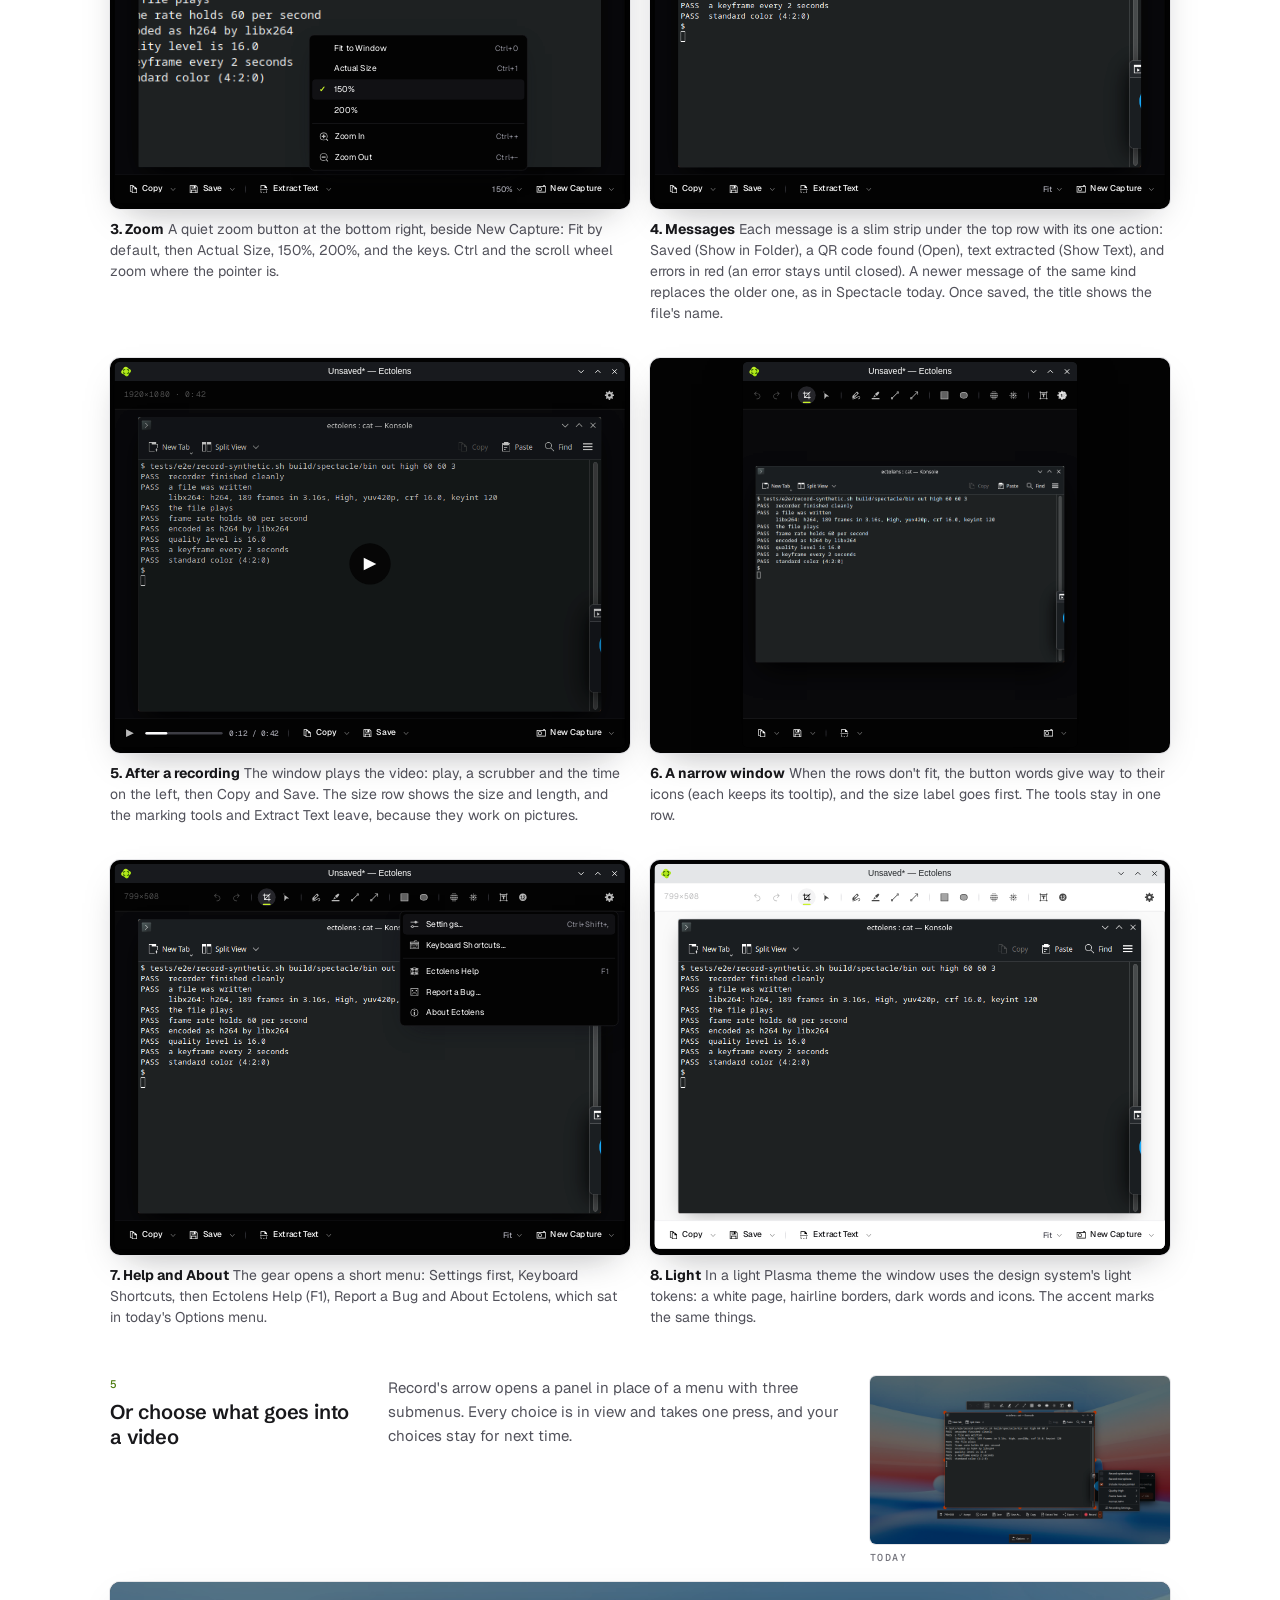
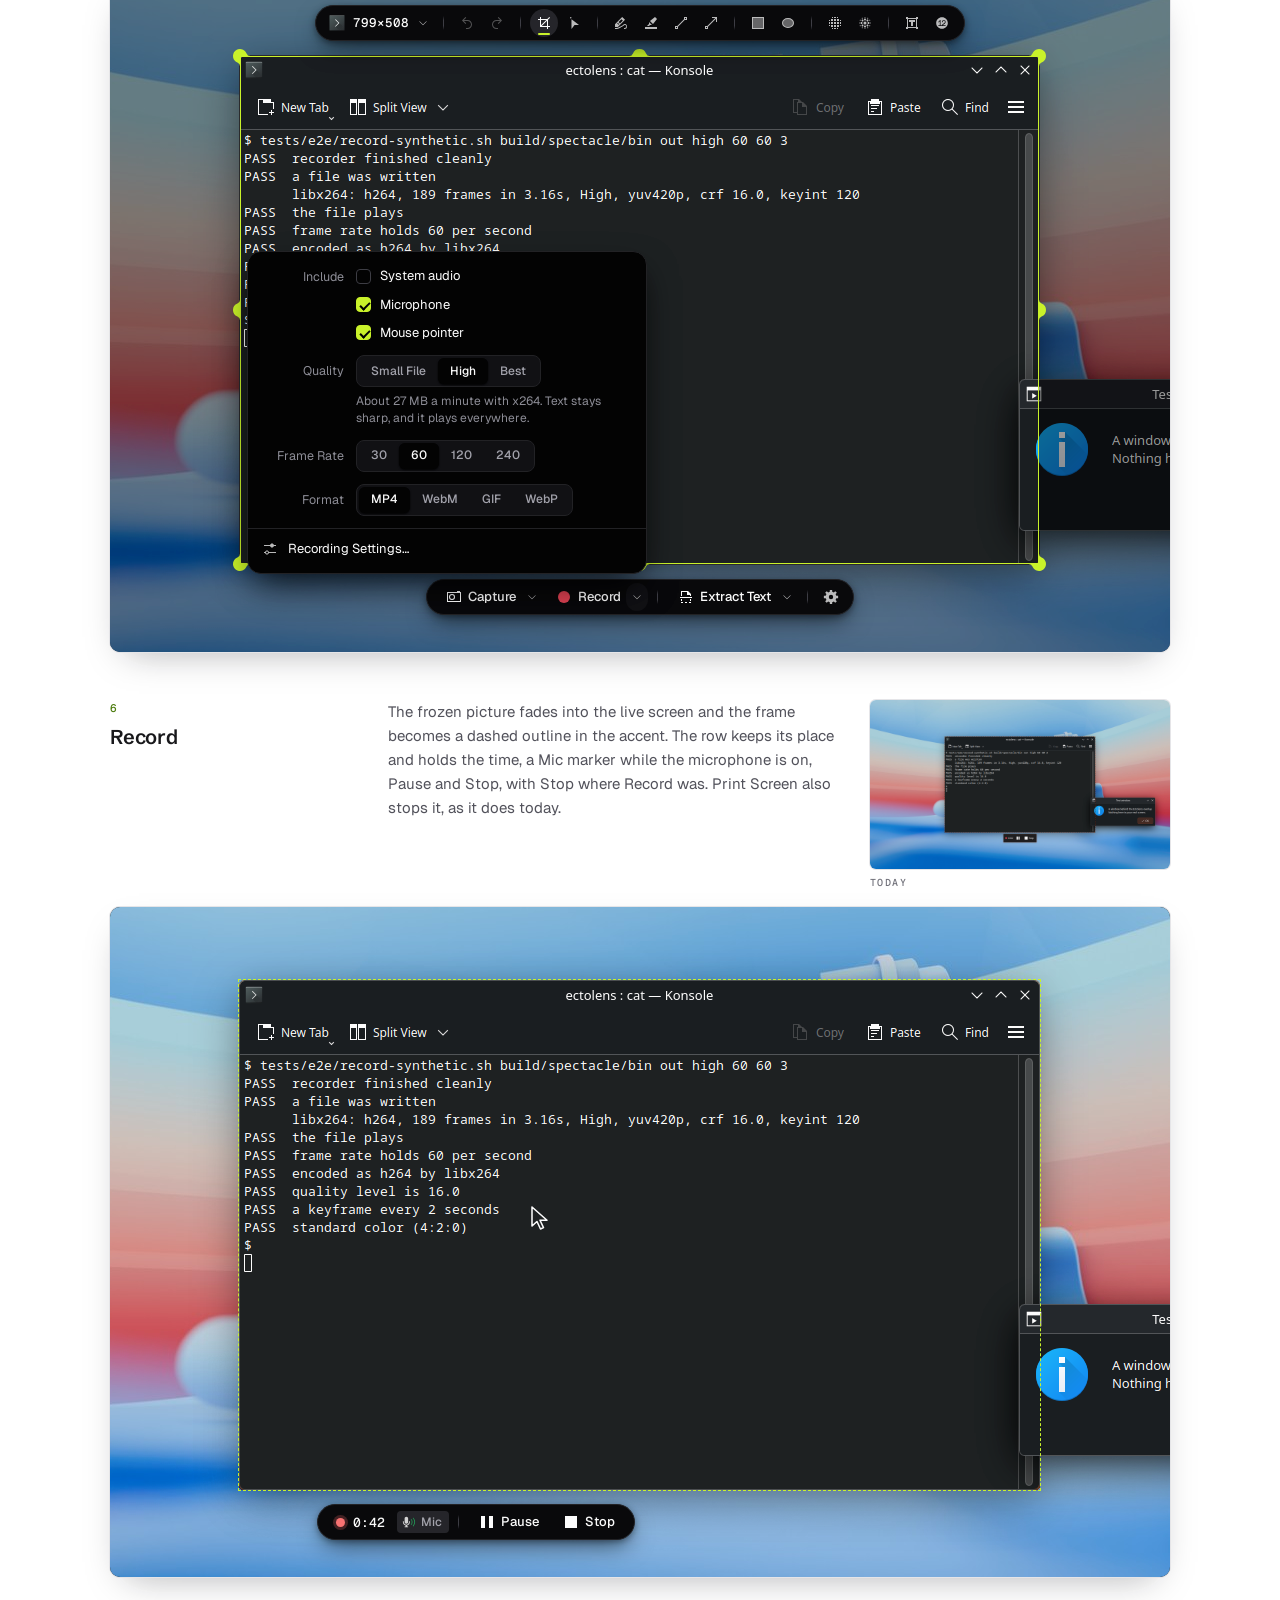
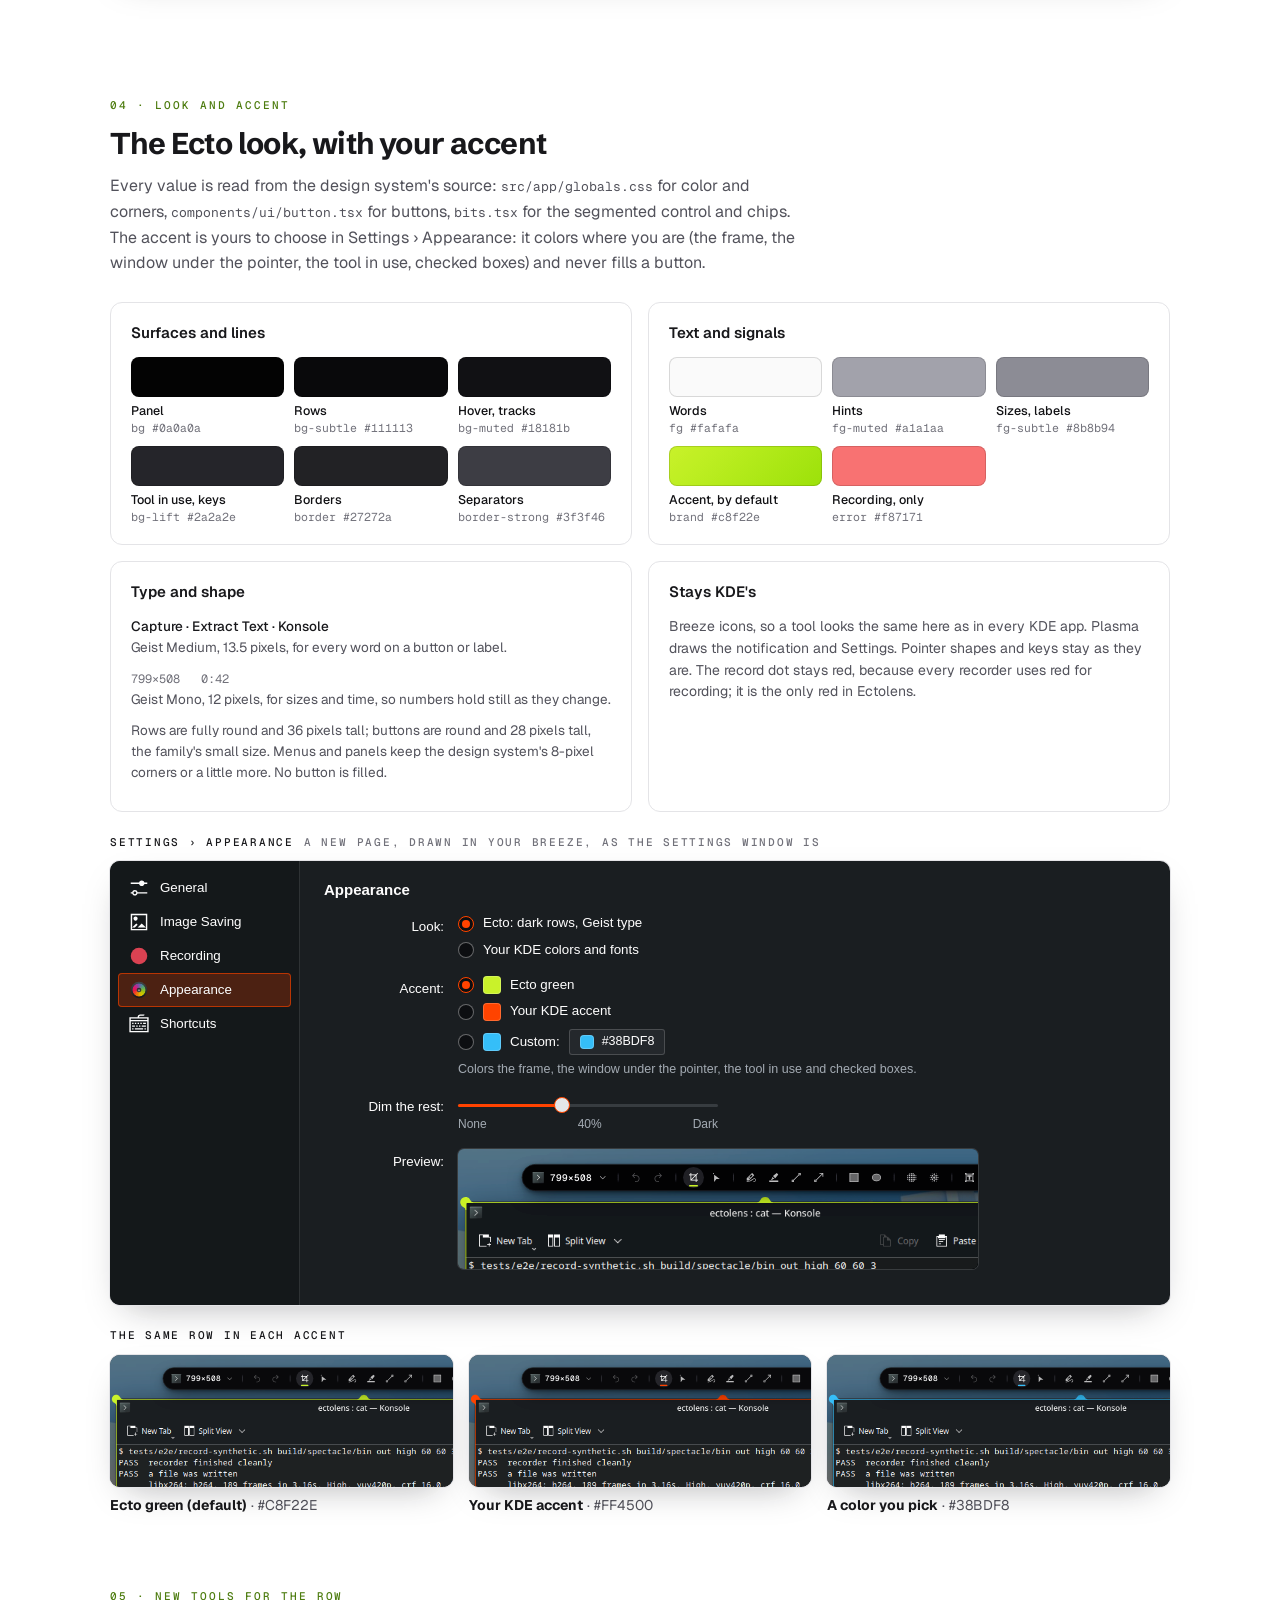
==== commit f357758b: "After Capture: Copy to clipboard first, Open with below Show in folder The rows now read Copy to cli" ====
--- a/design/mock/ui-v2.html
+++ b/design/mock/ui-v2.html
@@ -422,12 +422,12 @@
 
   <div class="step">
     <div class="step-head"><div><span class="n">4</span><h3>Capture's menu</h3></div>
-      <p>Capture's arrow is one list of what happens after a capture. Every row is a check, so they stack, and a choice at the end of the row says how. Open with, at the top, opens it in an app: Ectolens's own window first (what Accept opens today), then your image apps. Save to file puts it in Screenshots, or asks where each time. Copy to clipboard puts the image, or once there is a saved file, its path, on the clipboard. Share sends it on through KDE's share services. Show in folder opens the folder with the file picked out. An unchecked row dims its choice. Ctrl+Shift+S still opens Save As for a single capture.</p>
+      <p>Capture's arrow is one list of what happens after a capture. Every row is a check, so they stack, and a choice at the end of the row says how. Copy to clipboard, at the top, puts the image, or once there is a saved file, its path, on the clipboard. Save to file puts it in Screenshots, or asks where each time. Show in folder opens the folder with the file picked out. Open with opens it in an app: Ectolens's own window first (what Accept opens today), then your image apps. Share sends it on through KDE's share services. An unchecked row dims its choice. Ctrl+Shift+S still opens Save As for a single capture.</p>
       <figure class="today"><img class="app-match" src="img/v2/today-framed.png" alt=""><figcaption>Today: Accept, Save, Save As, Copy, Export</figcaption></figure></div>
     <div class="app"><div class="detail artifact win"><div class="screen" data-scene="capmenu" data-crop="270,122"></div></div></div>
     <div class="afterrow">
       <div class="app"><div class="menu-art win" data-after="path"></div></div>
-      <p><b>File Path is locked until Save to file is checked,</b> because a path needs a saved file to point to. That's why Save to file sits above Copy to clipboard, with Show in folder right under it: both need the saved file, so both stay locked until it's checked. Uncheck Save to file while File Path is chosen and Copy goes back to Image. If Save is set to ask where and you cancel that dialog, there is no file, so Ectolens copies the image instead and the notification says it wasn't saved.</p>
+      <p><b>File Path is locked until Save to file is checked,</b> because a path needs a saved file to point to. Show in folder needs the saved file too, so it sits right under Save to file and stays locked until Save to file is checked. Uncheck Save to file while File Path is chosen and Copy goes back to Image. If Save is set to ask where and you cancel that dialog, there is no file, so Ectolens copies the image instead and the notification says it wasn't saved.</p>
     </div>
     <div class="mainwin">
       <p class="label"><b>The Ectolens window</b> today, a real capture: Print Screen, Konsole clicked, Enter</p>
@@ -641,13 +641,13 @@
 const MH = t => `<div class="mh">${t}</div>`, MS = `<div class="ms"></div>`;
 const SUB = `<img class="sub" src="icons/arrow-down.svg" alt="">`;
 // After Capture: each feature is a check that stacks; how it works is the choice at the end of its row.
-// Save to file comes before Copy because a file path needs the saved file: File Path is locked until Save to file is checked.
+// Order (2026-11-12): Copy to clipboard, Save to file, Show in folder, Open with, Share. File Path is locked until Save to file is checked.
 const SEG = (keys, names, on, dim = false, locked = []) => `<span class="seg${dim ? ' dim' : ''}">${keys.map(k => `<span class="${k === on ? 'on' : ''}${locked.includes(k) ? ' locked' : ''}">${names[k]}</span>`).join('')}</span>`;
 const AFTER = (copy, clip, save, where) => MH('After Capture')
-  + `<div class="mrow">${CHECK(false, 'Open with')}${PICK('Ectolens', true)}</div>`
+  + `<div class="mrow">${CHECK(copy, 'Copy to clipboard')}${SEG(['picture', 'path'], {picture: 'Image', path: 'File Path'}, clip, !copy, save ? [] : ['path'])}</div>`
   + `<div class="mrow">${CHECK(save, 'Save to file')}${SEG(['shots', 'ask'], {shots: 'Screenshots', ask: 'Ask where each time'}, where, !save)}</div>`
   + `<div class="mrow${save ? '' : ' locked'}">${CHECK(false, 'Show in folder')}</div>`
-  + `<div class="mrow">${CHECK(copy, 'Copy to clipboard')}${SEG(['picture', 'path'], {picture: 'Image', path: 'File Path'}, clip, !copy, save ? [] : ['path'])}</div>`
+  + `<div class="mrow">${CHECK(false, 'Open with')}${PICK('Ectolens', true)}</div>`
   + `<div class="mrow">${CHECK(false, 'Share')}${PICK('Ask each time', true)}</div>`
 
 // a dropdown at the end of a row: the chosen app or service, with its arrow
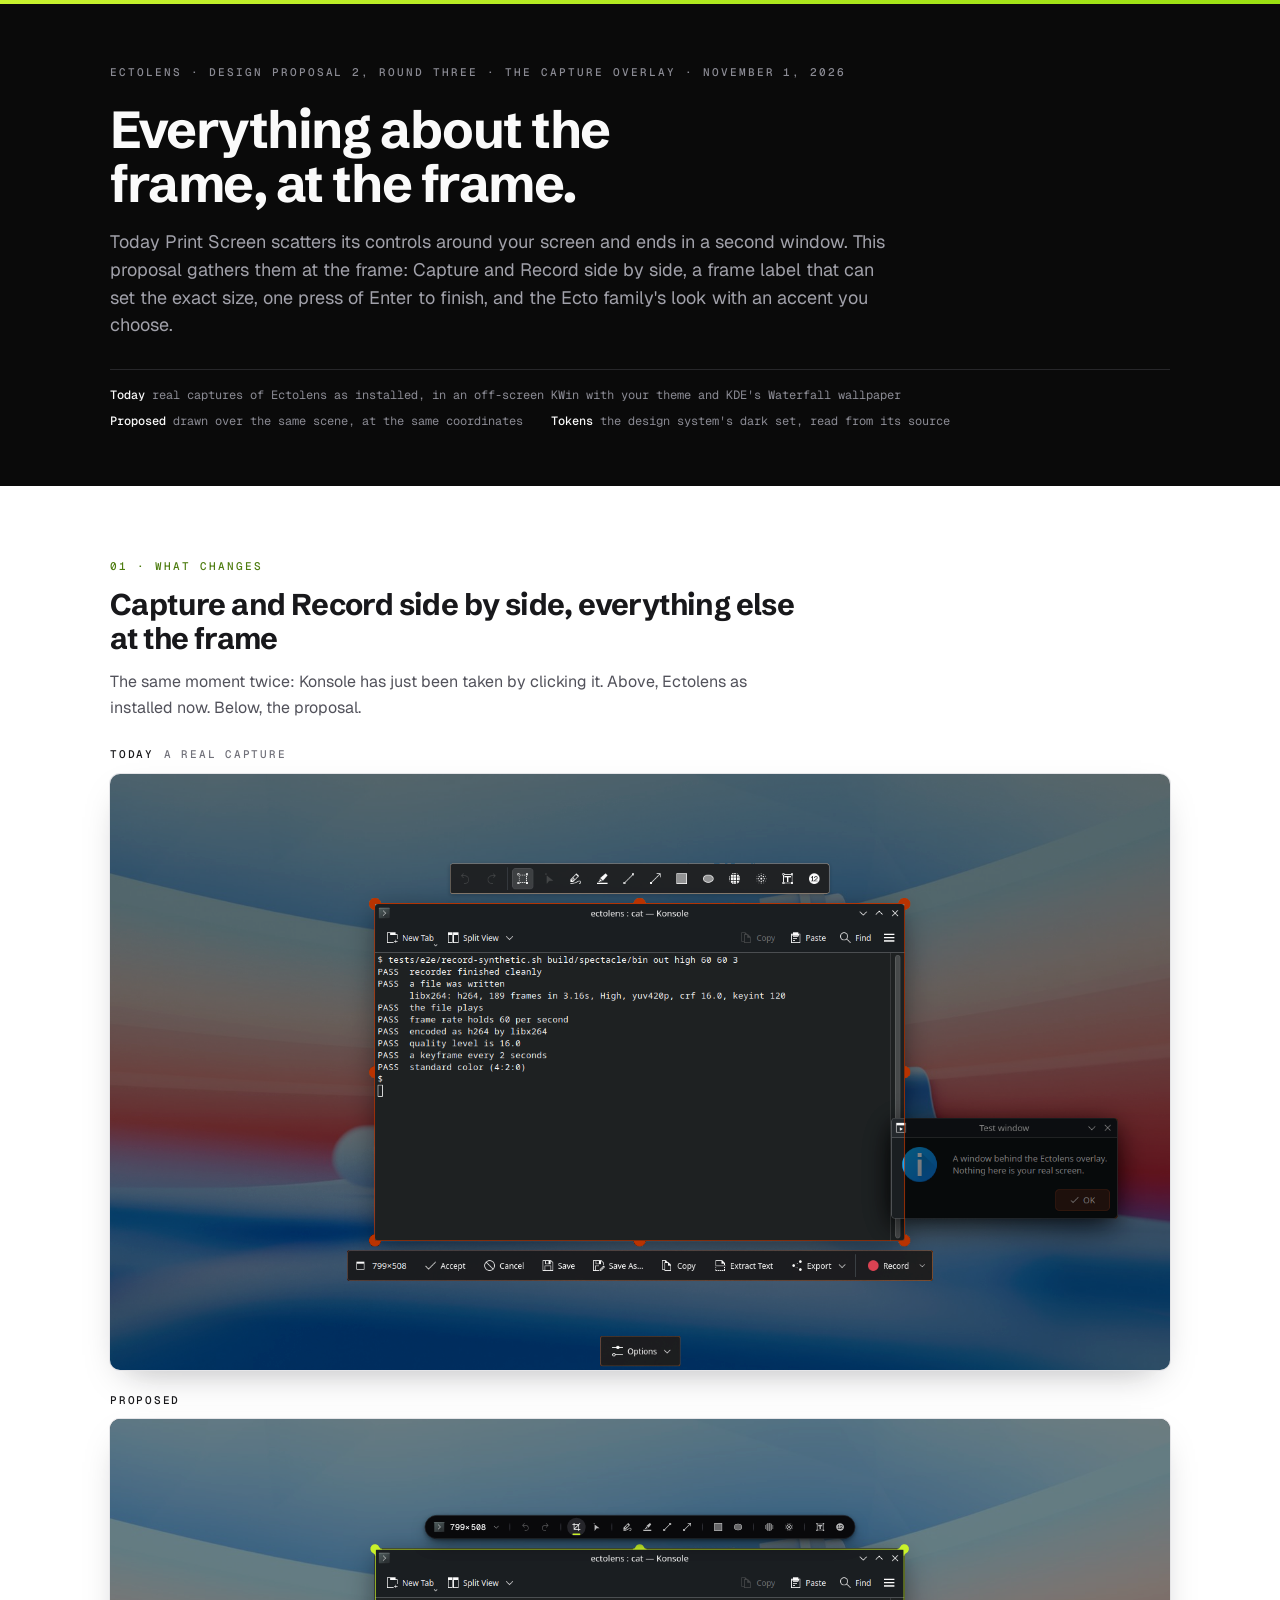
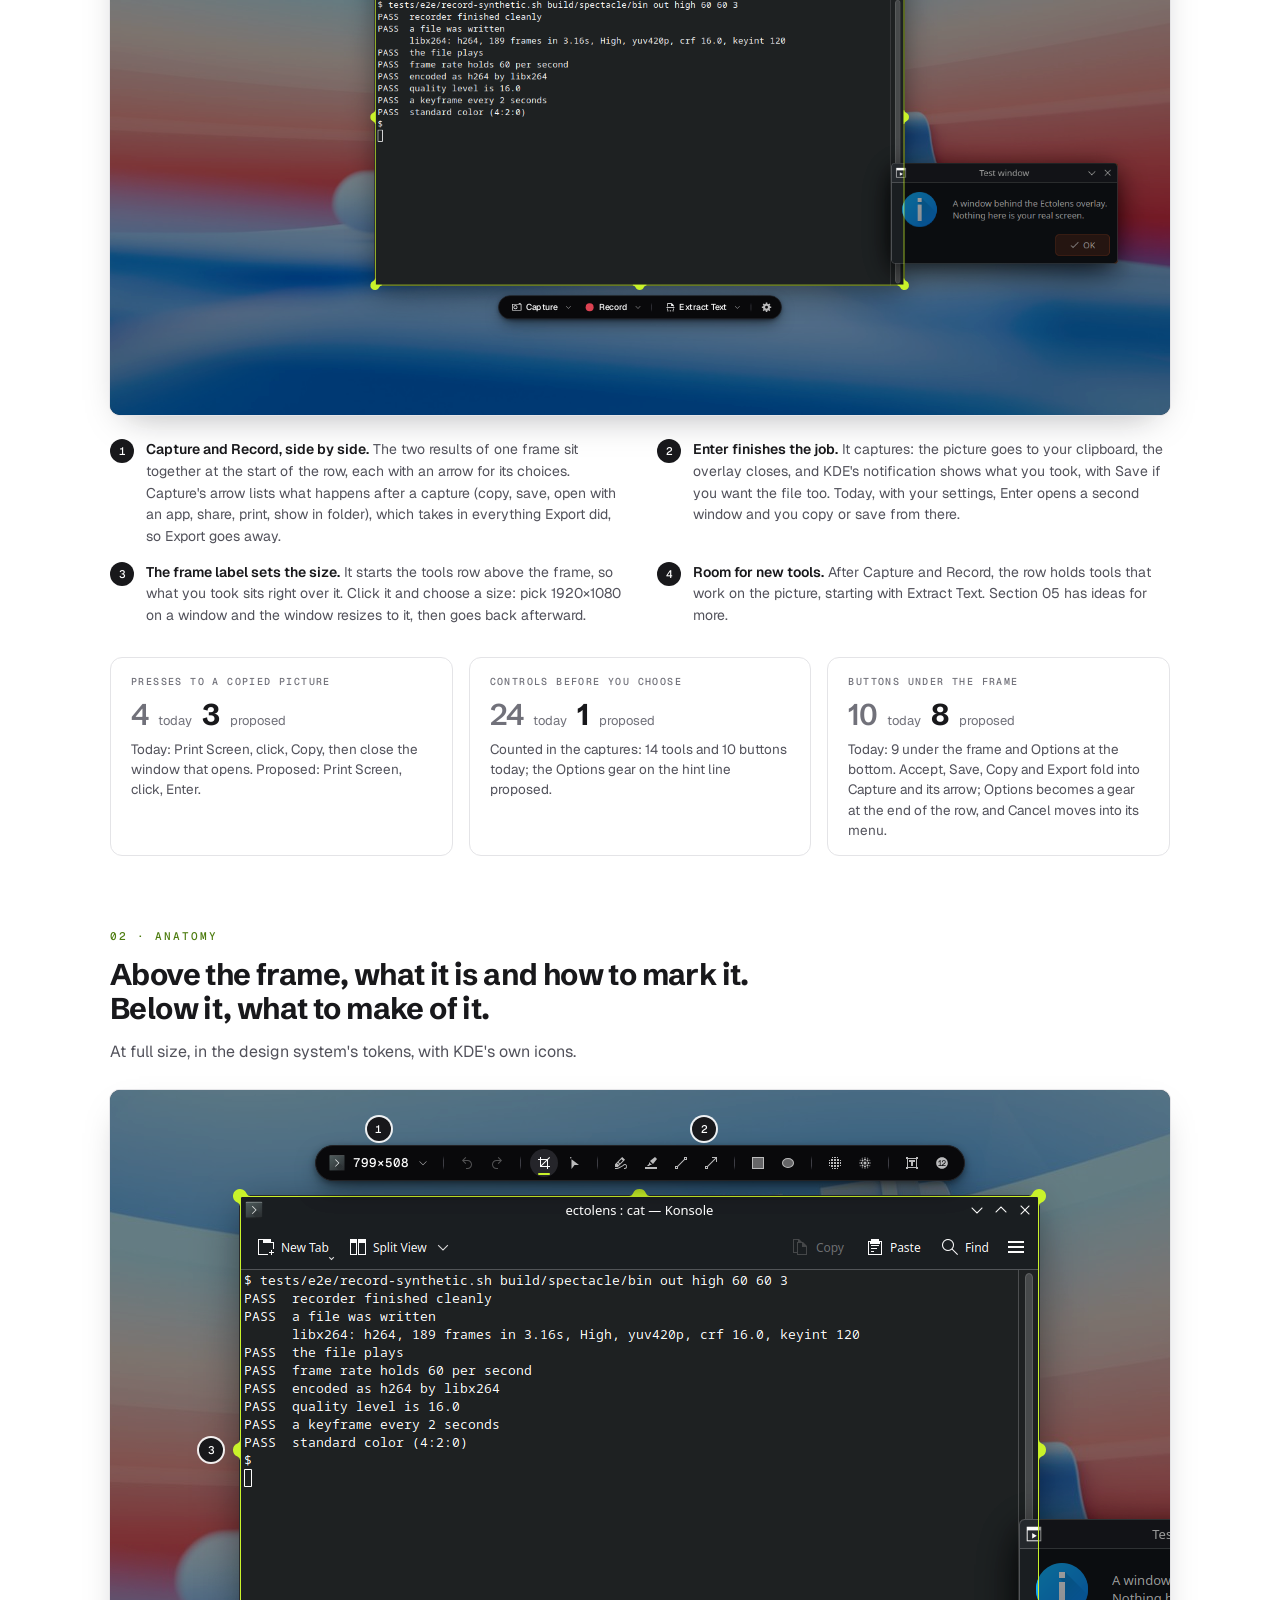
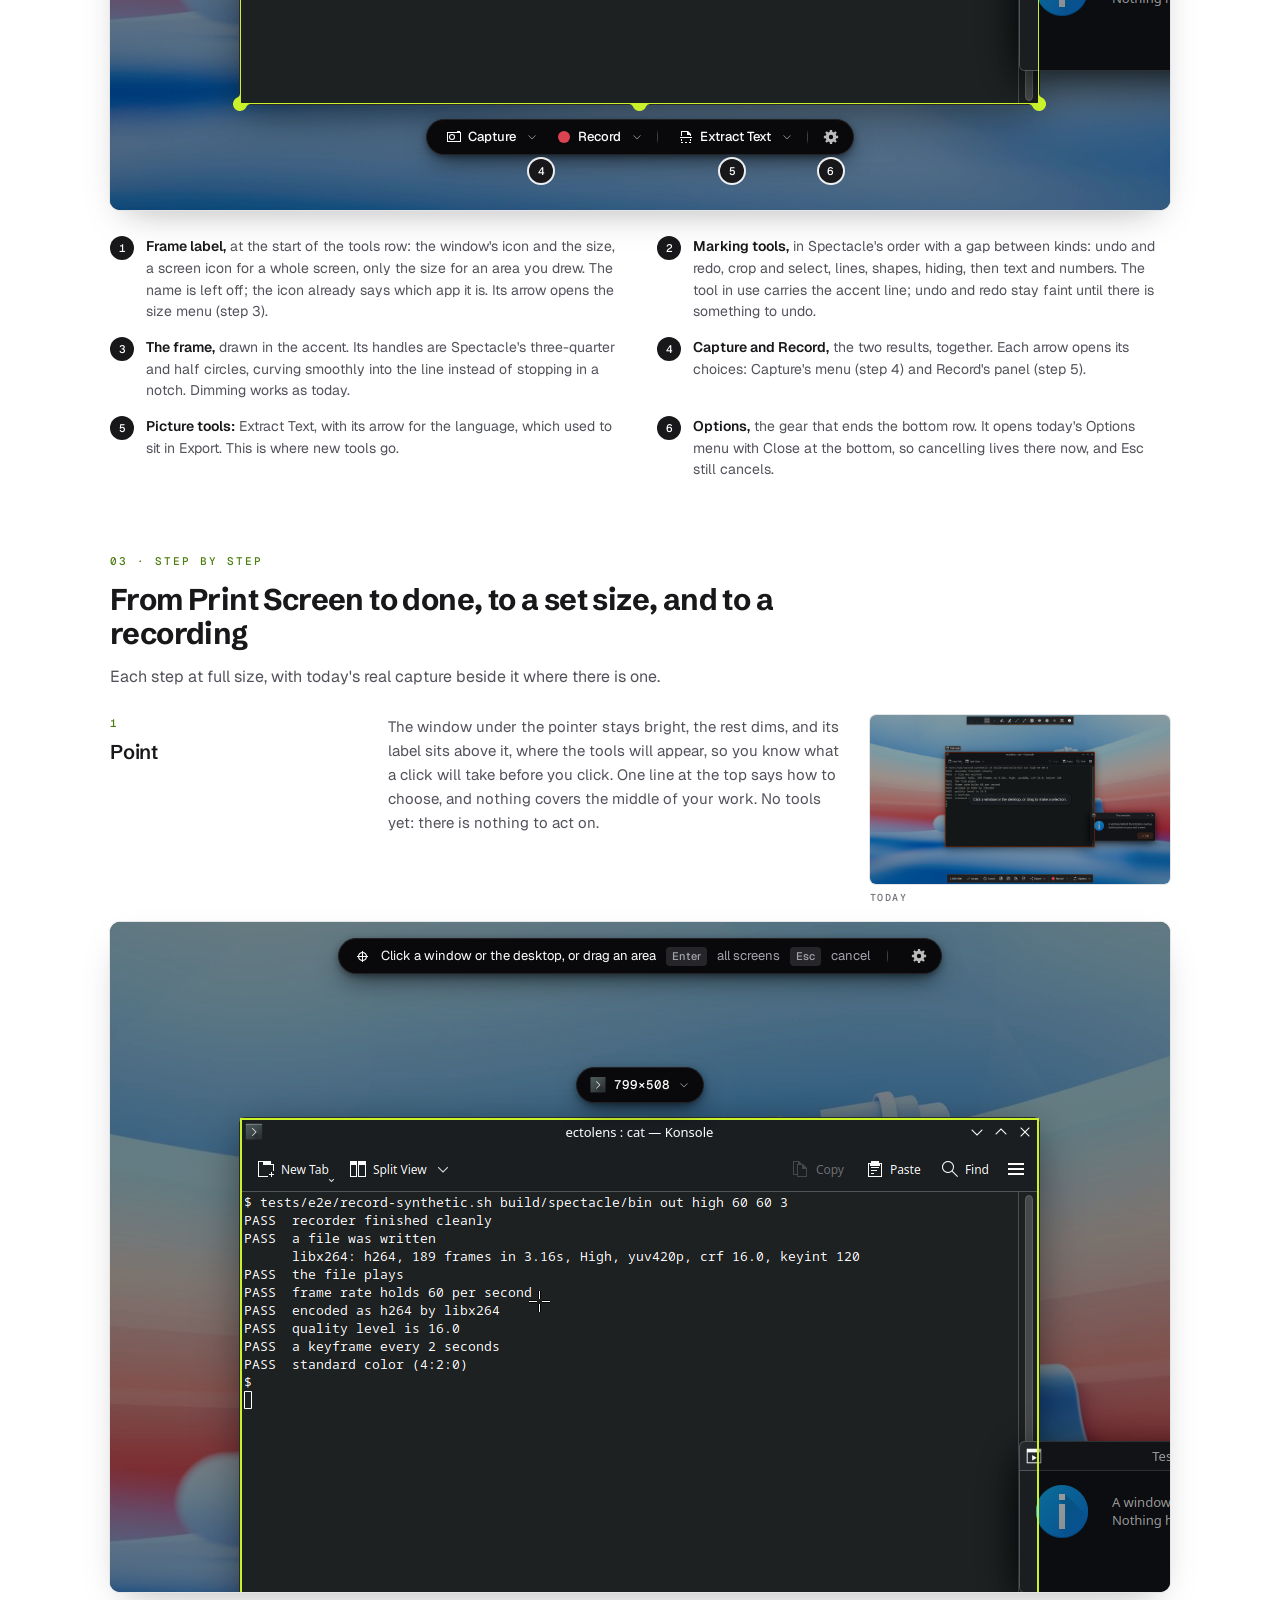
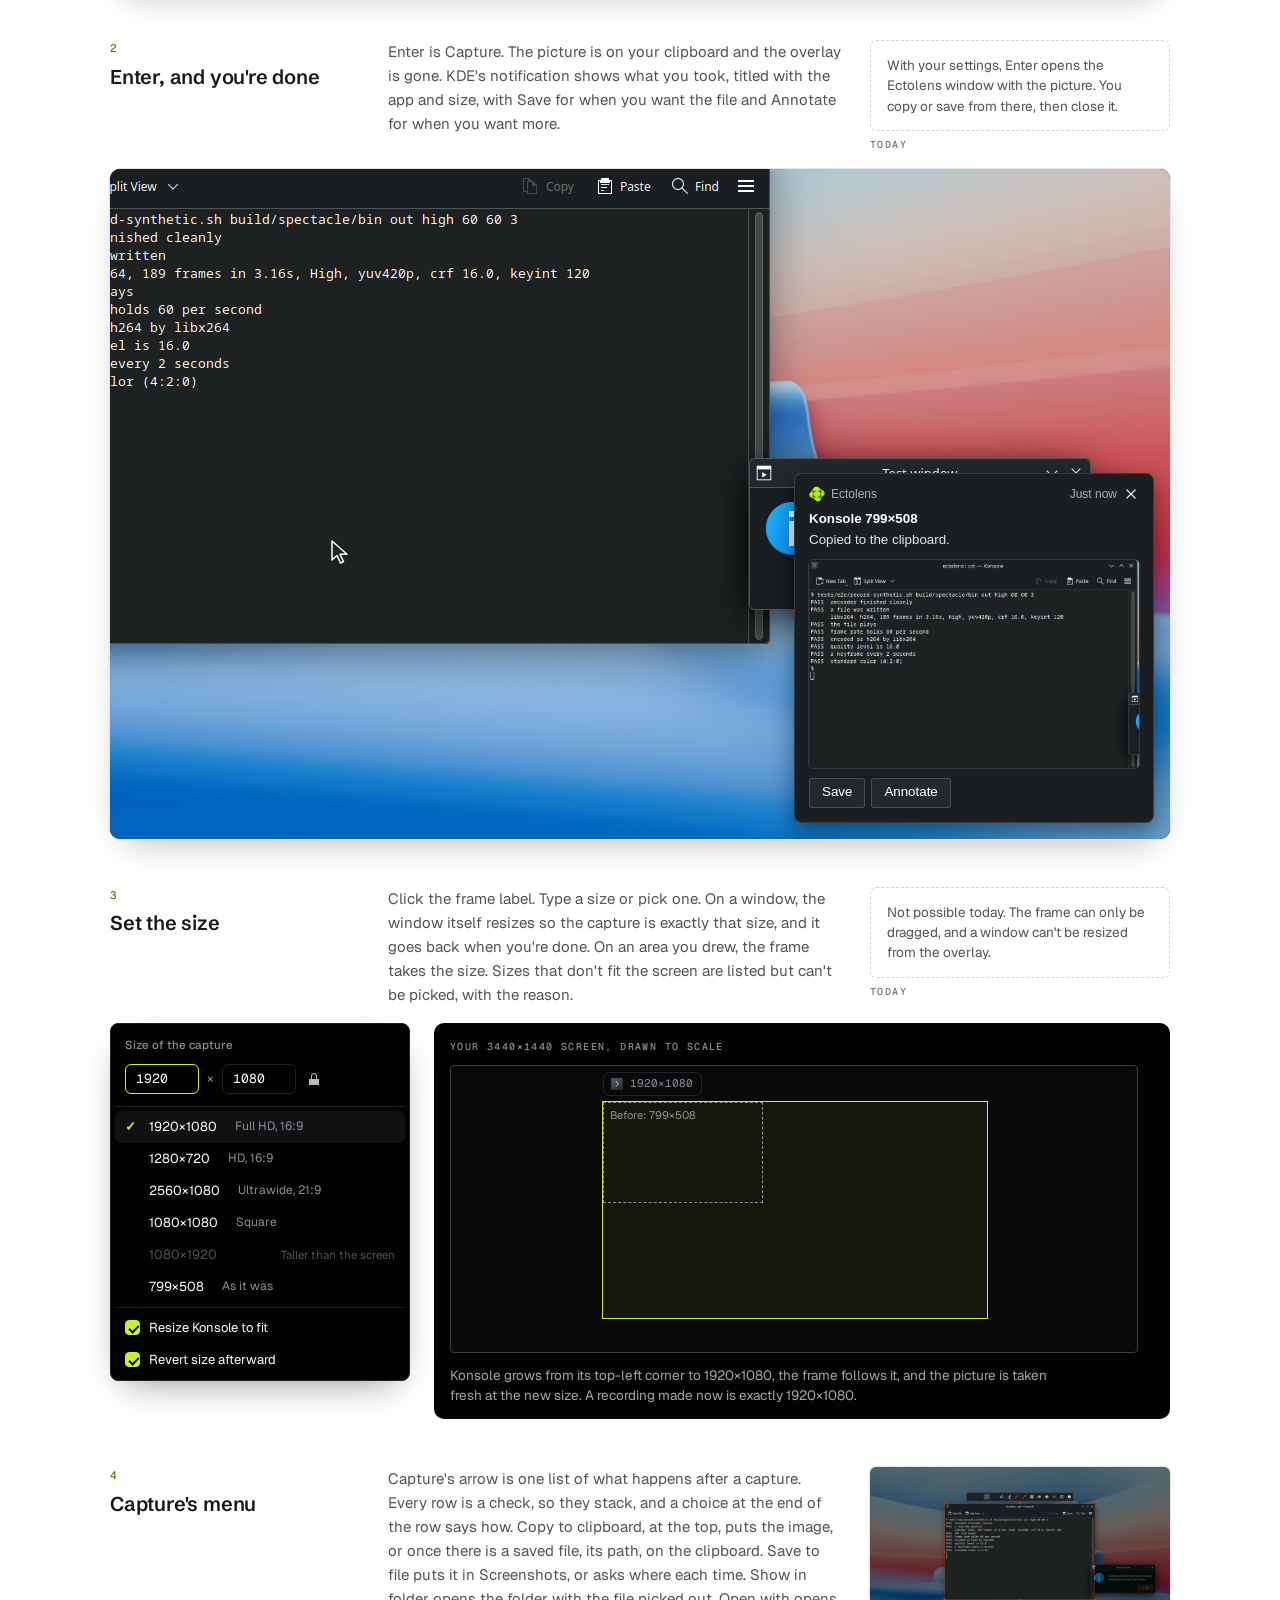
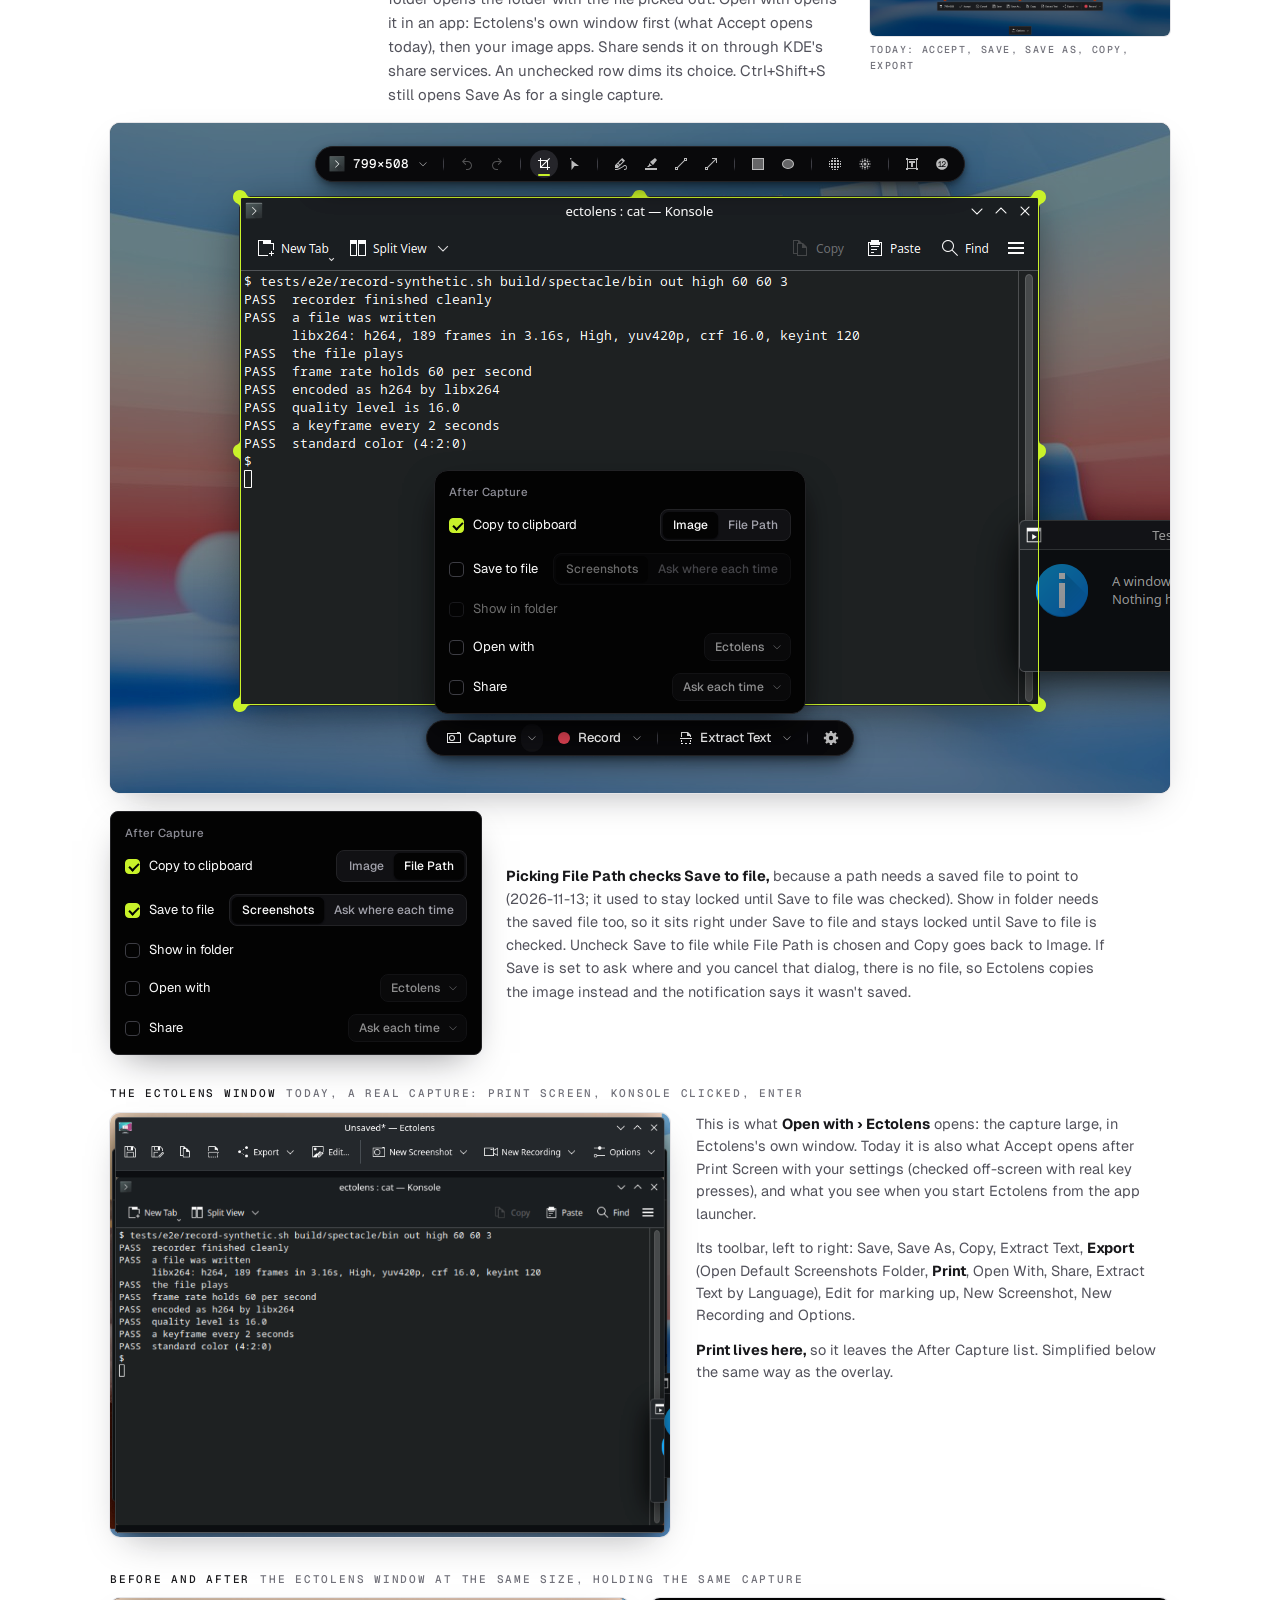
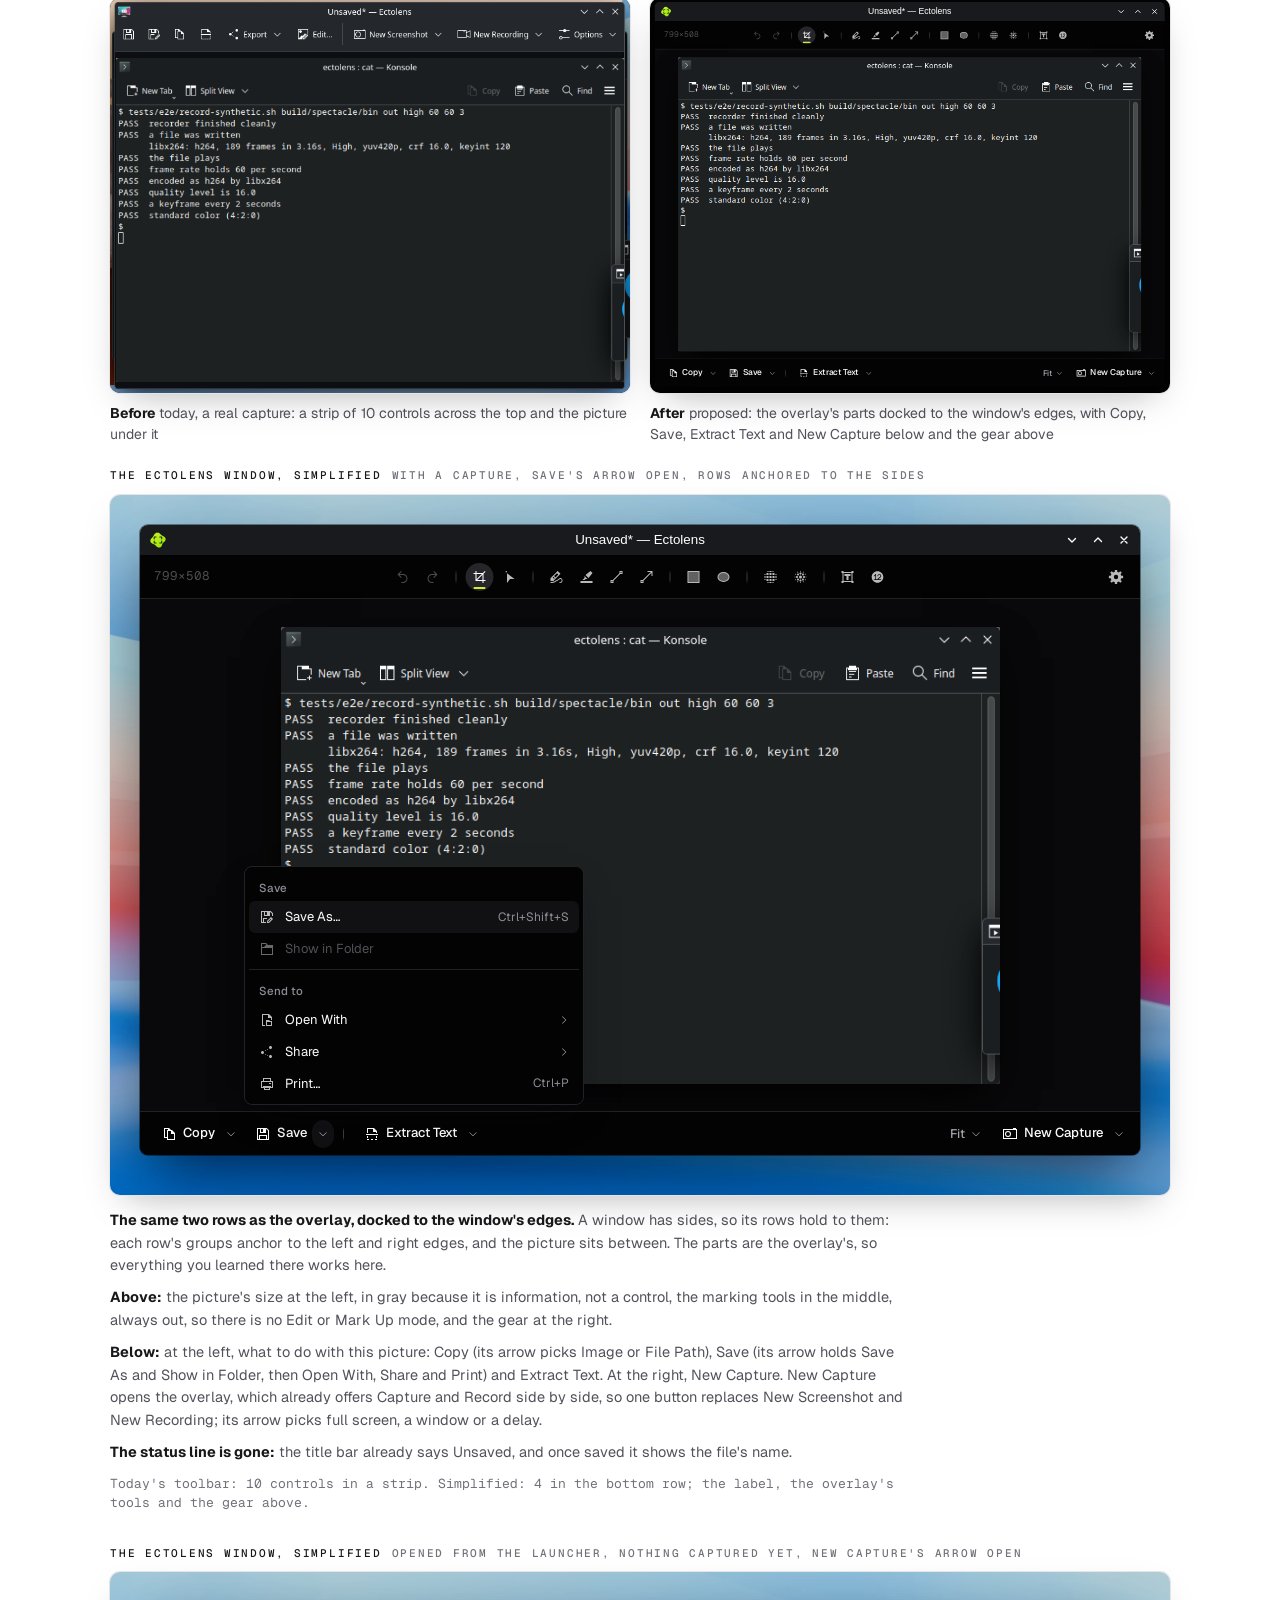
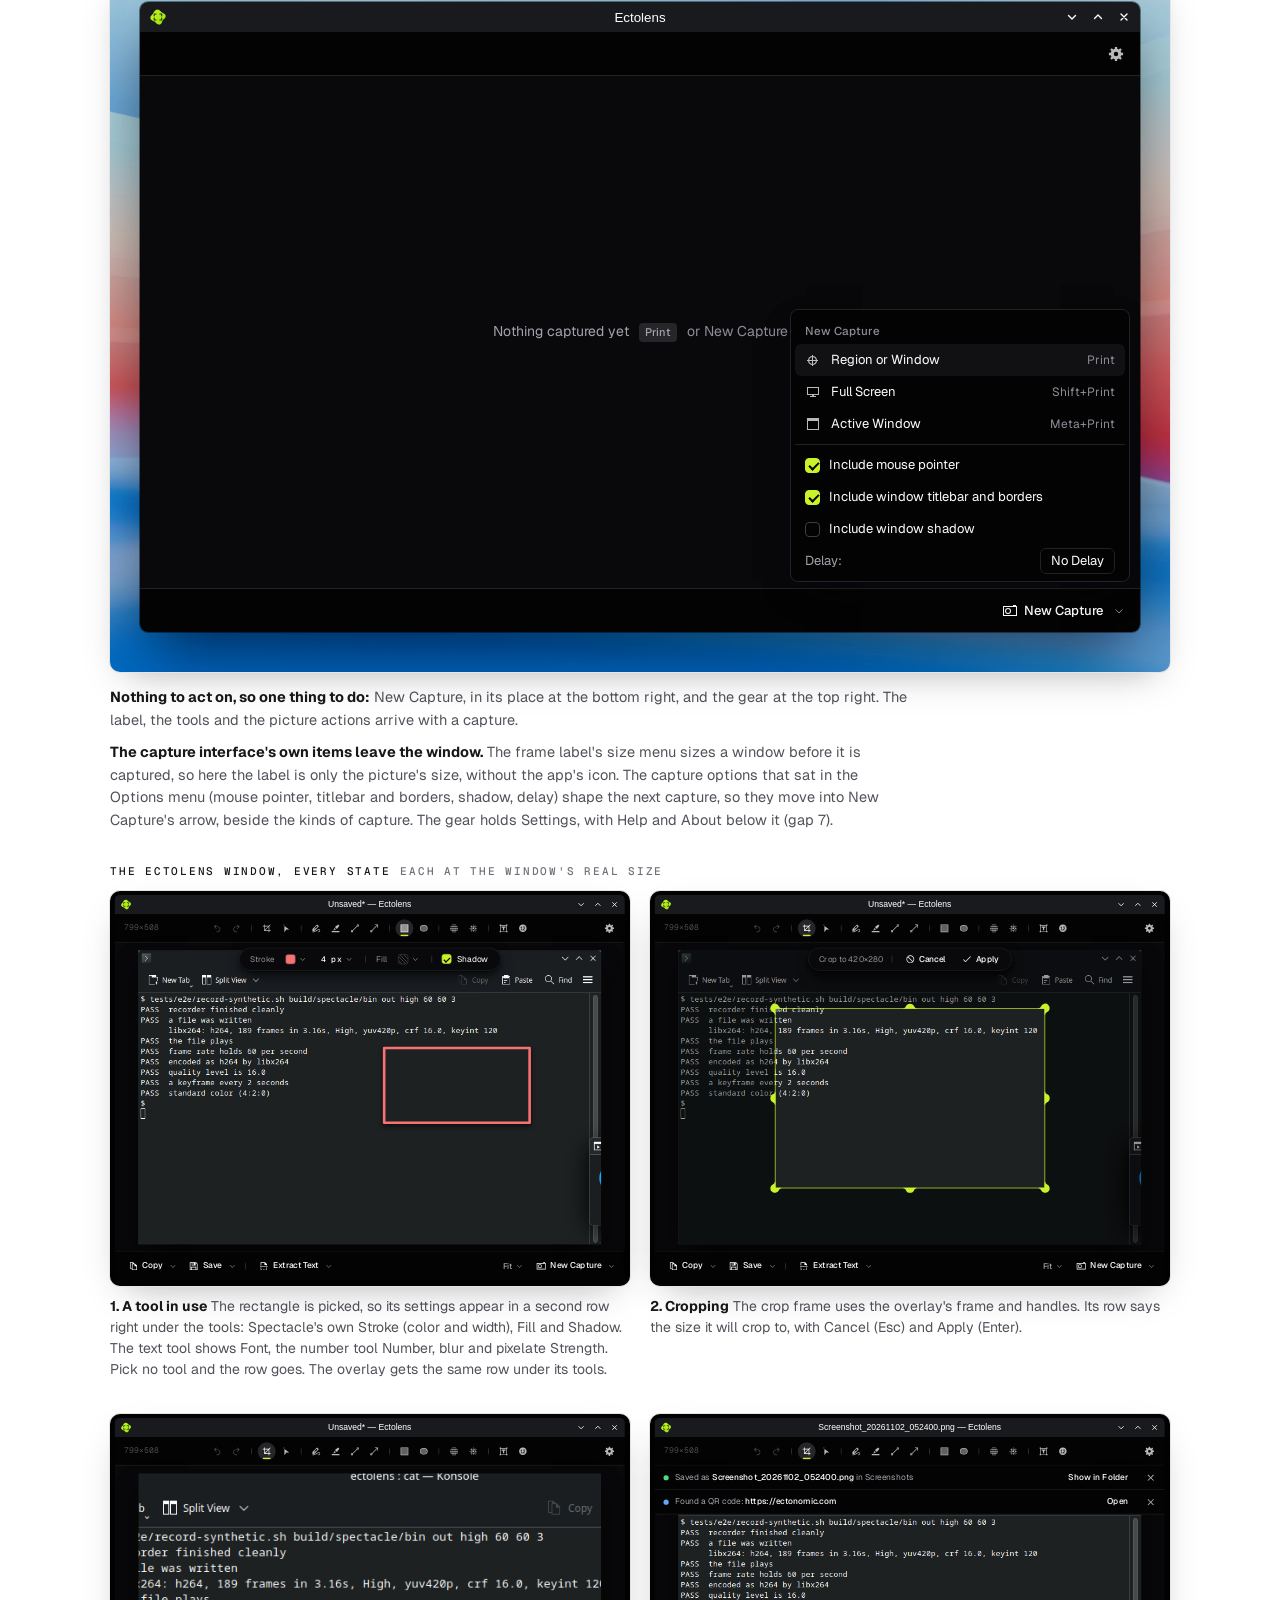
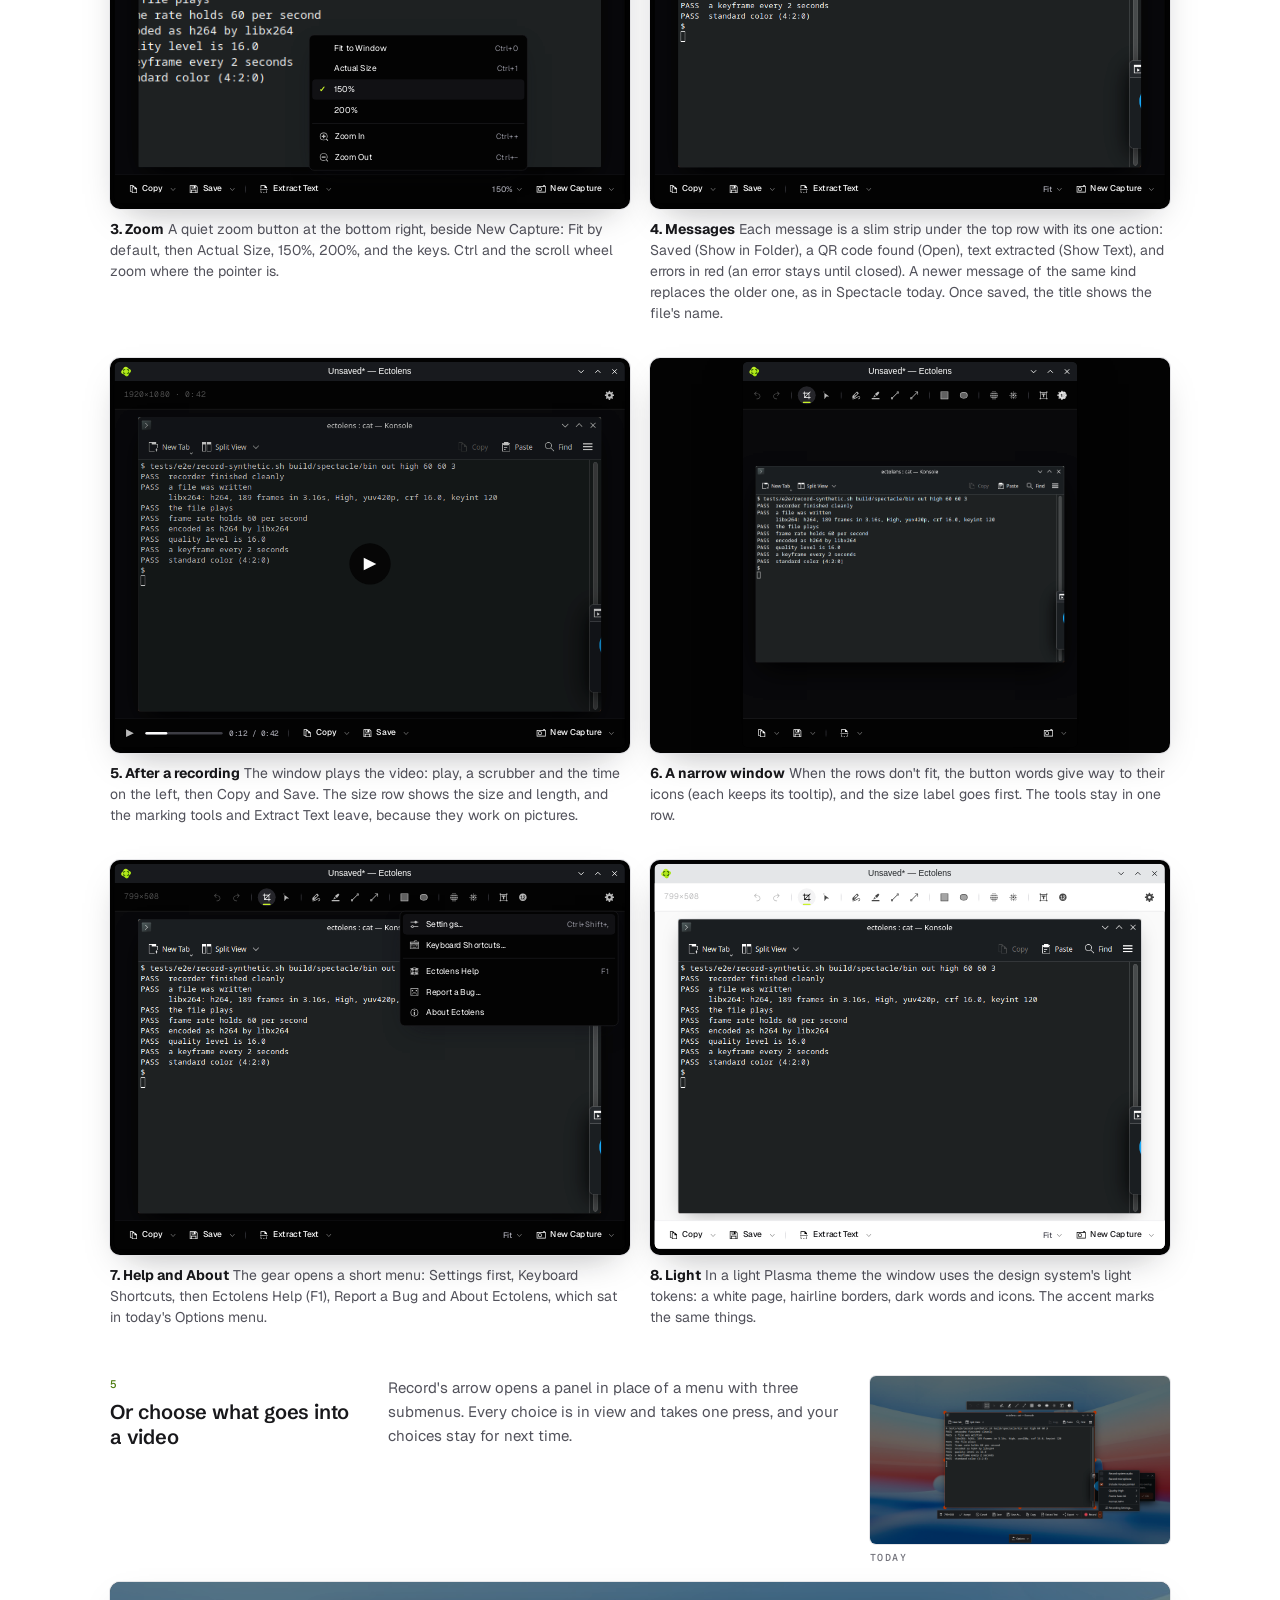
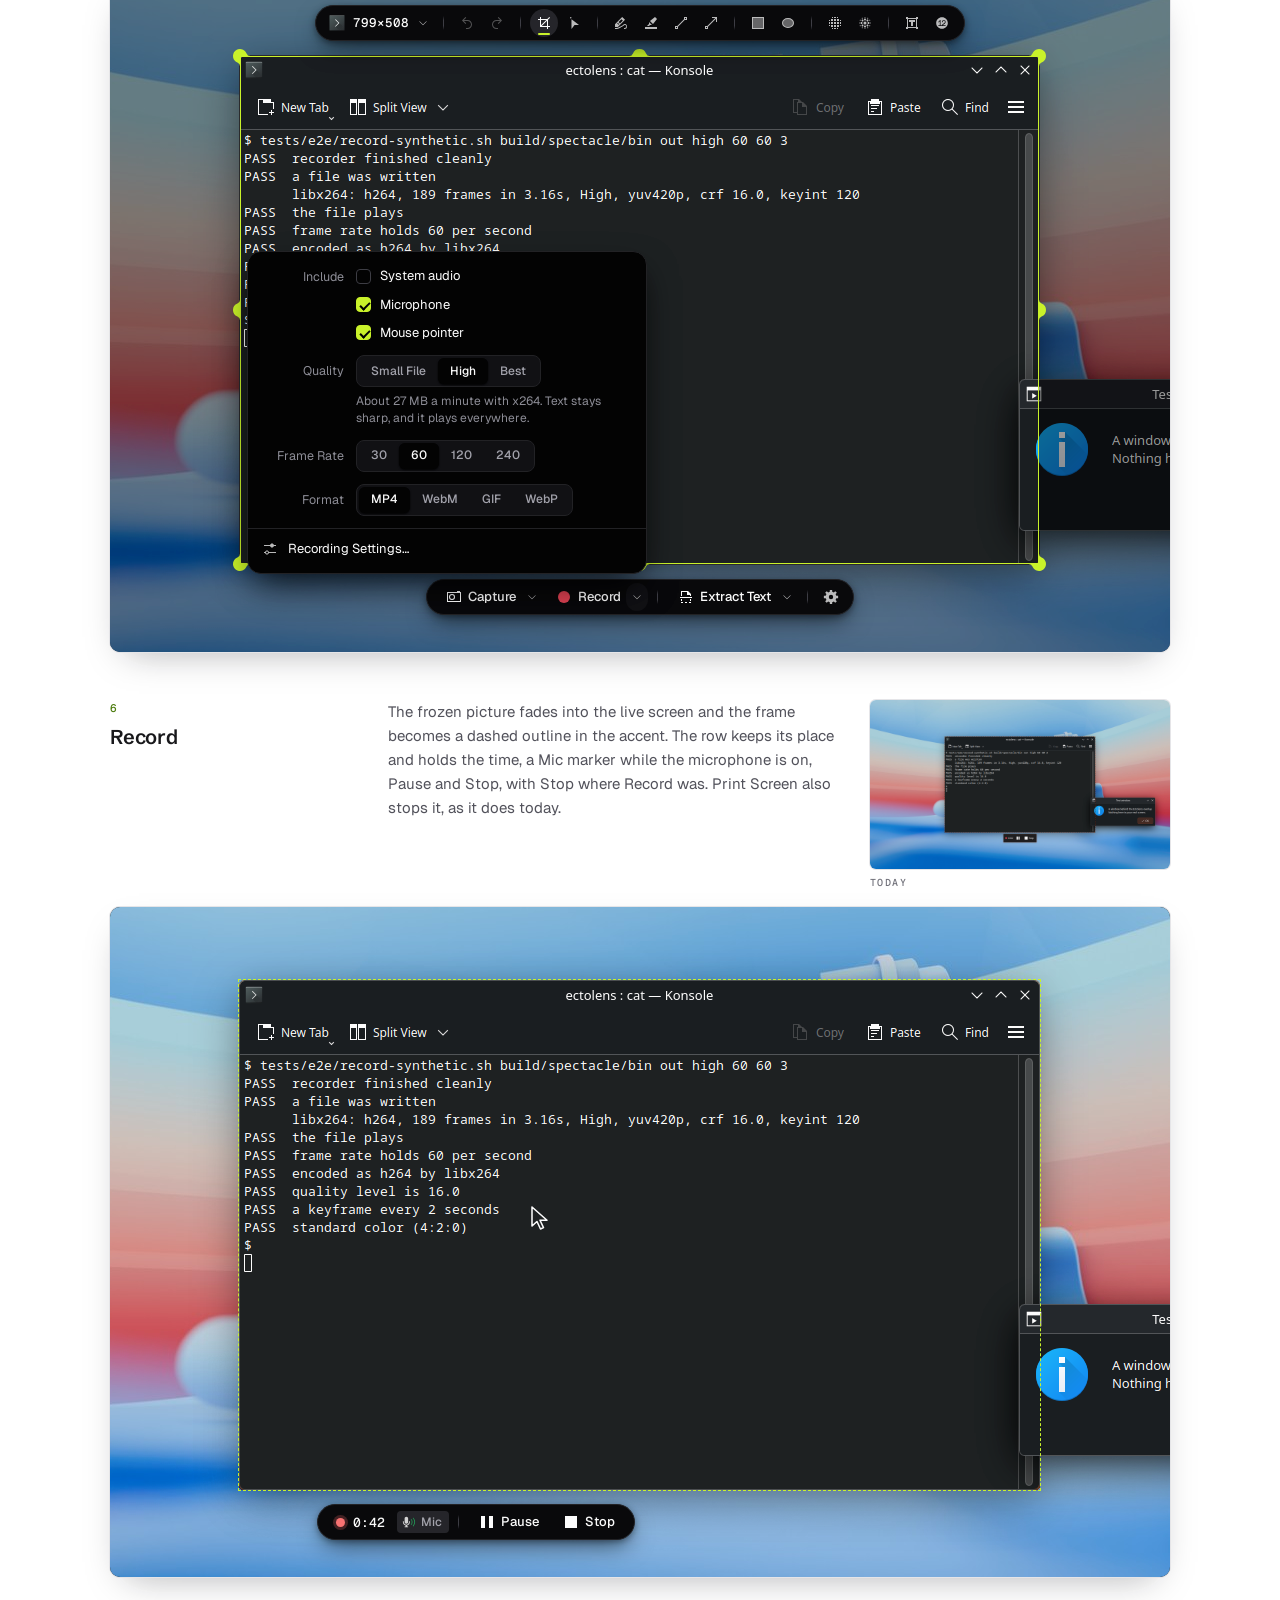
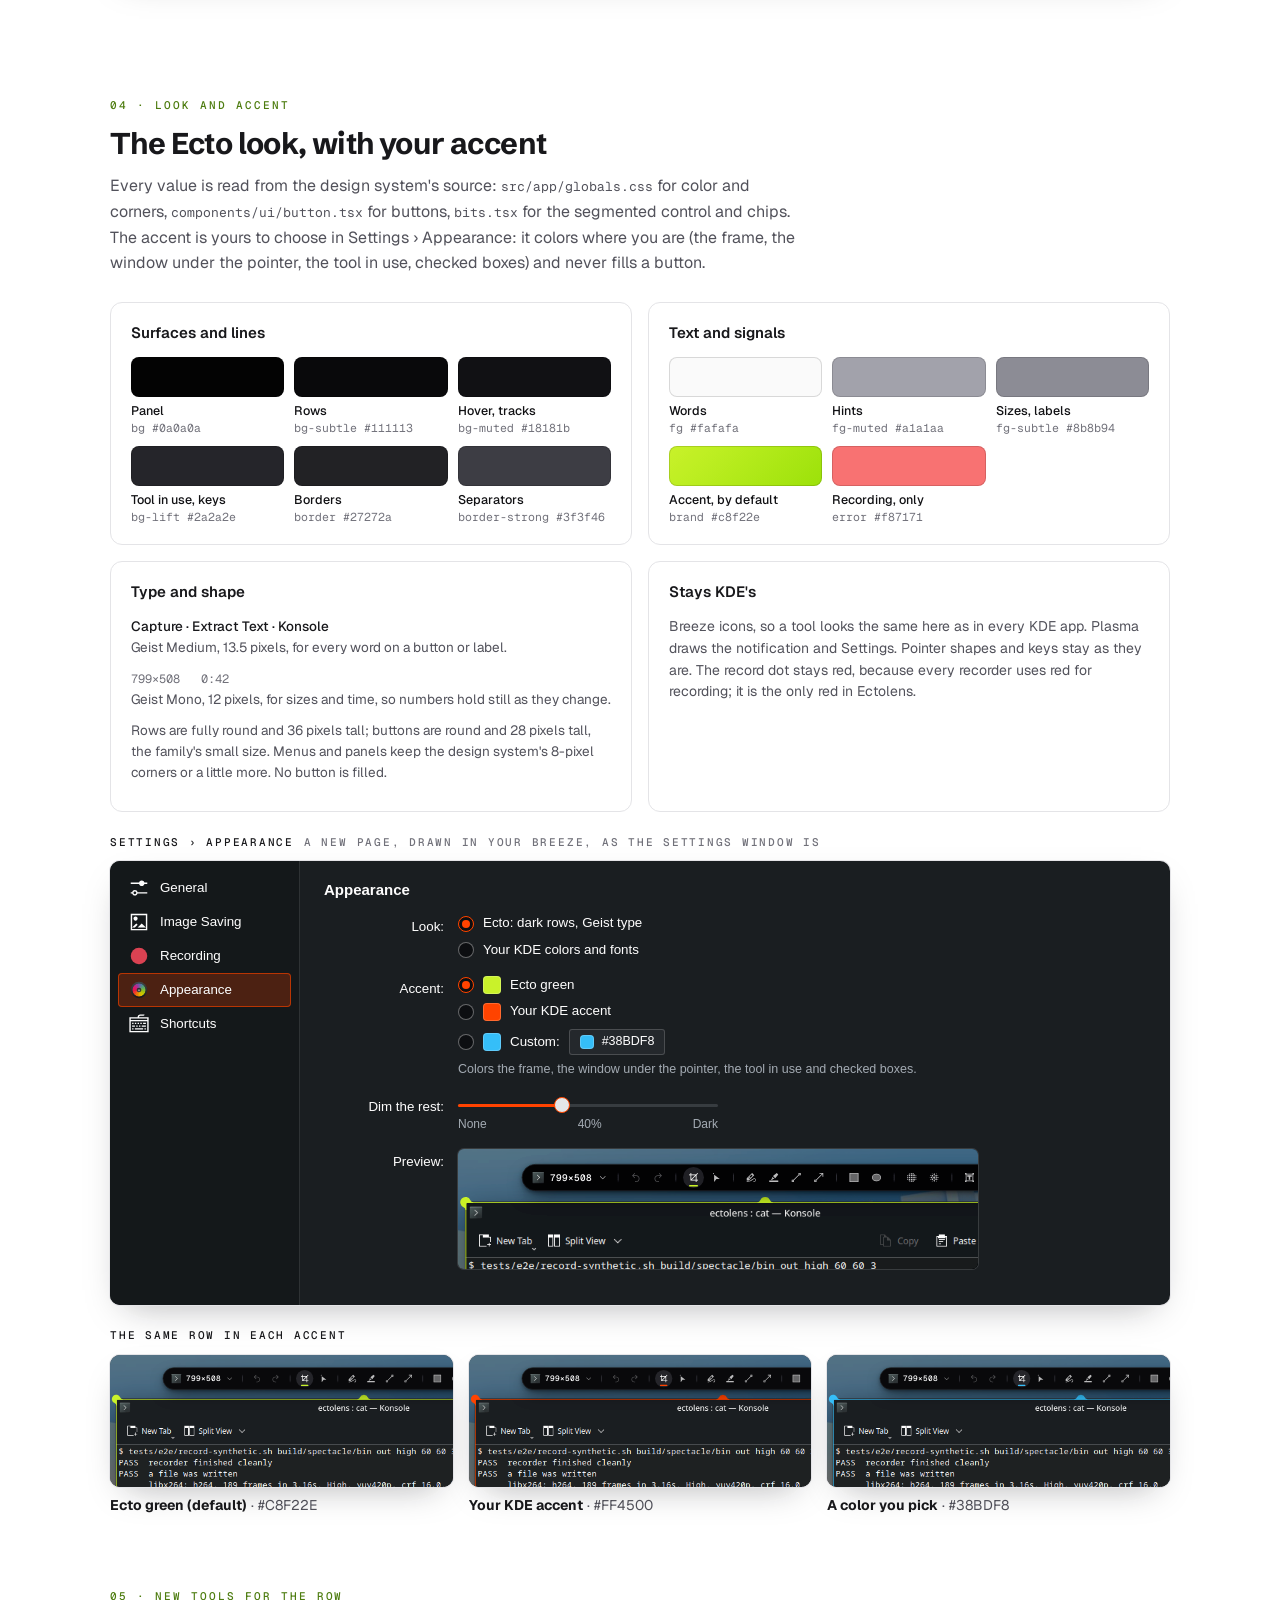
==== commit e136431d: "After Capture: picking File Path checks Save to file File Path used to stay grayed out until Save to" ====
--- a/design/mock/ui-v2.html
+++ b/design/mock/ui-v2.html
@@ -427,7 +427,7 @@
     <div class="app"><div class="detail artifact win"><div class="screen" data-scene="capmenu" data-crop="270,122"></div></div></div>
     <div class="afterrow">
       <div class="app"><div class="menu-art win" data-after="path"></div></div>
-      <p><b>File Path is locked until Save to file is checked,</b> because a path needs a saved file to point to. Show in folder needs the saved file too, so it sits right under Save to file and stays locked until Save to file is checked. Uncheck Save to file while File Path is chosen and Copy goes back to Image. If Save is set to ask where and you cancel that dialog, there is no file, so Ectolens copies the image instead and the notification says it wasn't saved.</p>
+      <p><b>Picking File Path checks Save to file,</b> because a path needs a saved file to point to (2026-11-13; it used to stay locked until Save to file was checked). Show in folder needs the saved file too, so it sits right under Save to file and stays locked until Save to file is checked. Uncheck Save to file while File Path is chosen and Copy goes back to Image. If Save is set to ask where and you cancel that dialog, there is no file, so Ectolens copies the image instead and the notification says it wasn't saved.</p>
     </div>
     <div class="mainwin">
       <p class="label"><b>The Ectolens window</b> today, a real capture: Print Screen, Konsole clicked, Enter</p>
@@ -641,10 +641,10 @@
 const MH = t => `<div class="mh">${t}</div>`, MS = `<div class="ms"></div>`;
 const SUB = `<img class="sub" src="icons/arrow-down.svg" alt="">`;
 // After Capture: each feature is a check that stacks; how it works is the choice at the end of its row.
-// Order (2026-11-12): Copy to clipboard, Save to file, Show in folder, Open with, Share. File Path is locked until Save to file is checked.
+// Order (2026-11-12): Copy to clipboard, Save to file, Show in folder, Open with, Share. Picking File Path checks Save to file (2026-11-13).
 const SEG = (keys, names, on, dim = false, locked = []) => `<span class="seg${dim ? ' dim' : ''}">${keys.map(k => `<span class="${k === on ? 'on' : ''}${locked.includes(k) ? ' locked' : ''}">${names[k]}</span>`).join('')}</span>`;
 const AFTER = (copy, clip, save, where) => MH('After Capture')
-  + `<div class="mrow">${CHECK(copy, 'Copy to clipboard')}${SEG(['picture', 'path'], {picture: 'Image', path: 'File Path'}, clip, !copy, save ? [] : ['path'])}</div>`
+  + `<div class="mrow">${CHECK(copy, 'Copy to clipboard')}${SEG(['picture', 'path'], {picture: 'Image', path: 'File Path'}, clip, !copy)}</div>`
   + `<div class="mrow">${CHECK(save, 'Save to file')}${SEG(['shots', 'ask'], {shots: 'Screenshots', ask: 'Ask where each time'}, where, !save)}</div>`
   + `<div class="mrow${save ? '' : ' locked'}">${CHECK(false, 'Show in folder')}</div>`
   + `<div class="mrow">${CHECK(false, 'Open with')}${PICK('Ectolens', true)}</div>`
